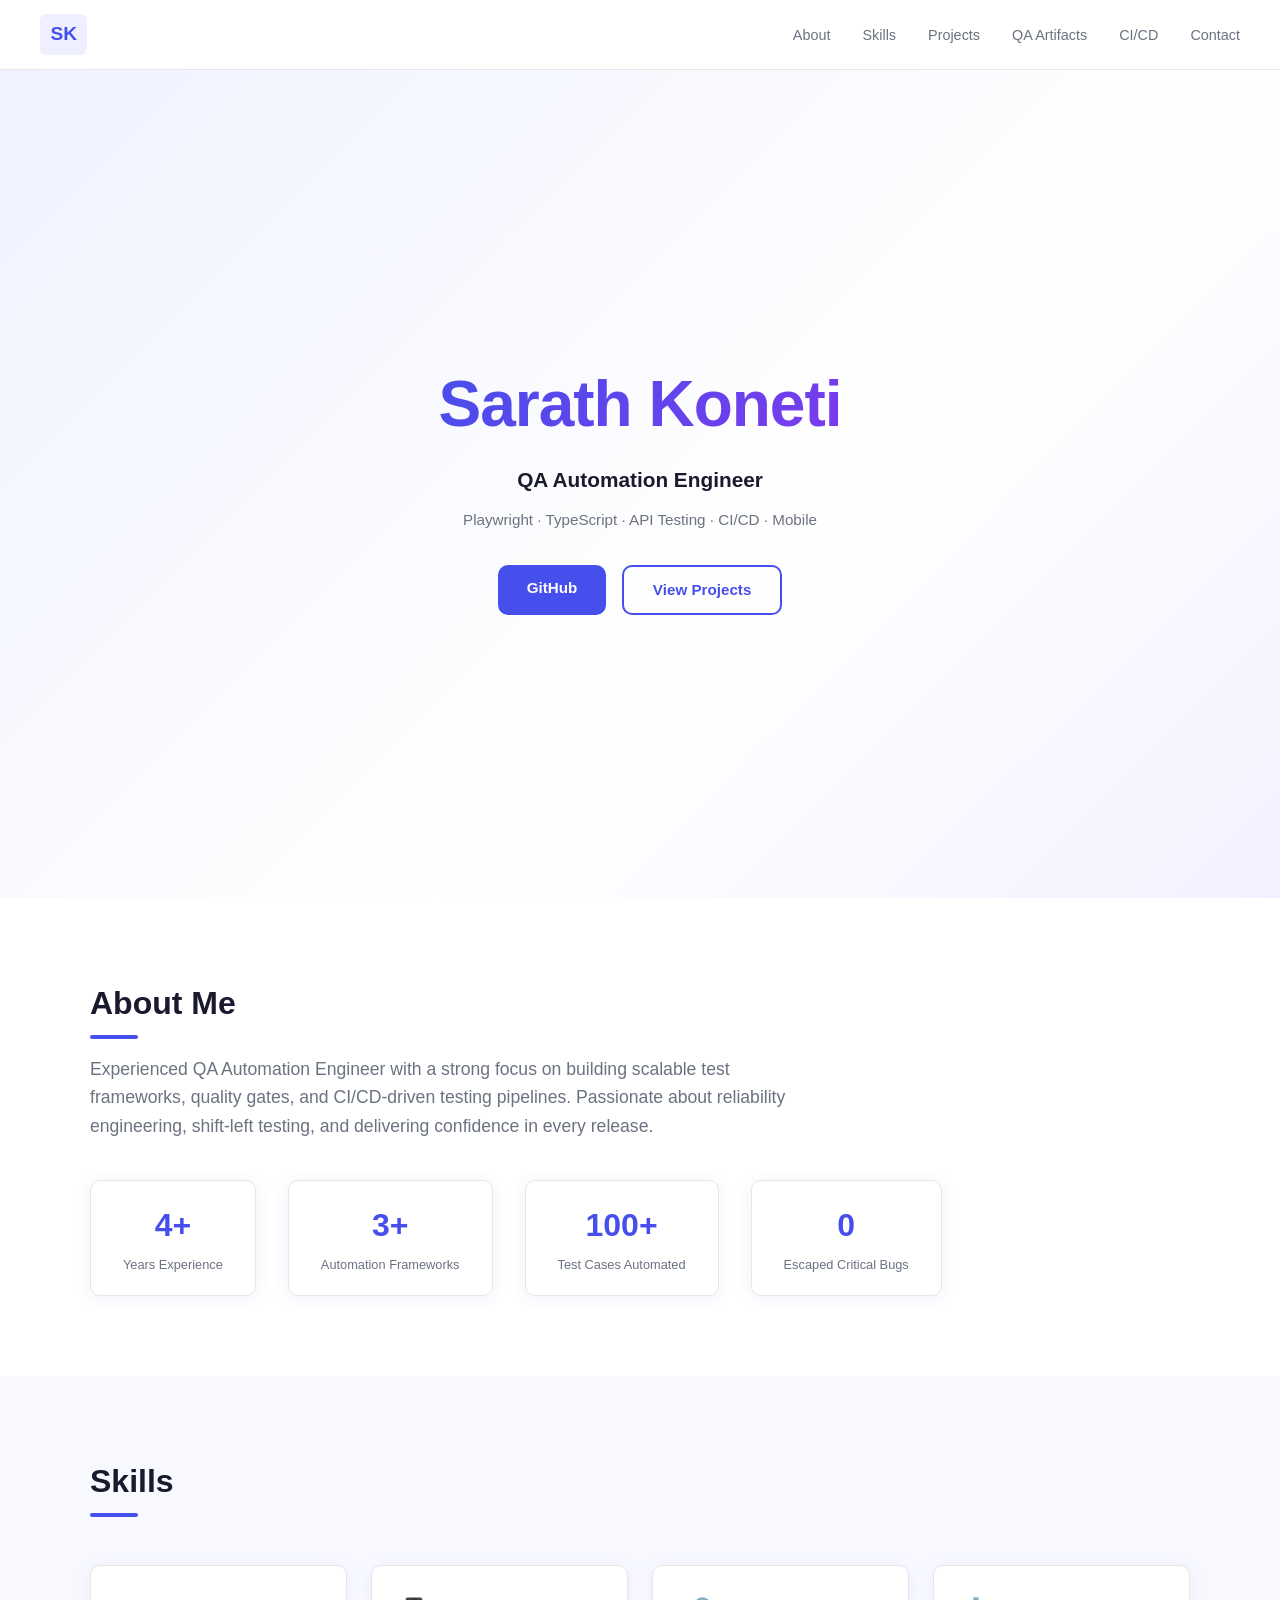
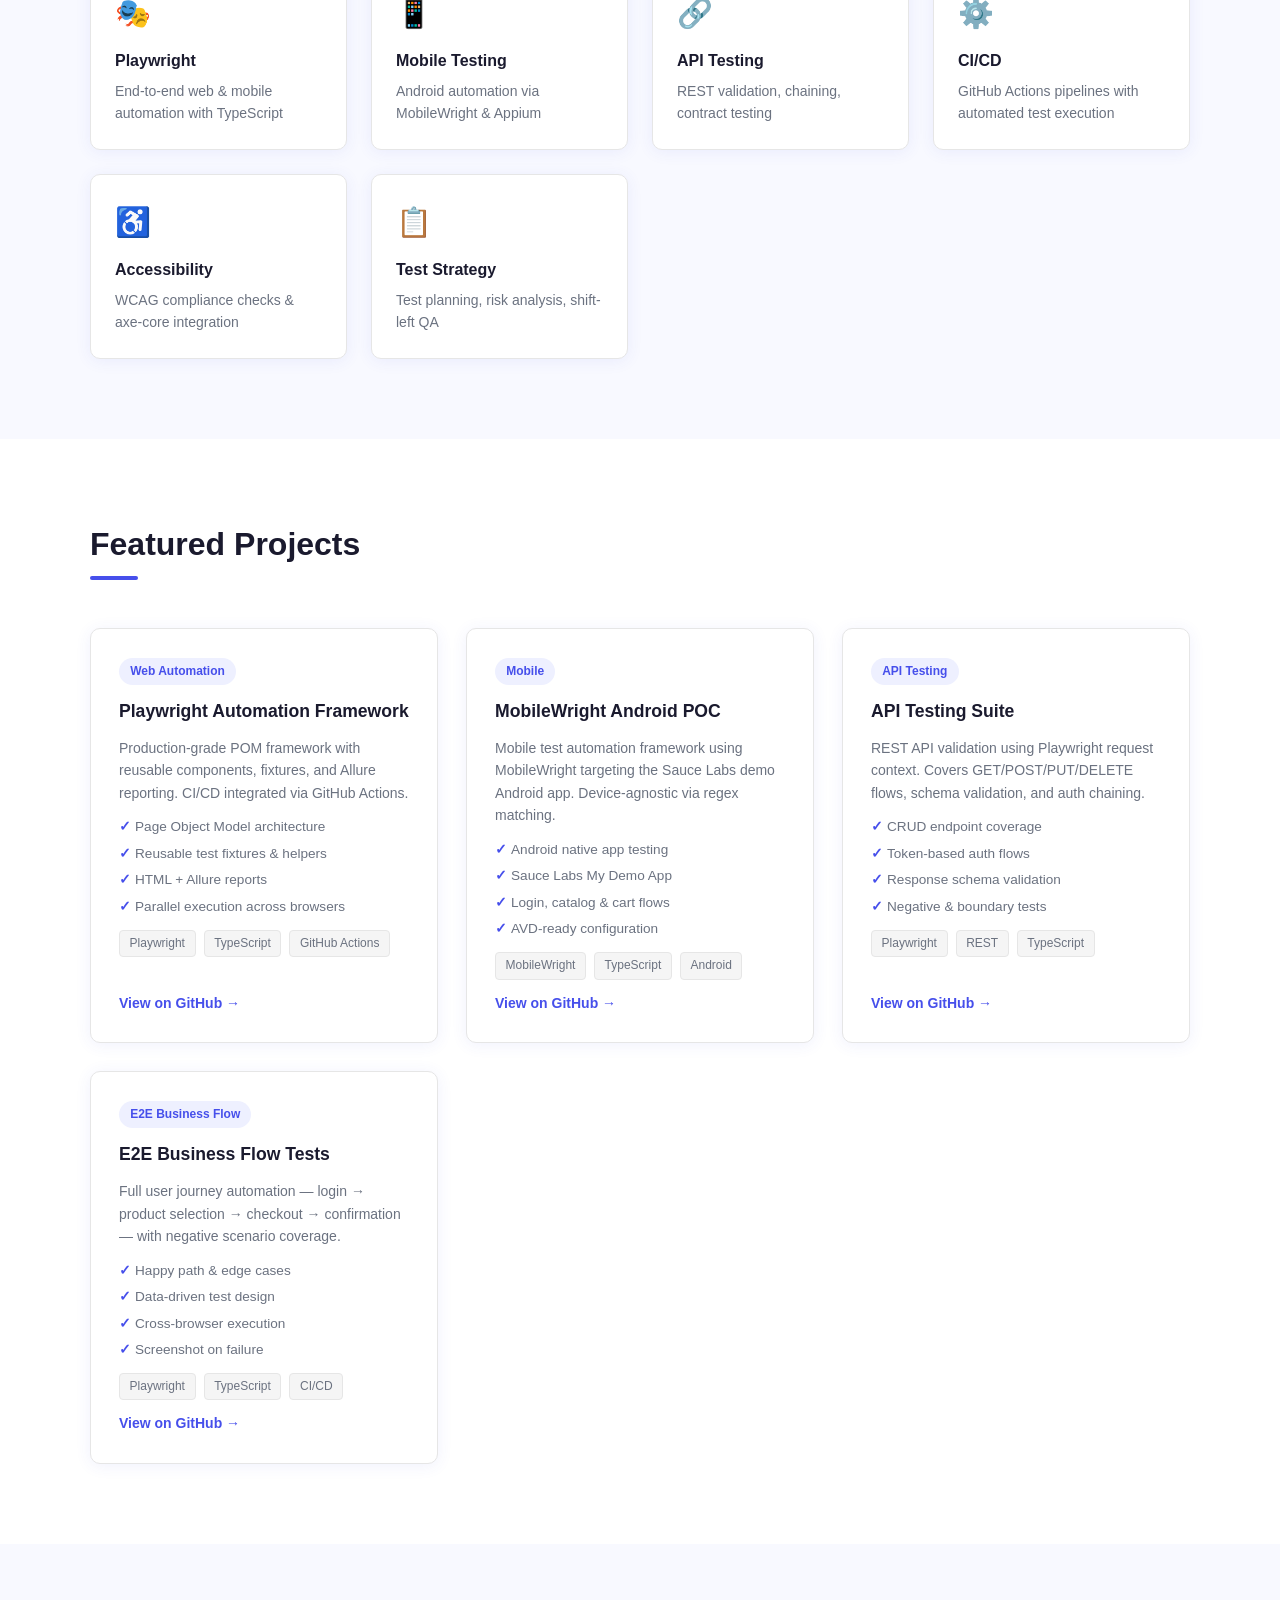
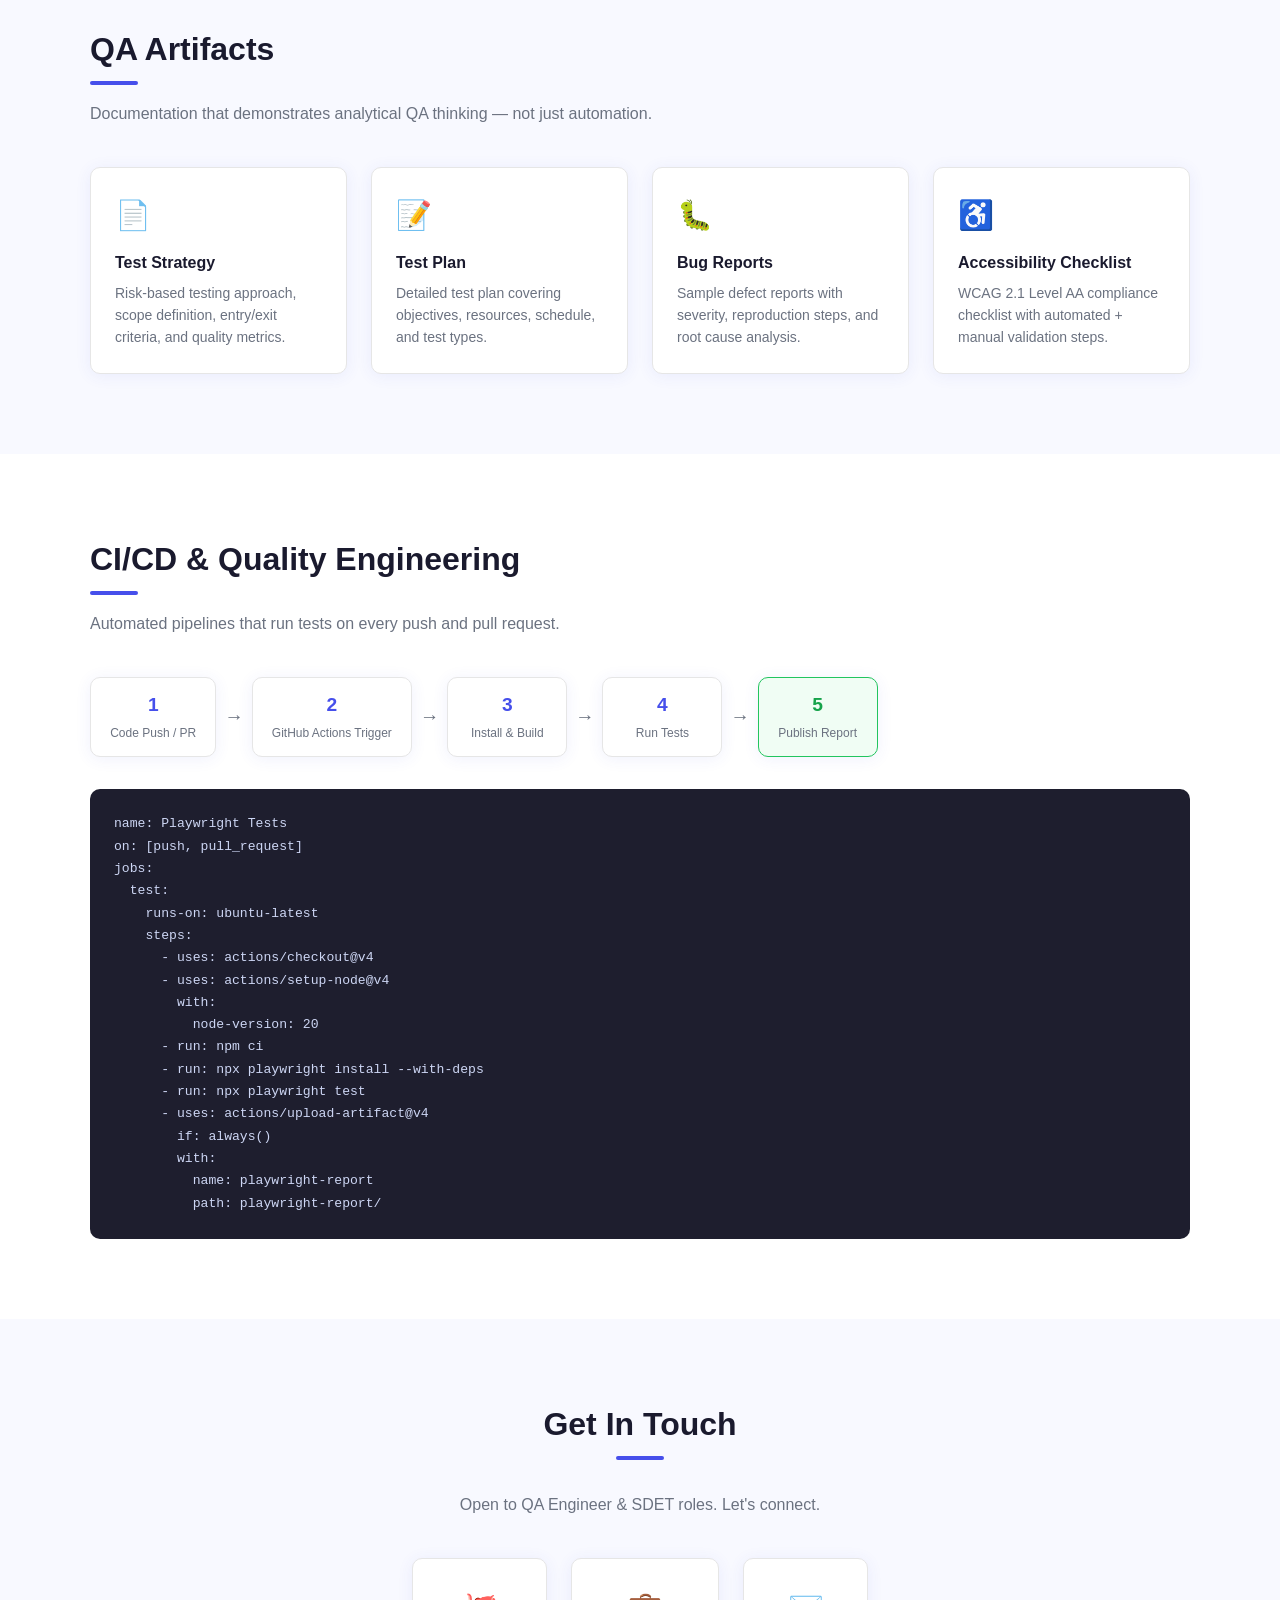
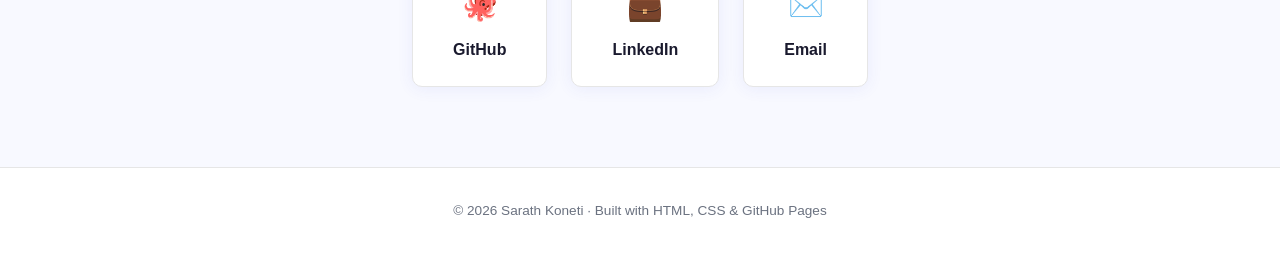
==== index.html @ 39c40db3 "feat: QA portfolio website" ====
<!DOCTYPE html>
<html lang="en">
<head>
  <meta charset="UTF-8" />
  <meta name="viewport" content="width=device-width, initial-scale=1.0" />
  <title>Sarath Koneti — QA Automation Engineer</title>
  <link rel="stylesheet" href="styles.css" />
</head>
<body>

  <!-- NAV -->
  <nav class="navbar">
    <span class="nav-logo">SK</span>
    <ul class="nav-links">
      <li><a href="#about">About</a></li>
      <li><a href="#skills">Skills</a></li>
      <li><a href="#projects">Projects</a></li>
      <li><a href="#artifacts">QA Artifacts</a></li>
      <li><a href="#cicd">CI/CD</a></li>
      <li><a href="#contact">Contact</a></li>
    </ul>
  </nav>

  <!-- HERO -->
  <section class="hero">
    <div class="hero-content">
      <h1>Sarath Koneti</h1>
      <p class="hero-subtitle">QA Automation Engineer</p>
      <p class="hero-tags">Playwright · TypeScript · API Testing · CI/CD · Mobile</p>
      <div class="hero-cta">
        <a href="https://github.com/sarathk06" target="_blank" class="btn btn-primary">GitHub</a>
        <a href="#projects" class="btn btn-outline">View Projects</a>
      </div>
    </div>
  </section>

  <!-- ABOUT -->
  <section id="about" class="section">
    <div class="container">
      <h2 class="section-title">About Me</h2>
      <p class="about-text">
        Experienced QA Automation Engineer with a strong focus on building scalable test frameworks,
        quality gates, and CI/CD-driven testing pipelines. Passionate about reliability engineering,
        shift-left testing, and delivering confidence in every release.
      </p>
      <div class="stats-row">
        <div class="stat"><span class="stat-num">4+</span><span class="stat-label">Years Experience</span></div>
        <div class="stat"><span class="stat-num">3+</span><span class="stat-label">Automation Frameworks</span></div>
        <div class="stat"><span class="stat-num">100+</span><span class="stat-label">Test Cases Automated</span></div>
        <div class="stat"><span class="stat-num">0</span><span class="stat-label">Escaped Critical Bugs</span></div>
      </div>
    </div>
  </section>

  <!-- SKILLS -->
  <section id="skills" class="section section-alt">
    <div class="container">
      <h2 class="section-title">Skills</h2>
      <div class="skills-grid">
        <div class="skill-card">
          <span class="skill-icon">🎭</span>
          <h3>Playwright</h3>
          <p>End-to-end web & mobile automation with TypeScript</p>
        </div>
        <div class="skill-card">
          <span class="skill-icon">📱</span>
          <h3>Mobile Testing</h3>
          <p>Android automation via MobileWright & Appium</p>
        </div>
        <div class="skill-card">
          <span class="skill-icon">🔗</span>
          <h3>API Testing</h3>
          <p>REST validation, chaining, contract testing</p>
        </div>
        <div class="skill-card">
          <span class="skill-icon">⚙️</span>
          <h3>CI/CD</h3>
          <p>GitHub Actions pipelines with automated test execution</p>
        </div>
        <div class="skill-card">
          <span class="skill-icon">♿</span>
          <h3>Accessibility</h3>
          <p>WCAG compliance checks & axe-core integration</p>
        </div>
        <div class="skill-card">
          <span class="skill-icon">📋</span>
          <h3>Test Strategy</h3>
          <p>Test planning, risk analysis, shift-left QA</p>
        </div>
      </div>
    </div>
  </section>

  <!-- PROJECTS -->
  <section id="projects" class="section">
    <div class="container">
      <h2 class="section-title">Featured Projects</h2>
      <div class="projects-grid">

        <div class="project-card">
          <div class="project-header">
            <span class="project-tag">Web Automation</span>
          </div>
          <h3>Playwright Automation Framework</h3>
          <p>Production-grade POM framework with reusable components, fixtures, and Allure reporting. CI/CD integrated via GitHub Actions.</p>
          <ul class="project-features">
            <li>Page Object Model architecture</li>
            <li>Reusable test fixtures & helpers</li>
            <li>HTML + Allure reports</li>
            <li>Parallel execution across browsers</li>
          </ul>
          <div class="project-tech">
            <span class="tech-badge">Playwright</span>
            <span class="tech-badge">TypeScript</span>
            <span class="tech-badge">GitHub Actions</span>
          </div>
          <a href="https://github.com/sarathk06" target="_blank" class="project-link">View on GitHub →</a>
        </div>

        <div class="project-card">
          <div class="project-header">
            <span class="project-tag">Mobile</span>
          </div>
          <h3>MobileWright Android POC</h3>
          <p>Mobile test automation framework using MobileWright targeting the Sauce Labs demo Android app. Device-agnostic via regex matching.</p>
          <ul class="project-features">
            <li>Android native app testing</li>
            <li>Sauce Labs My Demo App</li>
            <li>Login, catalog & cart flows</li>
            <li>AVD-ready configuration</li>
          </ul>
          <div class="project-tech">
            <span class="tech-badge">MobileWright</span>
            <span class="tech-badge">TypeScript</span>
            <span class="tech-badge">Android</span>
          </div>
          <a href="https://github.com/sarathk06/MobileWright-Framework" target="_blank" class="project-link">View on GitHub →</a>
        </div>

        <div class="project-card">
          <div class="project-header">
            <span class="project-tag">API Testing</span>
          </div>
          <h3>API Testing Suite</h3>
          <p>REST API validation using Playwright request context. Covers GET/POST/PUT/DELETE flows, schema validation, and auth chaining.</p>
          <ul class="project-features">
            <li>CRUD endpoint coverage</li>
            <li>Token-based auth flows</li>
            <li>Response schema validation</li>
            <li>Negative & boundary tests</li>
          </ul>
          <div class="project-tech">
            <span class="tech-badge">Playwright</span>
            <span class="tech-badge">REST</span>
            <span class="tech-badge">TypeScript</span>
          </div>
          <a href="https://github.com/sarathk06" target="_blank" class="project-link">View on GitHub →</a>
        </div>

        <div class="project-card">
          <div class="project-header">
            <span class="project-tag">E2E Business Flow</span>
          </div>
          <h3>E2E Business Flow Tests</h3>
          <p>Full user journey automation — login → product selection → checkout → confirmation — with negative scenario coverage.</p>
          <ul class="project-features">
            <li>Happy path & edge cases</li>
            <li>Data-driven test design</li>
            <li>Cross-browser execution</li>
            <li>Screenshot on failure</li>
          </ul>
          <div class="project-tech">
            <span class="tech-badge">Playwright</span>
            <span class="tech-badge">TypeScript</span>
            <span class="tech-badge">CI/CD</span>
          </div>
          <a href="https://github.com/sarathk06" target="_blank" class="project-link">View on GitHub →</a>
        </div>

      </div>
    </div>
  </section>

  <!-- QA ARTIFACTS -->
  <section id="artifacts" class="section section-alt">
    <div class="container">
      <h2 class="section-title">QA Artifacts</h2>
      <p class="section-sub">Documentation that demonstrates analytical QA thinking — not just automation.</p>
      <div class="artifacts-grid">
        <div class="artifact-card">
          <span class="artifact-icon">📄</span>
          <h3>Test Strategy</h3>
          <p>Risk-based testing approach, scope definition, entry/exit criteria, and quality metrics.</p>
        </div>
        <div class="artifact-card">
          <span class="artifact-icon">📝</span>
          <h3>Test Plan</h3>
          <p>Detailed test plan covering objectives, resources, schedule, and test types.</p>
        </div>
        <div class="artifact-card">
          <span class="artifact-icon">🐛</span>
          <h3>Bug Reports</h3>
          <p>Sample defect reports with severity, reproduction steps, and root cause analysis.</p>
        </div>
        <div class="artifact-card">
          <span class="artifact-icon">♿</span>
          <h3>Accessibility Checklist</h3>
          <p>WCAG 2.1 Level AA compliance checklist with automated + manual validation steps.</p>
        </div>
      </div>
    </div>
  </section>

  <!-- CI/CD -->
  <section id="cicd" class="section">
    <div class="container">
      <h2 class="section-title">CI/CD & Quality Engineering</h2>
      <p class="section-sub">Automated pipelines that run tests on every push and pull request.</p>
      <div class="cicd-block">
        <div class="pipeline-steps">
          <div class="pipeline-step">
            <span class="step-num">1</span>
            <span class="step-label">Code Push / PR</span>
          </div>
          <div class="pipeline-arrow">→</div>
          <div class="pipeline-step">
            <span class="step-num">2</span>
            <span class="step-label">GitHub Actions Trigger</span>
          </div>
          <div class="pipeline-arrow">→</div>
          <div class="pipeline-step">
            <span class="step-num">3</span>
            <span class="step-label">Install & Build</span>
          </div>
          <div class="pipeline-arrow">→</div>
          <div class="pipeline-step">
            <span class="step-num">4</span>
            <span class="step-label">Run Tests</span>
          </div>
          <div class="pipeline-arrow">→</div>
          <div class="pipeline-step success">
            <span class="step-num">5</span>
            <span class="step-label">Publish Report</span>
          </div>
        </div>
        <pre class="code-block"><code>name: Playwright Tests
on: [push, pull_request]
jobs:
  test:
    runs-on: ubuntu-latest
    steps:
      - uses: actions/checkout@v4
      - uses: actions/setup-node@v4
        with:
          node-version: 20
      - run: npm ci
      - run: npx playwright install --with-deps
      - run: npx playwright test
      - uses: actions/upload-artifact@v4
        if: always()
        with:
          name: playwright-report
          path: playwright-report/</code></pre>
      </div>
    </div>
  </section>

  <!-- CONTACT -->
  <section id="contact" class="section section-alt">
    <div class="container contact-container">
      <h2 class="section-title">Get In Touch</h2>
      <p class="section-sub">Open to QA Engineer & SDET roles. Let's connect.</p>
      <div class="contact-links">
        <a href="https://github.com/sarathk06" target="_blank" class="contact-card">
          <span class="contact-icon">🐙</span>
          <span>GitHub</span>
        </a>
        <a href="https://linkedin.com/in/sarathkoneti" target="_blank" class="contact-card">
          <span class="contact-icon">💼</span>
          <span>LinkedIn</span>
        </a>
        <a href="mailto:sarath@example.com" class="contact-card">
          <span class="contact-icon">✉️</span>
          <span>Email</span>
        </a>
      </div>
    </div>
  </section>

  <footer class="footer">
    <p>© 2026 Sarath Koneti · Built with HTML, CSS & GitHub Pages</p>
  </footer>

  <script src="script.js"></script>
</body>
</html>
---- styles.css ----
/* ─── Reset & Base ─────────────────────────────────────── */
*, *::before, *::after { box-sizing: border-box; margin: 0; padding: 0; }

:root {
  --primary:    #464feb;
  --primary-dark: #2f3bd4;
  --bg:         #ffffff;
  --bg-alt:     #f8f9ff;
  --text:       #1a1a2e;
  --text-muted: #6b7280;
  --border:     #e6e6e6;
  --radius:     10px;
  --shadow:     0 2px 16px rgba(70,79,235,0.08);
}

html { scroll-behavior: smooth; }

body {
  font-family: -apple-system, BlinkMacSystemFont, 'Segoe UI', Roboto, sans-serif;
  color: var(--text);
  background: var(--bg);
  line-height: 1.6;
}

a { text-decoration: none; color: var(--primary); }
a:hover { color: var(--primary-dark); }

/* ─── Navbar ────────────────────────────────────────────── */
.navbar {
  position: sticky;
  top: 0;
  z-index: 100;
  display: flex;
  align-items: center;
  justify-content: space-between;
  padding: 0.9rem 2.5rem;
  background: rgba(255,255,255,0.95);
  backdrop-filter: blur(8px);
  border-bottom: 1px solid var(--border);
}

.nav-logo {
  font-weight: 800;
  font-size: 1.2rem;
  color: var(--primary);
  background: #eef0ff;
  padding: 0.3rem 0.65rem;
  border-radius: 6px;
}

.nav-links {
  display: flex;
  gap: 2rem;
  list-style: none;
}

.nav-links a {
  font-size: 0.9rem;
  font-weight: 500;
  color: var(--text-muted);
  transition: color 0.2s;
}

.nav-links a:hover { color: var(--primary); }

/* ─── Hero ──────────────────────────────────────────────── */
.hero {
  min-height: 92vh;
  display: flex;
  align-items: center;
  justify-content: center;
  text-align: center;
  background: linear-gradient(135deg, #f0f2ff 0%, #ffffff 60%, #f5f0ff 100%);
  padding: 4rem 1.5rem;
}

.hero-content { max-width: 700px; }

.hero h1 {
  font-size: clamp(2.5rem, 6vw, 4rem);
  font-weight: 800;
  letter-spacing: -1px;
  background: linear-gradient(135deg, var(--primary) 0%, #7c3aed 100%);
  -webkit-background-clip: text;
  -webkit-text-fill-color: transparent;
  background-clip: text;
  margin-bottom: 0.5rem;
}

.hero-subtitle {
  font-size: 1.3rem;
  font-weight: 600;
  color: var(--text);
  margin-bottom: 0.75rem;
}

.hero-tags {
  font-size: 0.95rem;
  color: var(--text-muted);
  margin-bottom: 2rem;
}

.hero-cta { display: flex; gap: 1rem; justify-content: center; flex-wrap: wrap; }

.btn {
  display: inline-block;
  padding: 0.7rem 1.8rem;
  border-radius: var(--radius);
  font-weight: 600;
  font-size: 0.95rem;
  transition: transform 0.15s, box-shadow 0.15s;
}

.btn:hover { transform: translateY(-2px); box-shadow: 0 6px 20px rgba(70,79,235,0.25); }

.btn-primary {
  background: var(--primary);
  color: #fff;
}

.btn-primary:hover { background: var(--primary-dark); color: #fff; }

.btn-outline {
  border: 2px solid var(--primary);
  color: var(--primary);
}

.btn-outline:hover { background: var(--primary); color: #fff; }

/* ─── Sections ──────────────────────────────────────────── */
.section { padding: 5rem 1.5rem; }
.section-alt { background: var(--bg-alt); }

.container { max-width: 1100px; margin: 0 auto; }

.section-title {
  font-size: 2rem;
  font-weight: 800;
  margin-bottom: 1rem;
  position: relative;
  display: inline-block;
}

.section-title::after {
  content: '';
  display: block;
  width: 48px;
  height: 4px;
  background: var(--primary);
  border-radius: 2px;
  margin-top: 6px;
}

.section-sub {
  color: var(--text-muted);
  margin-bottom: 2.5rem;
  max-width: 600px;
}

/* ─── About ─────────────────────────────────────────────── */
.about-text {
  font-size: 1.1rem;
  color: var(--text-muted);
  max-width: 720px;
  margin-bottom: 2.5rem;
}

.stats-row { display: flex; gap: 2rem; flex-wrap: wrap; }

.stat {
  display: flex;
  flex-direction: column;
  align-items: center;
  background: #fff;
  border: 1px solid var(--border);
  border-radius: var(--radius);
  padding: 1.2rem 2rem;
  min-width: 140px;
  box-shadow: var(--shadow);
}

.stat-num {
  font-size: 2rem;
  font-weight: 800;
  color: var(--primary);
}

.stat-label {
  font-size: 0.8rem;
  color: var(--text-muted);
  text-align: center;
  margin-top: 0.25rem;
}

/* ─── Skills ────────────────────────────────────────────── */
.skills-grid {
  display: grid;
  grid-template-columns: repeat(auto-fill, minmax(220px, 1fr));
  gap: 1.5rem;
  margin-top: 2rem;
}

.skill-card {
  background: #fff;
  border: 1px solid var(--border);
  border-radius: var(--radius);
  padding: 1.5rem;
  box-shadow: var(--shadow);
  transition: transform 0.2s, box-shadow 0.2s;
}

.skill-card:hover {
  transform: translateY(-4px);
  box-shadow: 0 8px 24px rgba(70,79,235,0.12);
}

.skill-icon { font-size: 1.8rem; display: block; margin-bottom: 0.75rem; }

.skill-card h3 {
  font-size: 1rem;
  font-weight: 700;
  margin-bottom: 0.4rem;
}

.skill-card p { font-size: 0.875rem; color: var(--text-muted); }

/* ─── Projects ──────────────────────────────────────────── */
.projects-grid {
  display: grid;
  grid-template-columns: repeat(auto-fill, minmax(300px, 1fr));
  gap: 1.75rem;
  margin-top: 2rem;
}

.project-card {
  background: #fff;
  border: 1px solid var(--border);
  border-radius: var(--radius);
  padding: 1.75rem;
  box-shadow: var(--shadow);
  display: flex;
  flex-direction: column;
  gap: 0.75rem;
  transition: transform 0.2s, box-shadow 0.2s;
}

.project-card:hover {
  transform: translateY(-4px);
  box-shadow: 0 8px 28px rgba(70,79,235,0.14);
}

.project-tag {
  display: inline-block;
  background: #eef0ff;
  color: var(--primary);
  font-size: 0.75rem;
  font-weight: 600;
  padding: 0.25rem 0.7rem;
  border-radius: 20px;
}

.project-card h3 { font-size: 1.1rem; font-weight: 700; }
.project-card p  { font-size: 0.875rem; color: var(--text-muted); }

.project-features {
  list-style: none;
  display: flex;
  flex-direction: column;
  gap: 0.3rem;
}

.project-features li {
  font-size: 0.85rem;
  color: var(--text-muted);
  padding-left: 1rem;
  position: relative;
}

.project-features li::before {
  content: '✓';
  position: absolute;
  left: 0;
  color: var(--primary);
  font-weight: 700;
}

.project-tech { display: flex; gap: 0.5rem; flex-wrap: wrap; }

.tech-badge {
  background: #f5f5f5;
  border: 1px solid var(--border);
  font-size: 0.75rem;
  padding: 0.2rem 0.6rem;
  border-radius: 4px;
  color: var(--text-muted);
}

.project-link {
  margin-top: auto;
  font-size: 0.875rem;
  font-weight: 600;
  color: var(--primary);
}

/* ─── Artifacts ─────────────────────────────────────────── */
.artifacts-grid {
  display: grid;
  grid-template-columns: repeat(auto-fill, minmax(220px, 1fr));
  gap: 1.5rem;
  margin-top: 2rem;
}

.artifact-card {
  background: #fff;
  border: 1px solid var(--border);
  border-radius: var(--radius);
  padding: 1.5rem;
  box-shadow: var(--shadow);
  transition: transform 0.2s;
}

.artifact-card:hover { transform: translateY(-3px); }

.artifact-icon { font-size: 1.8rem; display: block; margin-bottom: 0.75rem; }
.artifact-card h3 { font-size: 1rem; font-weight: 700; margin-bottom: 0.4rem; }
.artifact-card p  { font-size: 0.875rem; color: var(--text-muted); }

/* ─── CI/CD ─────────────────────────────────────────────── */
.cicd-block { margin-top: 2rem; display: flex; flex-direction: column; gap: 2rem; }

.pipeline-steps {
  display: flex;
  align-items: center;
  flex-wrap: wrap;
  gap: 0.5rem;
}

.pipeline-step {
  display: flex;
  flex-direction: column;
  align-items: center;
  background: #fff;
  border: 1px solid var(--border);
  border-radius: var(--radius);
  padding: 0.8rem 1.2rem;
  min-width: 120px;
  box-shadow: var(--shadow);
}

.pipeline-step.success { border-color: #22c55e; background: #f0fdf4; }
.pipeline-step.success .step-num { color: #16a34a; }

.step-num {
  font-size: 1.2rem;
  font-weight: 800;
  color: var(--primary);
}

.step-label {
  font-size: 0.75rem;
  color: var(--text-muted);
  text-align: center;
  margin-top: 0.2rem;
}

.pipeline-arrow { color: var(--text-muted); font-size: 1.2rem; font-weight: 700; }

.code-block {
  background: #1e1e2e;
  color: #cdd6f4;
  border-radius: var(--radius);
  padding: 1.5rem;
  font-size: 0.82rem;
  line-height: 1.7;
  overflow-x: auto;
  font-family: 'Cascadia Code', 'Fira Code', 'Consolas', monospace;
}

/* ─── Contact ───────────────────────────────────────────── */
.contact-container { text-align: center; }
.contact-container .section-title::after { margin: 6px auto 0; }
.contact-container .section-sub { margin: 1rem auto 2.5rem; }

.contact-links { display: flex; gap: 1.5rem; justify-content: center; flex-wrap: wrap; }

.contact-card {
  display: flex;
  flex-direction: column;
  align-items: center;
  gap: 0.5rem;
  background: #fff;
  border: 1px solid var(--border);
  border-radius: var(--radius);
  padding: 1.5rem 2.5rem;
  font-weight: 600;
  color: var(--text);
  box-shadow: var(--shadow);
  transition: transform 0.2s, box-shadow 0.2s;
}

.contact-card:hover {
  transform: translateY(-4px);
  box-shadow: 0 8px 24px rgba(70,79,235,0.15);
  color: var(--primary);
}

.contact-icon { font-size: 1.8rem; }

/* ─── Footer ────────────────────────────────────────────── */
.footer {
  text-align: center;
  padding: 2rem;
  font-size: 0.85rem;
  color: var(--text-muted);
  border-top: 1px solid var(--border);
}

/* ─── Responsive ────────────────────────────────────────── */
@media (max-width: 768px) {
  .navbar { padding: 0.9rem 1rem; }
  .nav-links { gap: 1rem; }
  .nav-links a { font-size: 0.8rem; }
  .stats-row { justify-content: center; }
  .pipeline-steps { justify-content: center; }
  .pipeline-arrow { display: none; }
}

/* ─── Scroll Reveal Animation ───────────────────────────── */
.reveal {
  opacity: 0;
  transform: translateY(24px);
  transition: opacity 0.55s ease, transform 0.55s ease;
}

.reveal.visible {
  opacity: 1;
  transform: none;
}
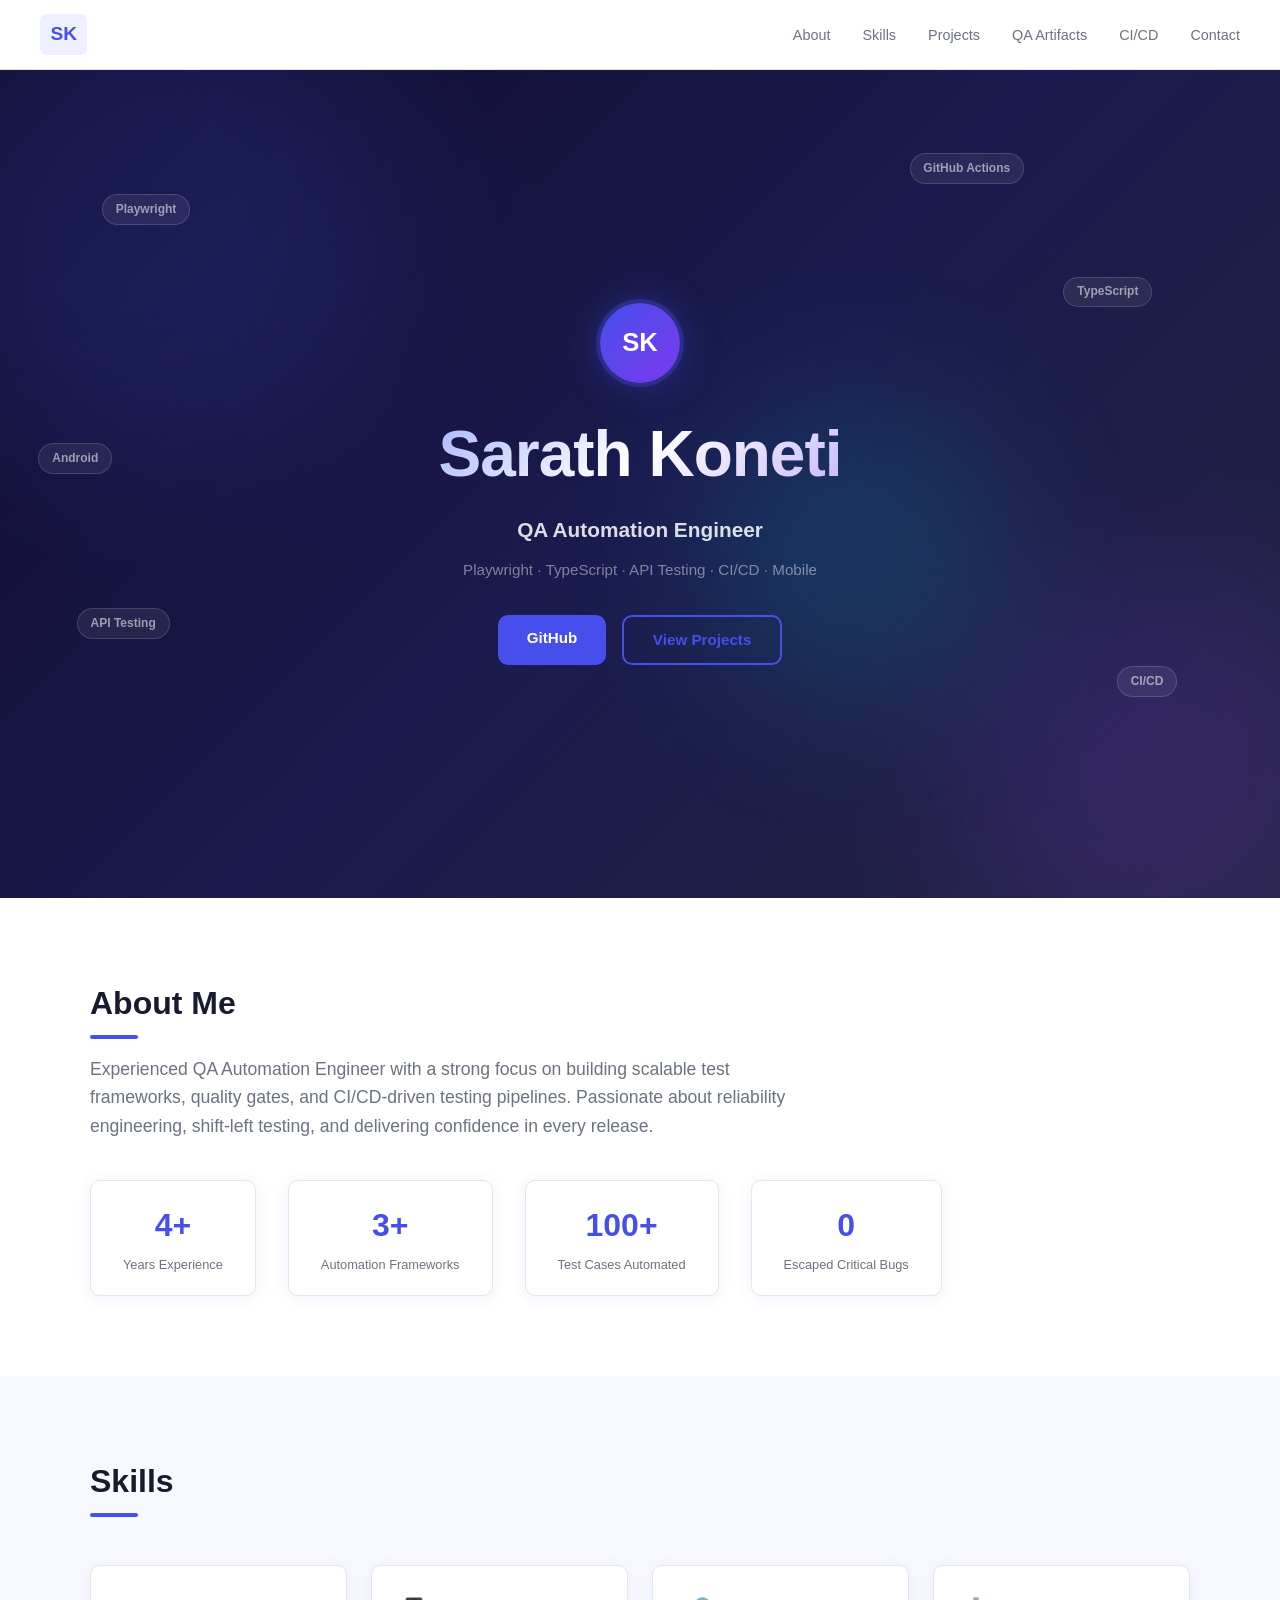
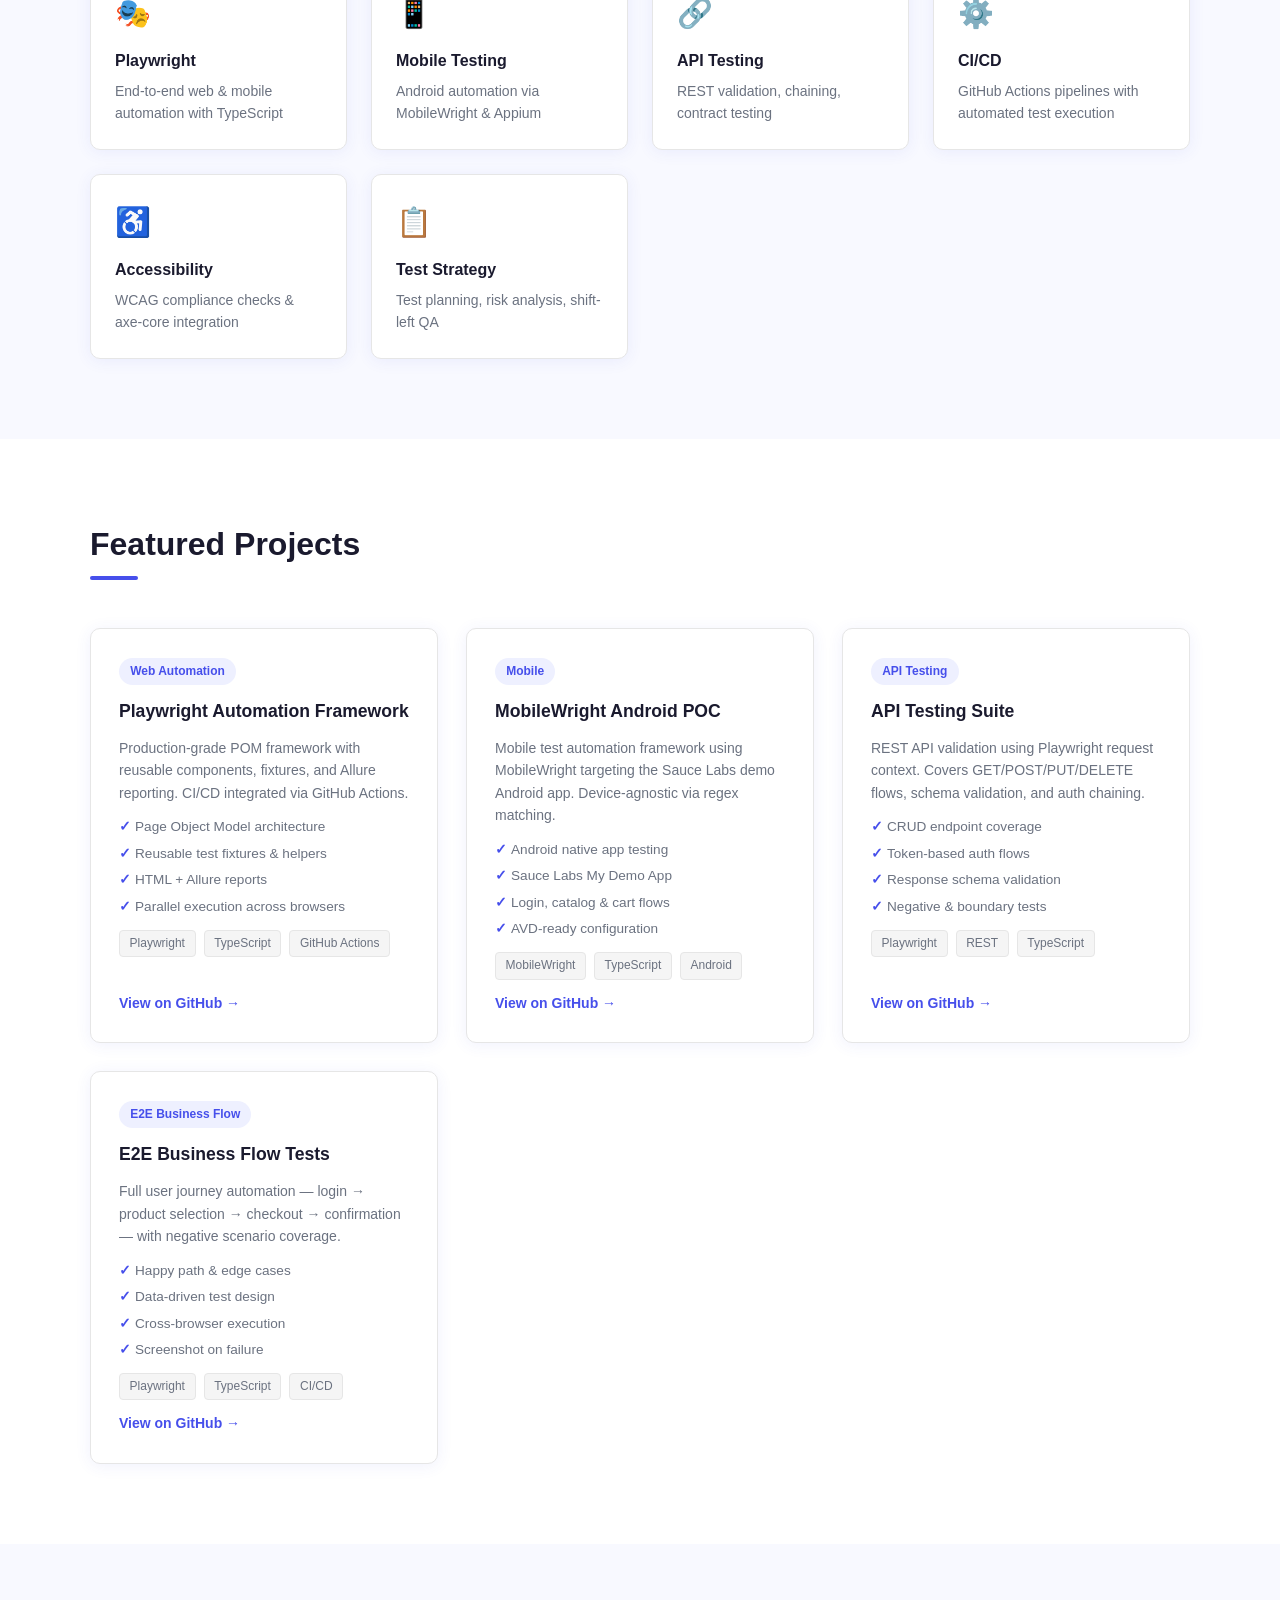
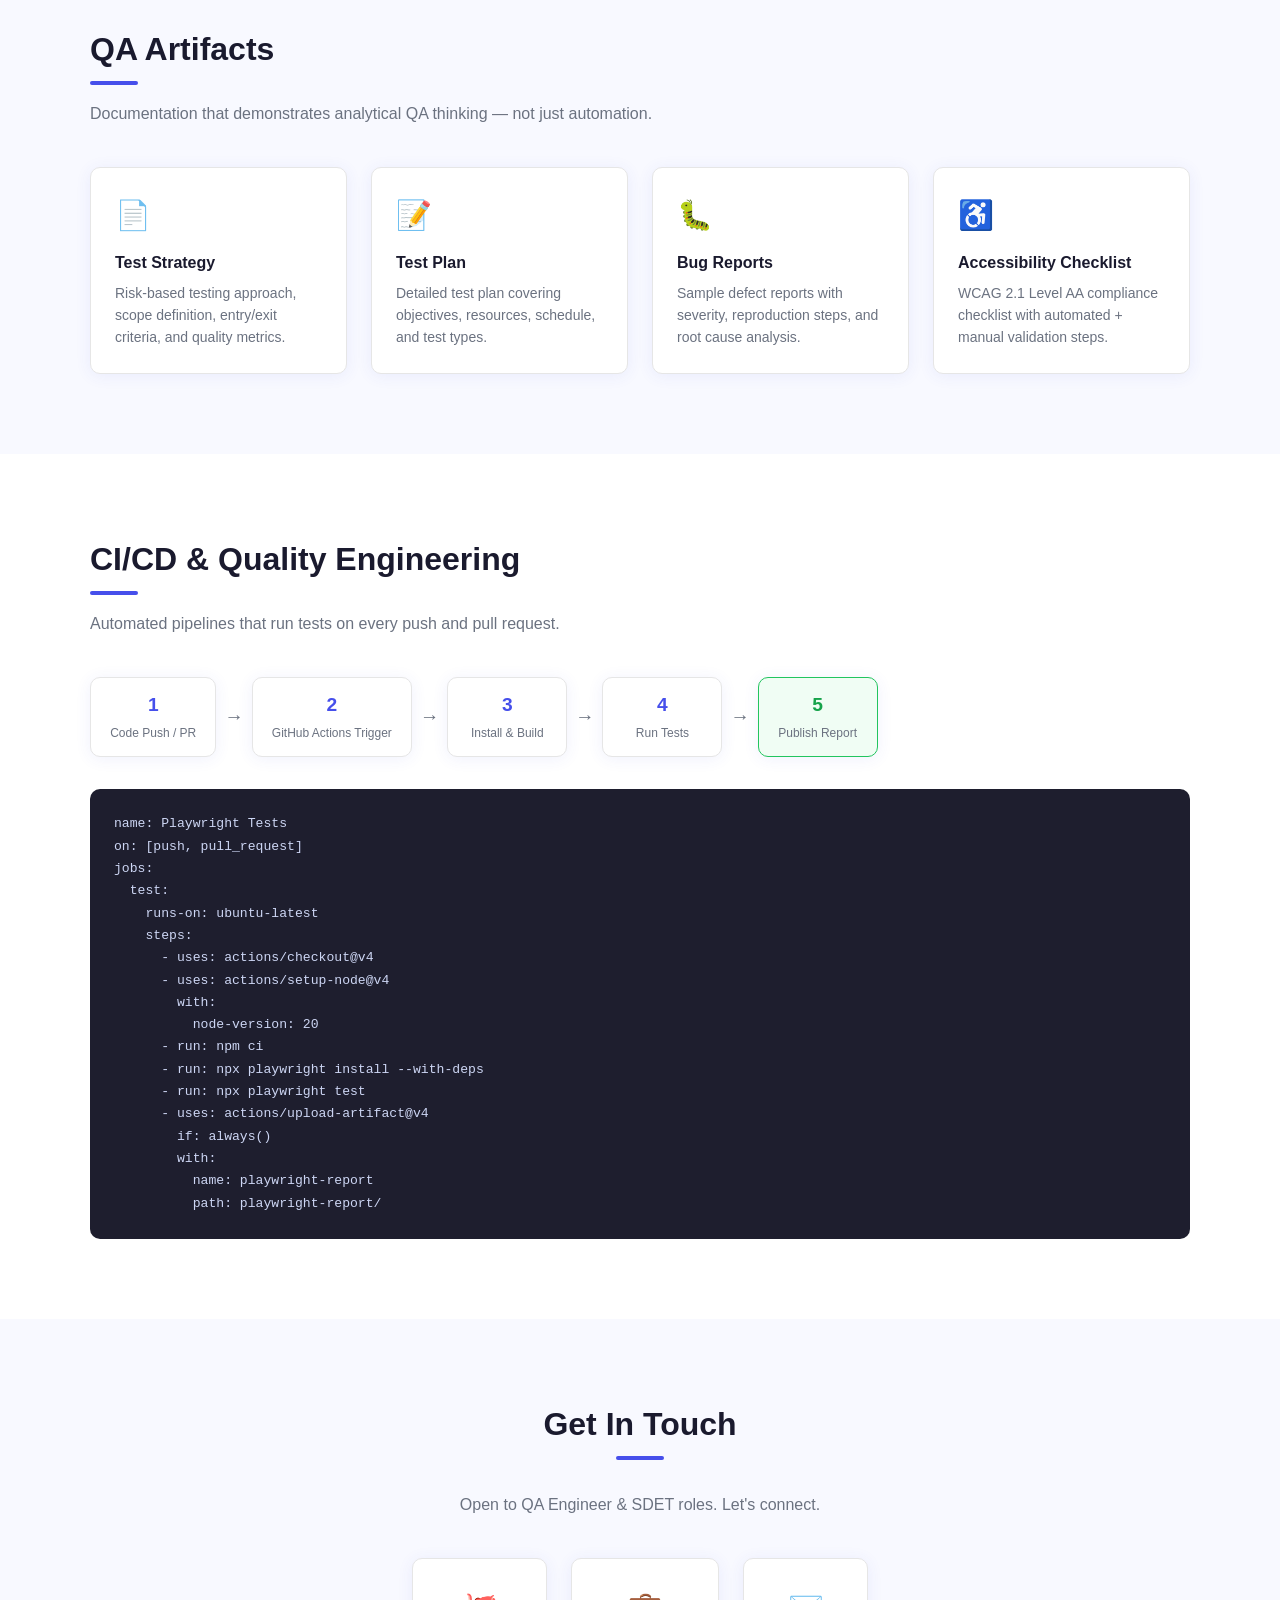
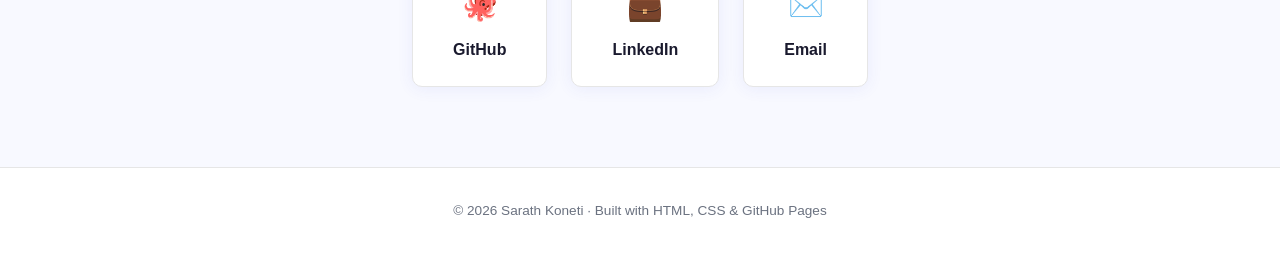
==== commit 486088dc: "feat: add animated dark hero background with blobs, avatar and floating pills" ====
--- a/index.html
+++ b/index.html
@@ -23,7 +23,21 @@
 
   <!-- HERO -->
   <section class="hero">
+    <!-- Animated background blobs -->
+    <div class="blob blob-1"></div>
+    <div class="blob blob-2"></div>
+    <div class="blob blob-3"></div>
+    <!-- Floating tech pills -->
+    <div class="floating-pills">
+      <span class="pill">Playwright</span>
+      <span class="pill">TypeScript</span>
+      <span class="pill">API Testing</span>
+      <span class="pill">CI/CD</span>
+      <span class="pill">Android</span>
+      <span class="pill">GitHub Actions</span>
+    </div>
     <div class="hero-content">
+      <div class="avatar">SK</div>
       <h1>Sarath Koneti</h1>
       <p class="hero-subtitle">QA Automation Engineer</p>
       <p class="hero-tags">Playwright · TypeScript · API Testing · CI/CD · Mobile</p>
--- a/styles.css
+++ b/styles.css
@@ -70,17 +70,98 @@
   align-items: center;
   justify-content: center;
   text-align: center;
-  background: linear-gradient(135deg, #f0f2ff 0%, #ffffff 60%, #f5f0ff 100%);
+  background: linear-gradient(135deg, #0f0c29 0%, #1a1a4e 50%, #24243e 100%);
   padding: 4rem 1.5rem;
-}
-
-.hero-content { max-width: 700px; }
+  position: relative;
+  overflow: hidden;
+}
+
+/* Animated blobs */
+.blob {
+  position: absolute;
+  border-radius: 50%;
+  filter: blur(80px);
+  opacity: 0.18;
+  animation: blobFloat 8s ease-in-out infinite alternate;
+}
+.blob-1 {
+  width: 500px; height: 500px;
+  background: #464feb;
+  top: -100px; left: -100px;
+  animation-duration: 9s;
+}
+.blob-2 {
+  width: 400px; height: 400px;
+  background: #7c3aed;
+  bottom: -80px; right: -80px;
+  animation-duration: 11s;
+  animation-delay: -3s;
+}
+.blob-3 {
+  width: 300px; height: 300px;
+  background: #06b6d4;
+  top: 40%; left: 55%;
+  animation-duration: 13s;
+  animation-delay: -6s;
+}
+@keyframes blobFloat {
+  from { transform: translate(0, 0) scale(1); }
+  to   { transform: translate(30px, 20px) scale(1.08); }
+}
+
+/* Floating pills */
+.floating-pills {
+  position: absolute;
+  inset: 0;
+  pointer-events: none;
+}
+.pill {
+  position: absolute;
+  background: rgba(255,255,255,0.07);
+  border: 1px solid rgba(255,255,255,0.15);
+  color: rgba(255,255,255,0.55);
+  font-size: 0.75rem;
+  font-weight: 600;
+  padding: 0.3rem 0.8rem;
+  border-radius: 20px;
+  backdrop-filter: blur(4px);
+  animation: pillDrift 6s ease-in-out infinite alternate;
+}
+.pill:nth-child(1)  { top: 15%; left: 8%;  animation-duration: 7s; }
+.pill:nth-child(2)  { top: 25%; right: 10%; animation-duration: 9s; animation-delay: -2s; }
+.pill:nth-child(3)  { top: 65%; left: 6%;  animation-duration: 8s; animation-delay: -1s; }
+.pill:nth-child(4)  { top: 72%; right: 8%; animation-duration: 10s; animation-delay: -3s; }
+.pill:nth-child(5)  { top: 45%; left: 3%;  animation-duration: 6s; animation-delay: -4s; }
+.pill:nth-child(6)  { top: 10%; right: 20%; animation-duration: 11s; animation-delay: -5s; }
+@keyframes pillDrift {
+  from { transform: translateY(0); }
+  to   { transform: translateY(-12px); }
+}
+
+/* Avatar */
+.avatar {
+  width: 80px; height: 80px;
+  border-radius: 50%;
+  background: linear-gradient(135deg, #464feb, #7c3aed);
+  color: #fff;
+  font-size: 1.6rem;
+  font-weight: 800;
+  display: flex;
+  align-items: center;
+  justify-content: center;
+  margin: 0 auto 1.25rem;
+  box-shadow: 0 0 0 4px rgba(70,79,235,0.3), 0 0 40px rgba(70,79,235,0.4);
+  position: relative;
+  z-index: 1;
+}
+
+.hero-content { max-width: 700px; position: relative; z-index: 1; }
 
 .hero h1 {
   font-size: clamp(2.5rem, 6vw, 4rem);
   font-weight: 800;
   letter-spacing: -1px;
-  background: linear-gradient(135deg, var(--primary) 0%, #7c3aed 100%);
+  background: linear-gradient(135deg, #a5b4fc 0%, #ffffff 50%, #c4b5fd 100%);
   -webkit-background-clip: text;
   -webkit-text-fill-color: transparent;
   background-clip: text;
@@ -90,13 +171,13 @@
 .hero-subtitle {
   font-size: 1.3rem;
   font-weight: 600;
-  color: var(--text);
+  color: rgba(255,255,255,0.85);
   margin-bottom: 0.75rem;
 }
 
 .hero-tags {
   font-size: 0.95rem;
-  color: var(--text-muted);
+  color: rgba(255,255,255,0.45);
   margin-bottom: 2rem;
 }
 
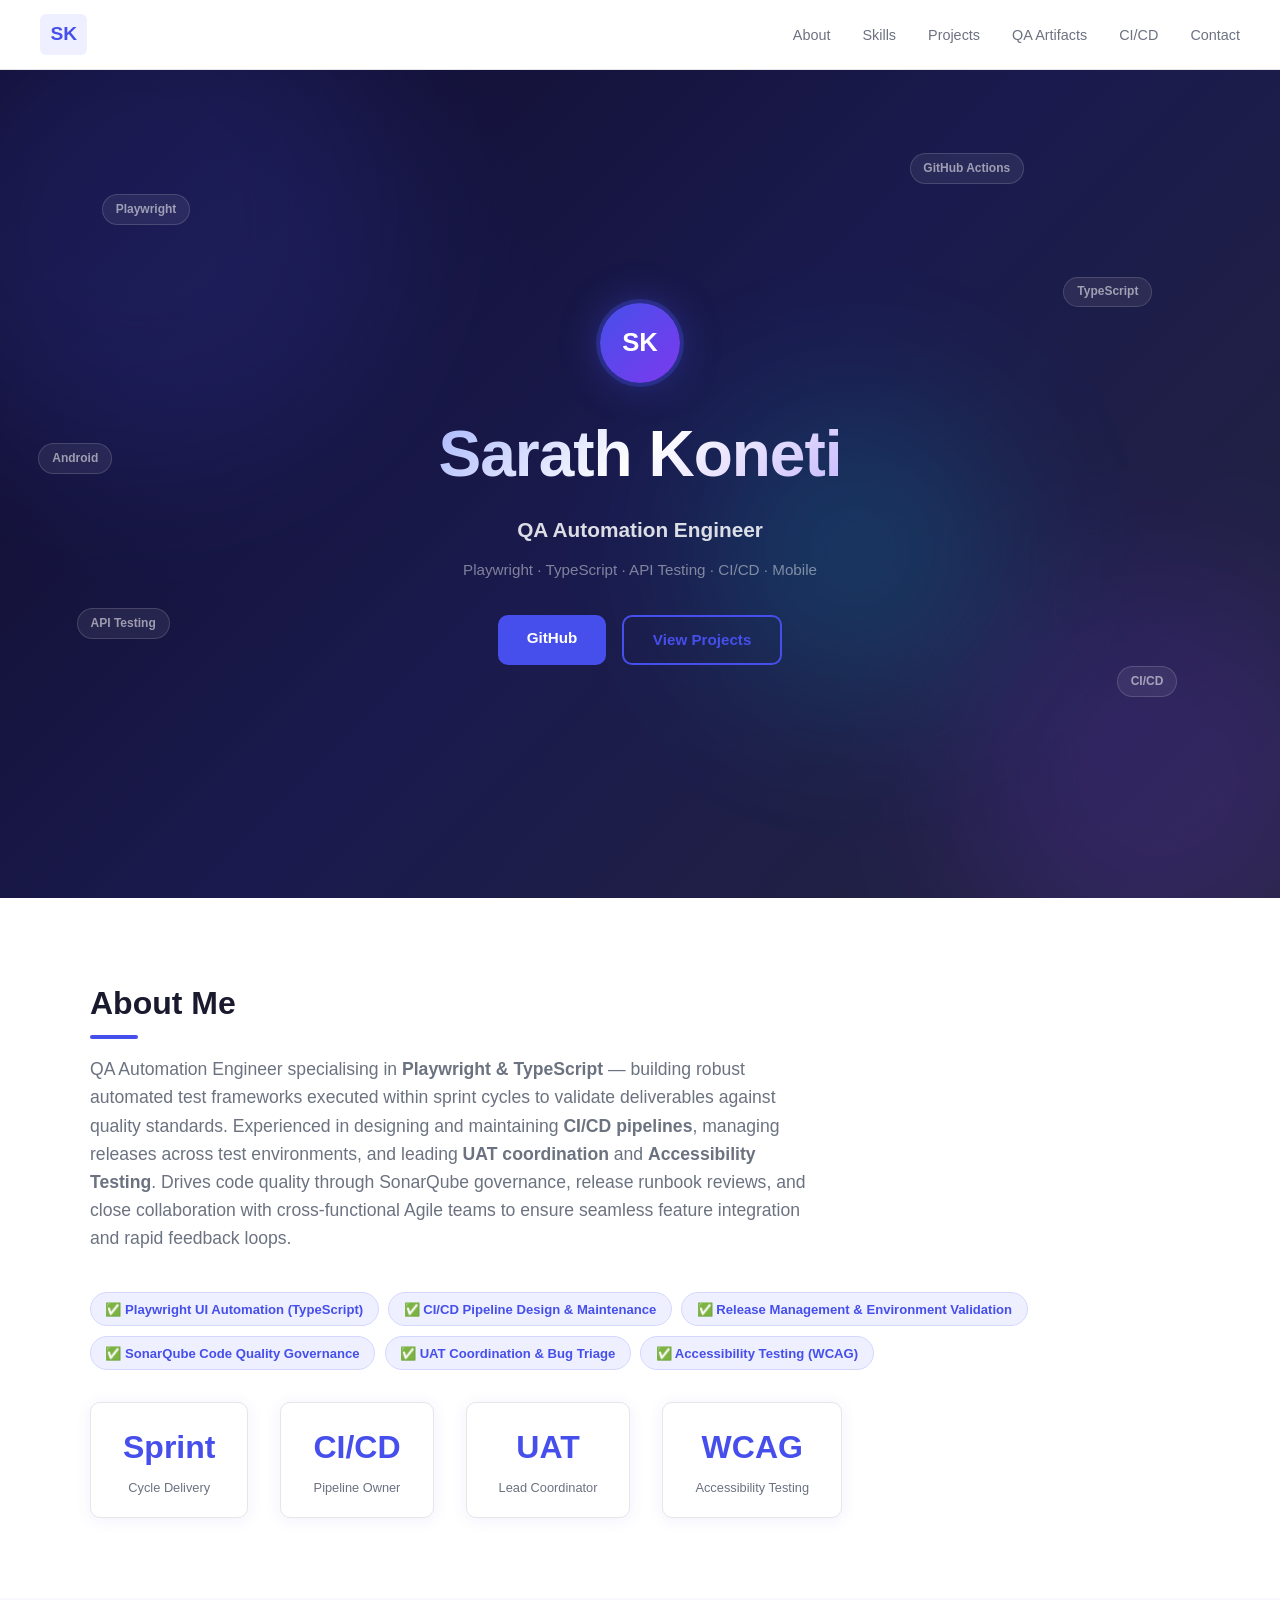
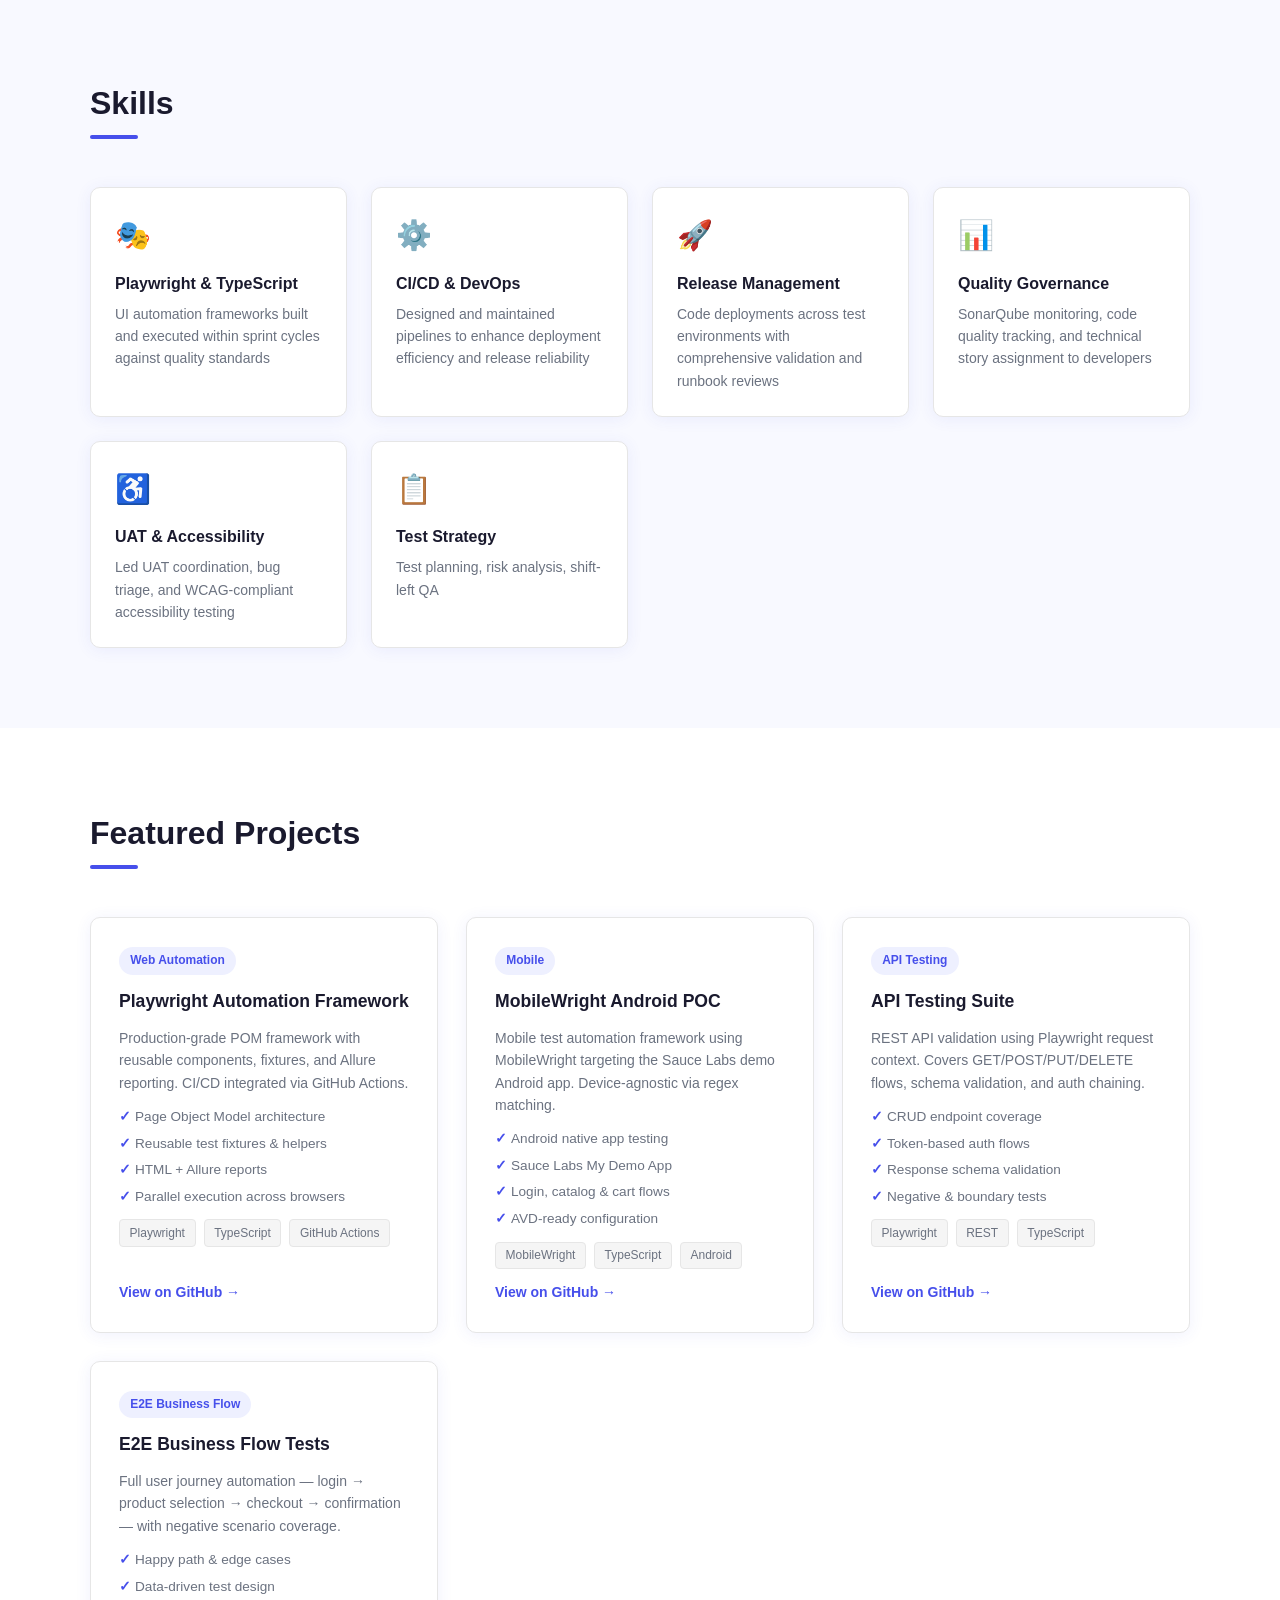
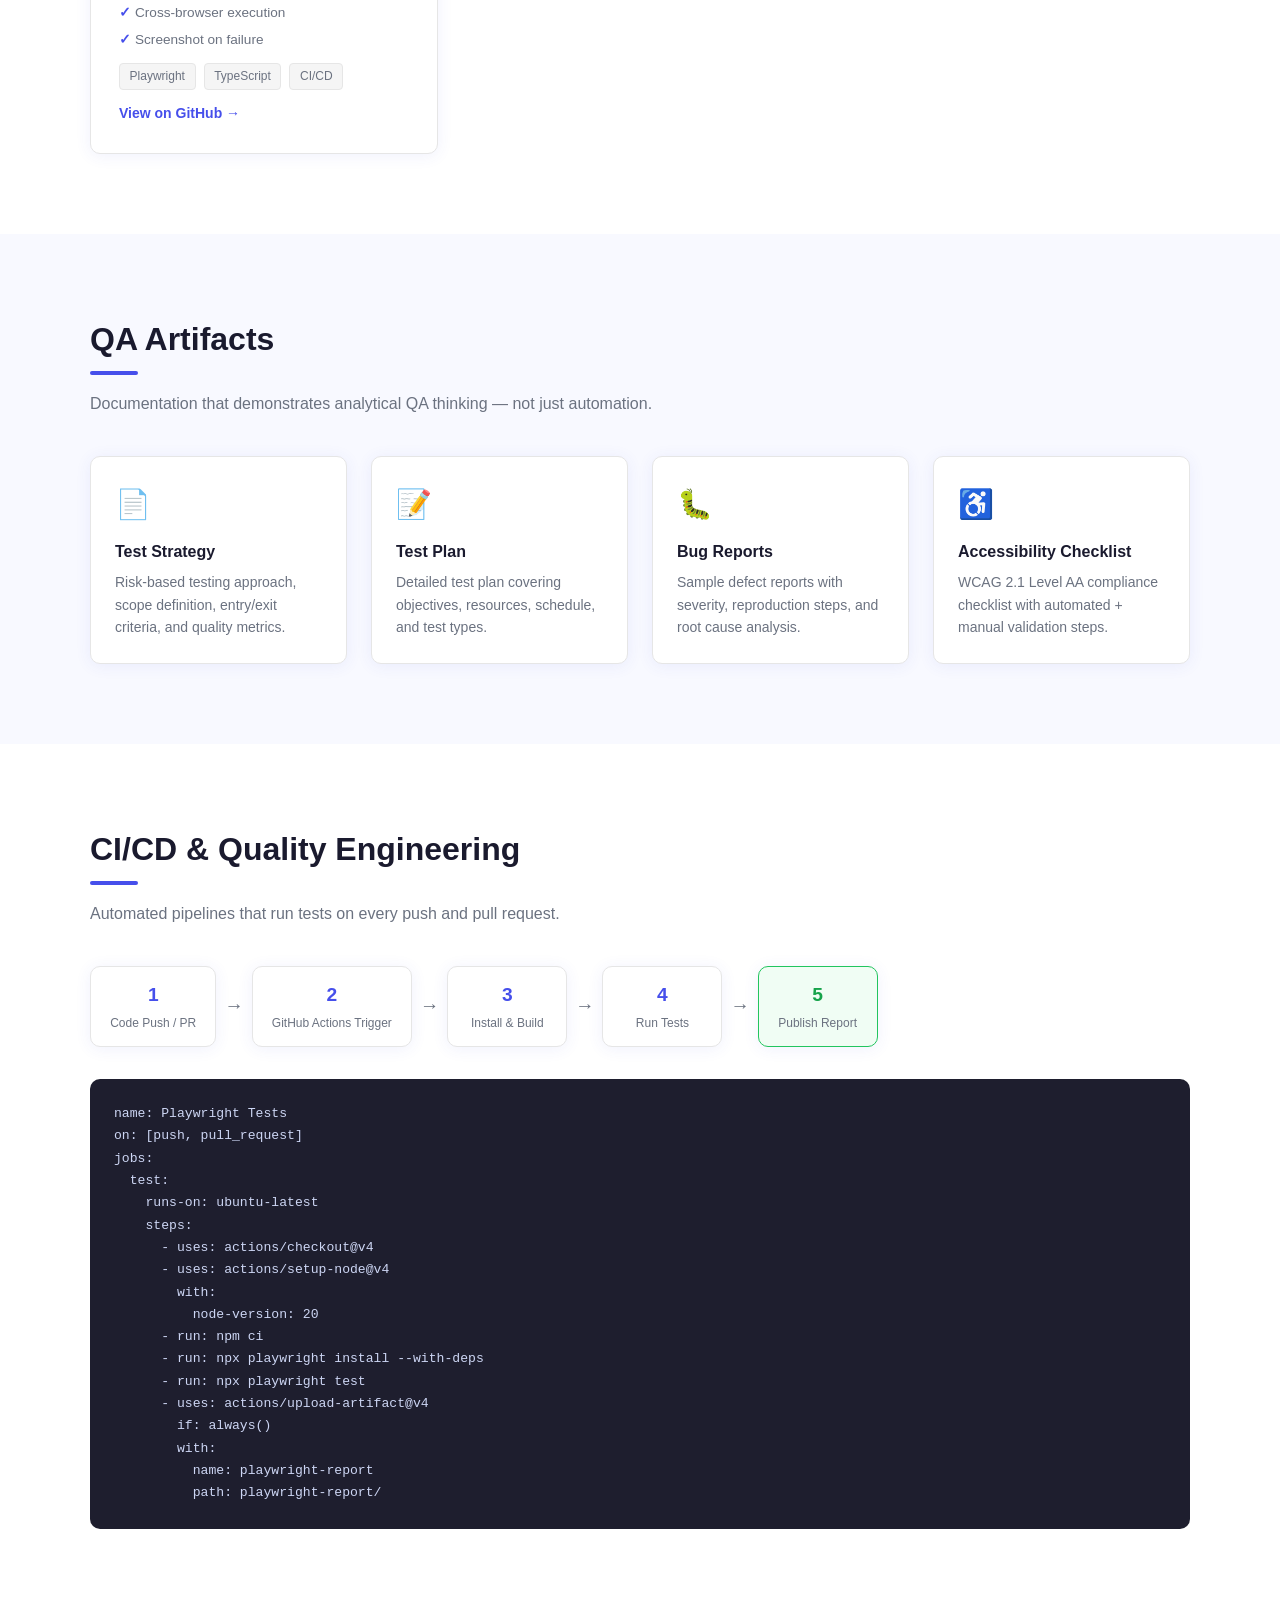
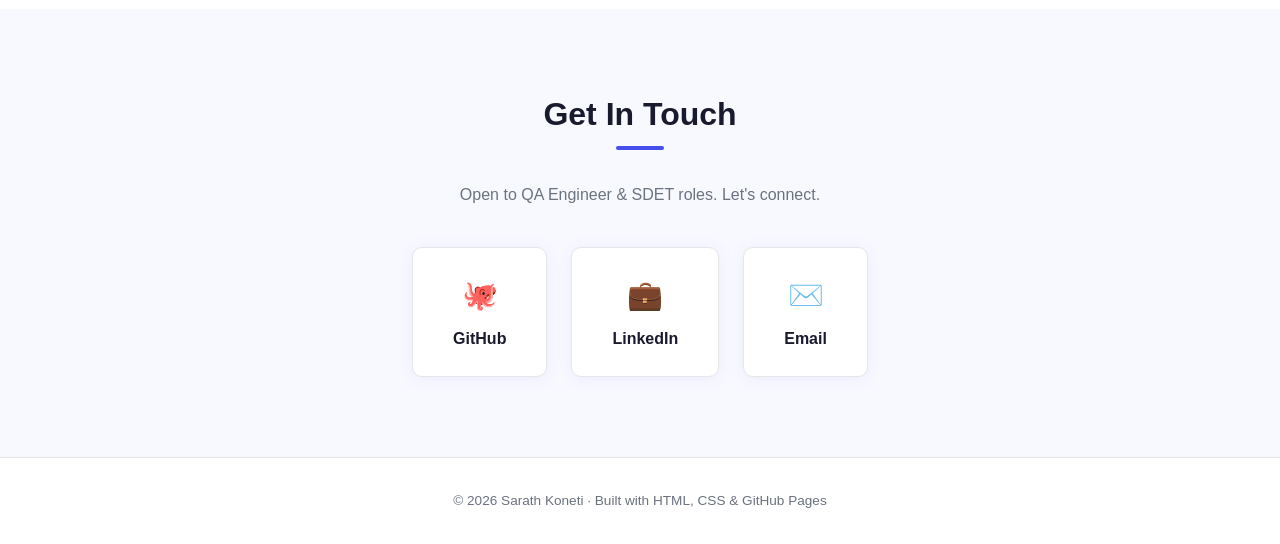
==== commit 0f75548e: "feat: update About section with LinkedIn profile content" ====
--- a/index.html
+++ b/index.html
@@ -53,15 +53,23 @@
     <div class="container">
       <h2 class="section-title">About Me</h2>
       <p class="about-text">
-        Experienced QA Automation Engineer with a strong focus on building scalable test frameworks,
-        quality gates, and CI/CD-driven testing pipelines. Passionate about reliability engineering,
-        shift-left testing, and delivering confidence in every release.
+        QA Automation Engineer specialising in <strong>Playwright &amp; TypeScript</strong> — building robust automated test frameworks executed within sprint cycles to validate deliverables against quality standards.
+        Experienced in designing and maintaining <strong>CI/CD pipelines</strong>, managing releases across test environments, and leading <strong>UAT coordination</strong> and <strong>Accessibility Testing</strong>.
+        Drives code quality through SonarQube governance, release runbook reviews, and close collaboration with cross-functional Agile teams to ensure seamless feature integration and rapid feedback loops.
       </p>
+      <div class="about-highlights">
+        <div class="highlight-item">✅ Playwright UI Automation (TypeScript)</div>
+        <div class="highlight-item">✅ CI/CD Pipeline Design &amp; Maintenance</div>
+        <div class="highlight-item">✅ Release Management &amp; Environment Validation</div>
+        <div class="highlight-item">✅ SonarQube Code Quality Governance</div>
+        <div class="highlight-item">✅ UAT Coordination &amp; Bug Triage</div>
+        <div class="highlight-item">✅ Accessibility Testing (WCAG)</div>
+      </div>
       <div class="stats-row">
-        <div class="stat"><span class="stat-num">4+</span><span class="stat-label">Years Experience</span></div>
-        <div class="stat"><span class="stat-num">3+</span><span class="stat-label">Automation Frameworks</span></div>
-        <div class="stat"><span class="stat-num">100+</span><span class="stat-label">Test Cases Automated</span></div>
-        <div class="stat"><span class="stat-num">0</span><span class="stat-label">Escaped Critical Bugs</span></div>
+        <div class="stat"><span class="stat-num">Sprint</span><span class="stat-label">Cycle Delivery</span></div>
+        <div class="stat"><span class="stat-num">CI/CD</span><span class="stat-label">Pipeline Owner</span></div>
+        <div class="stat"><span class="stat-num">UAT</span><span class="stat-label">Lead Coordinator</span></div>
+        <div class="stat"><span class="stat-num">WCAG</span><span class="stat-label">Accessibility Testing</span></div>
       </div>
     </div>
   </section>
@@ -73,28 +81,28 @@
       <div class="skills-grid">
         <div class="skill-card">
           <span class="skill-icon">🎭</span>
-          <h3>Playwright</h3>
-          <p>End-to-end web & mobile automation with TypeScript</p>
-        </div>
-        <div class="skill-card">
-          <span class="skill-icon">📱</span>
-          <h3>Mobile Testing</h3>
-          <p>Android automation via MobileWright & Appium</p>
-        </div>
-        <div class="skill-card">
-          <span class="skill-icon">🔗</span>
-          <h3>API Testing</h3>
-          <p>REST validation, chaining, contract testing</p>
+          <h3>Playwright & TypeScript</h3>
+          <p>UI automation frameworks built and executed within sprint cycles against quality standards</p>
         </div>
         <div class="skill-card">
           <span class="skill-icon">⚙️</span>
-          <h3>CI/CD</h3>
-          <p>GitHub Actions pipelines with automated test execution</p>
+          <h3>CI/CD & DevOps</h3>
+          <p>Designed and maintained pipelines to enhance deployment efficiency and release reliability</p>
+        </div>
+        <div class="skill-card">
+          <span class="skill-icon">🚀</span>
+          <h3>Release Management</h3>
+          <p>Code deployments across test environments with comprehensive validation and runbook reviews</p>
+        </div>
+        <div class="skill-card">
+          <span class="skill-icon">📊</span>
+          <h3>Quality Governance</h3>
+          <p>SonarQube monitoring, code quality tracking, and technical story assignment to developers</p>
         </div>
         <div class="skill-card">
           <span class="skill-icon">♿</span>
-          <h3>Accessibility</h3>
-          <p>WCAG compliance checks & axe-core integration</p>
+          <h3>UAT & Accessibility</h3>
+          <p>Led UAT coordination, bug triage, and WCAG-compliant accessibility testing</p>
         </div>
         <div class="skill-card">
           <span class="skill-icon">📋</span>
--- a/styles.css
+++ b/styles.css
@@ -273,6 +273,24 @@
   margin-top: 0.25rem;
 }
 
+/* ─── About highlights ──────────────────────────────────── */
+.about-highlights {
+  display: flex;
+  flex-wrap: wrap;
+  gap: 0.6rem;
+  margin-bottom: 2rem;
+}
+
+.highlight-item {
+  background: #eef0ff;
+  color: var(--primary);
+  font-size: 0.82rem;
+  font-weight: 600;
+  padding: 0.35rem 0.9rem;
+  border-radius: 20px;
+  border: 1px solid #d4d8ff;
+}
+
 /* ─── Skills ────────────────────────────────────────────── */
 .skills-grid {
   display: grid;
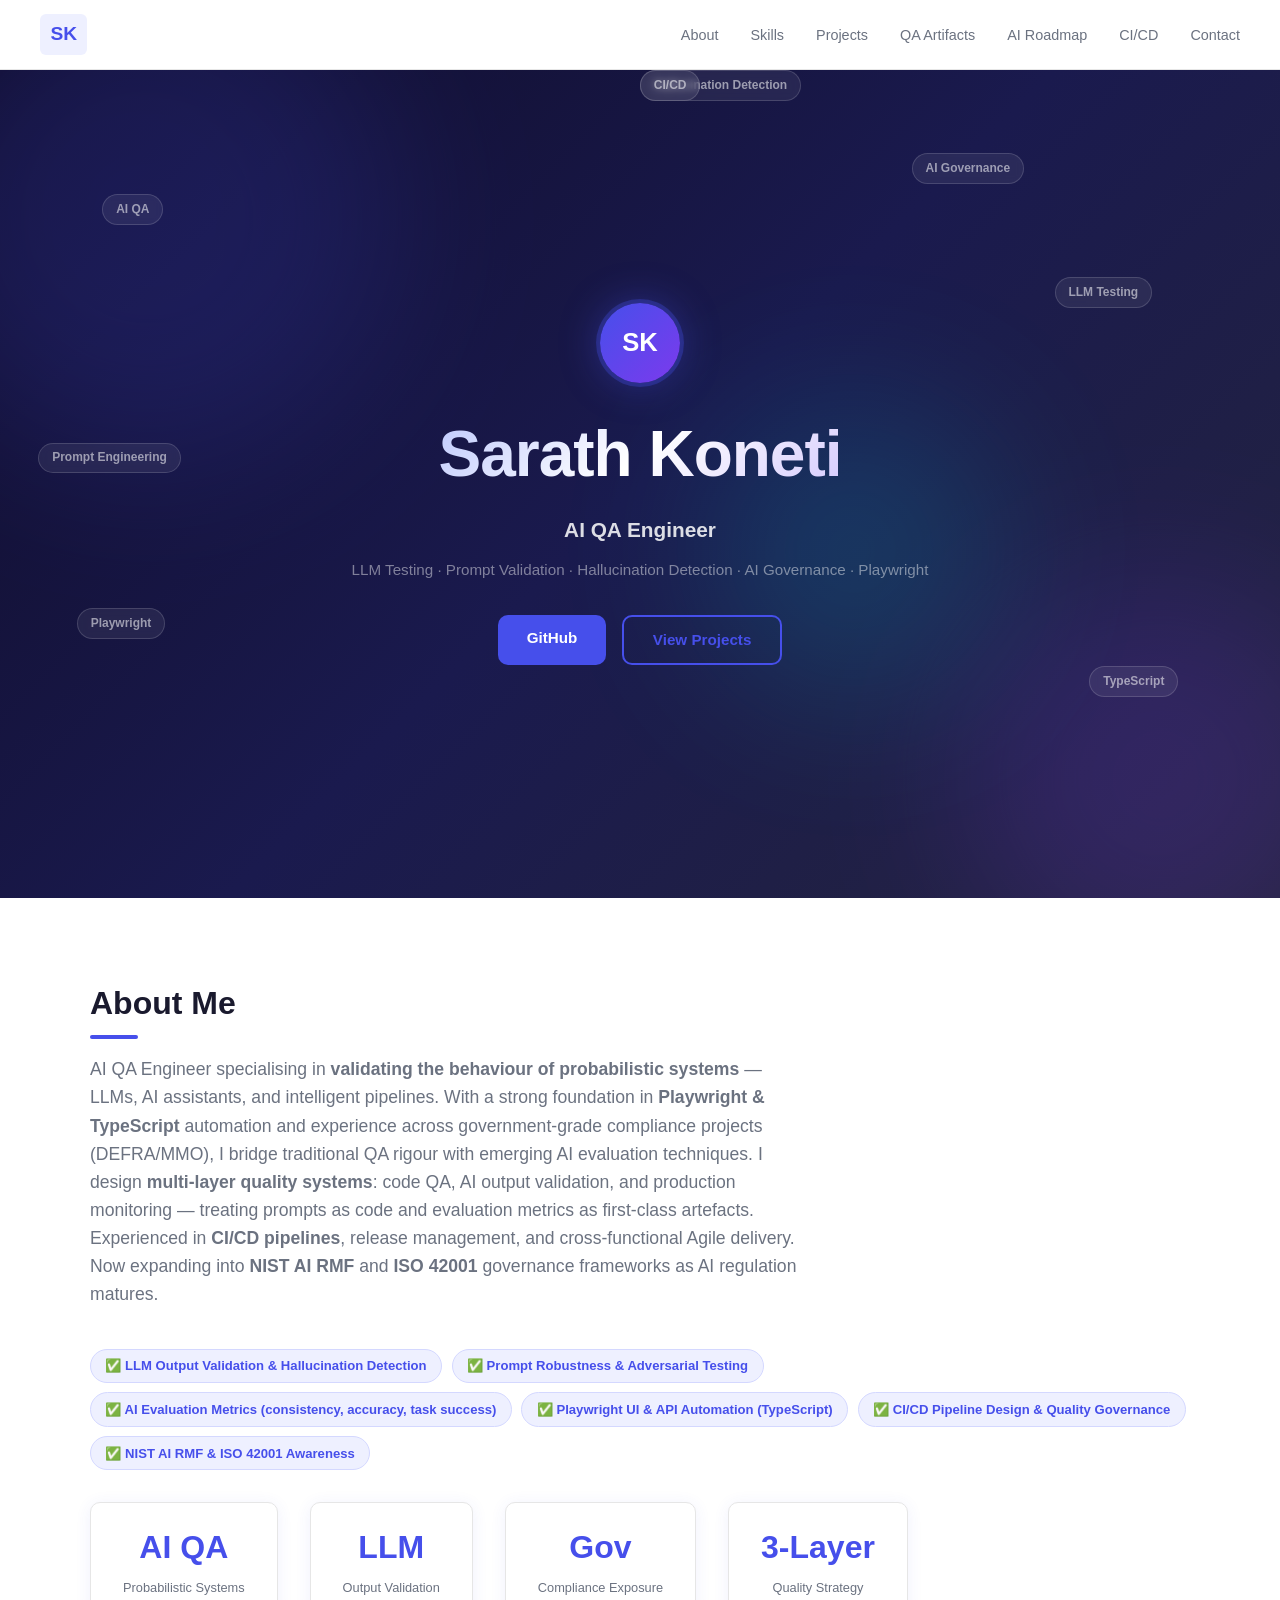
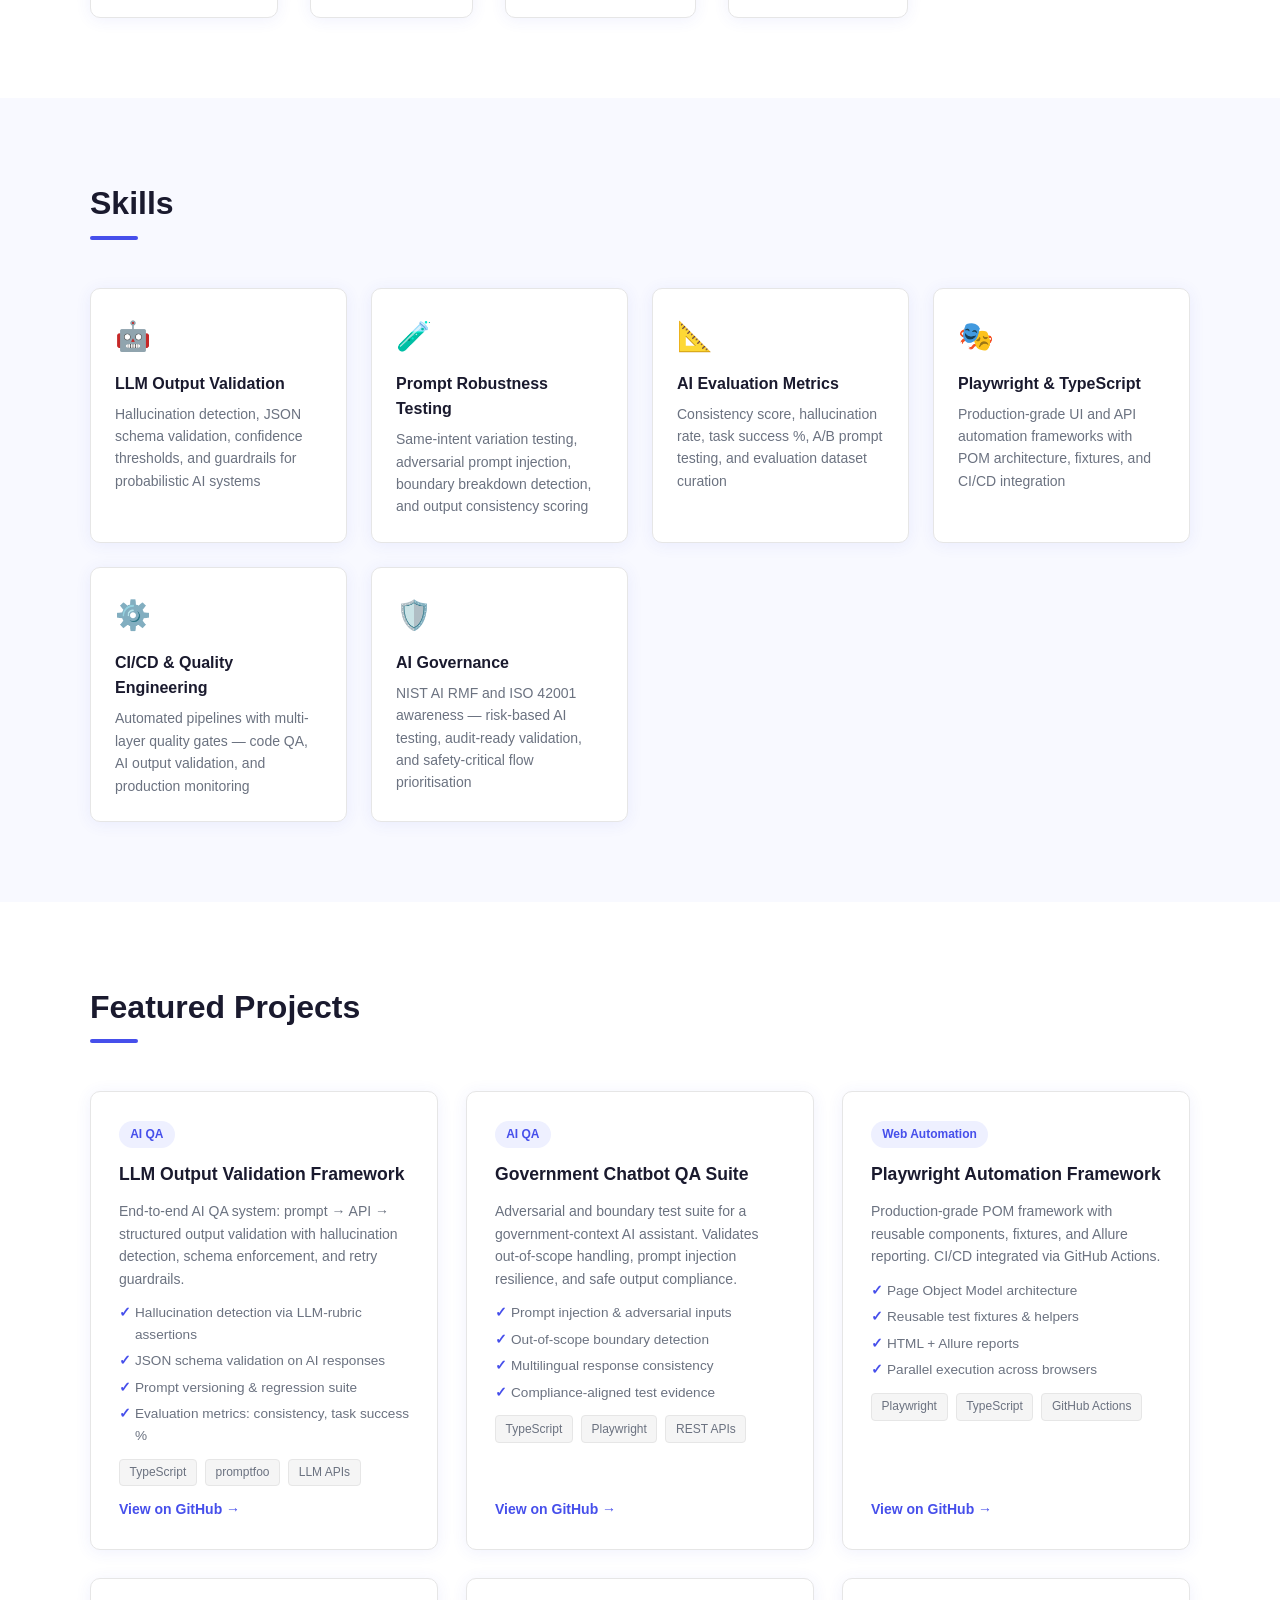
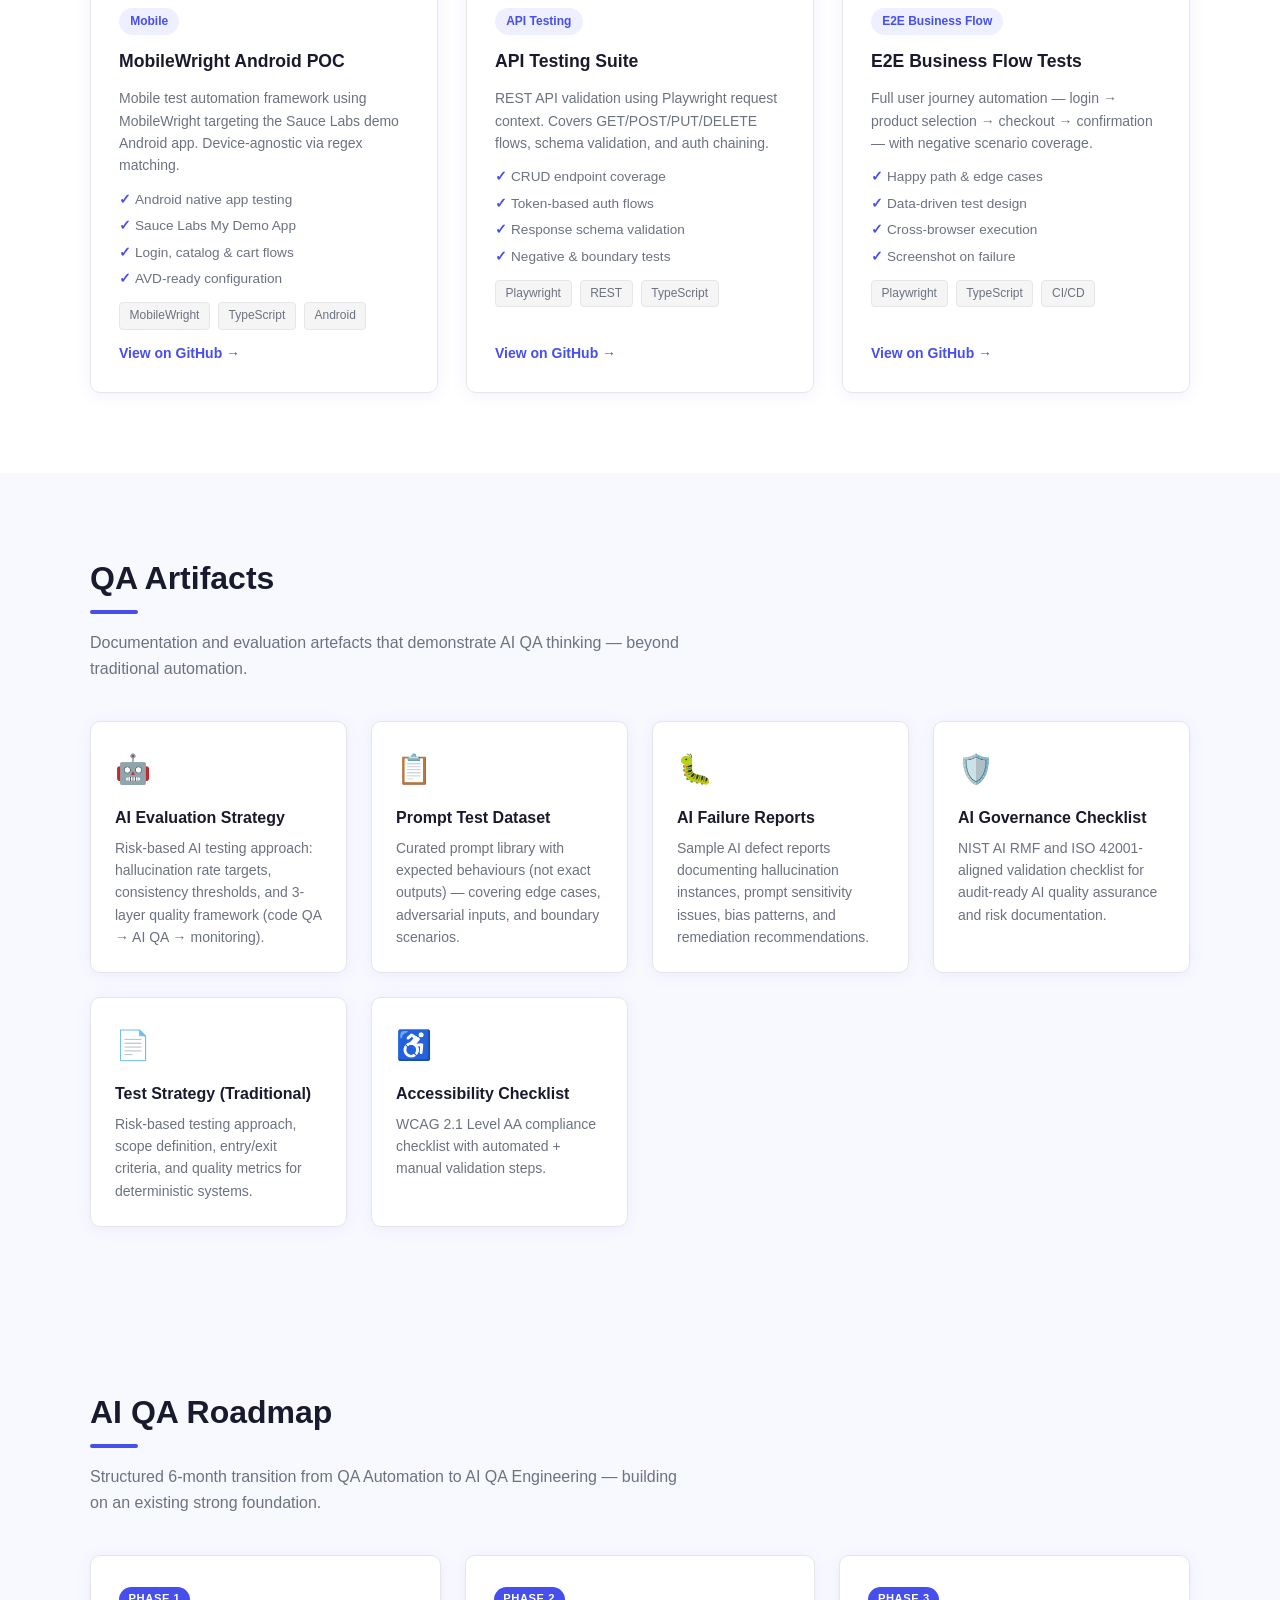
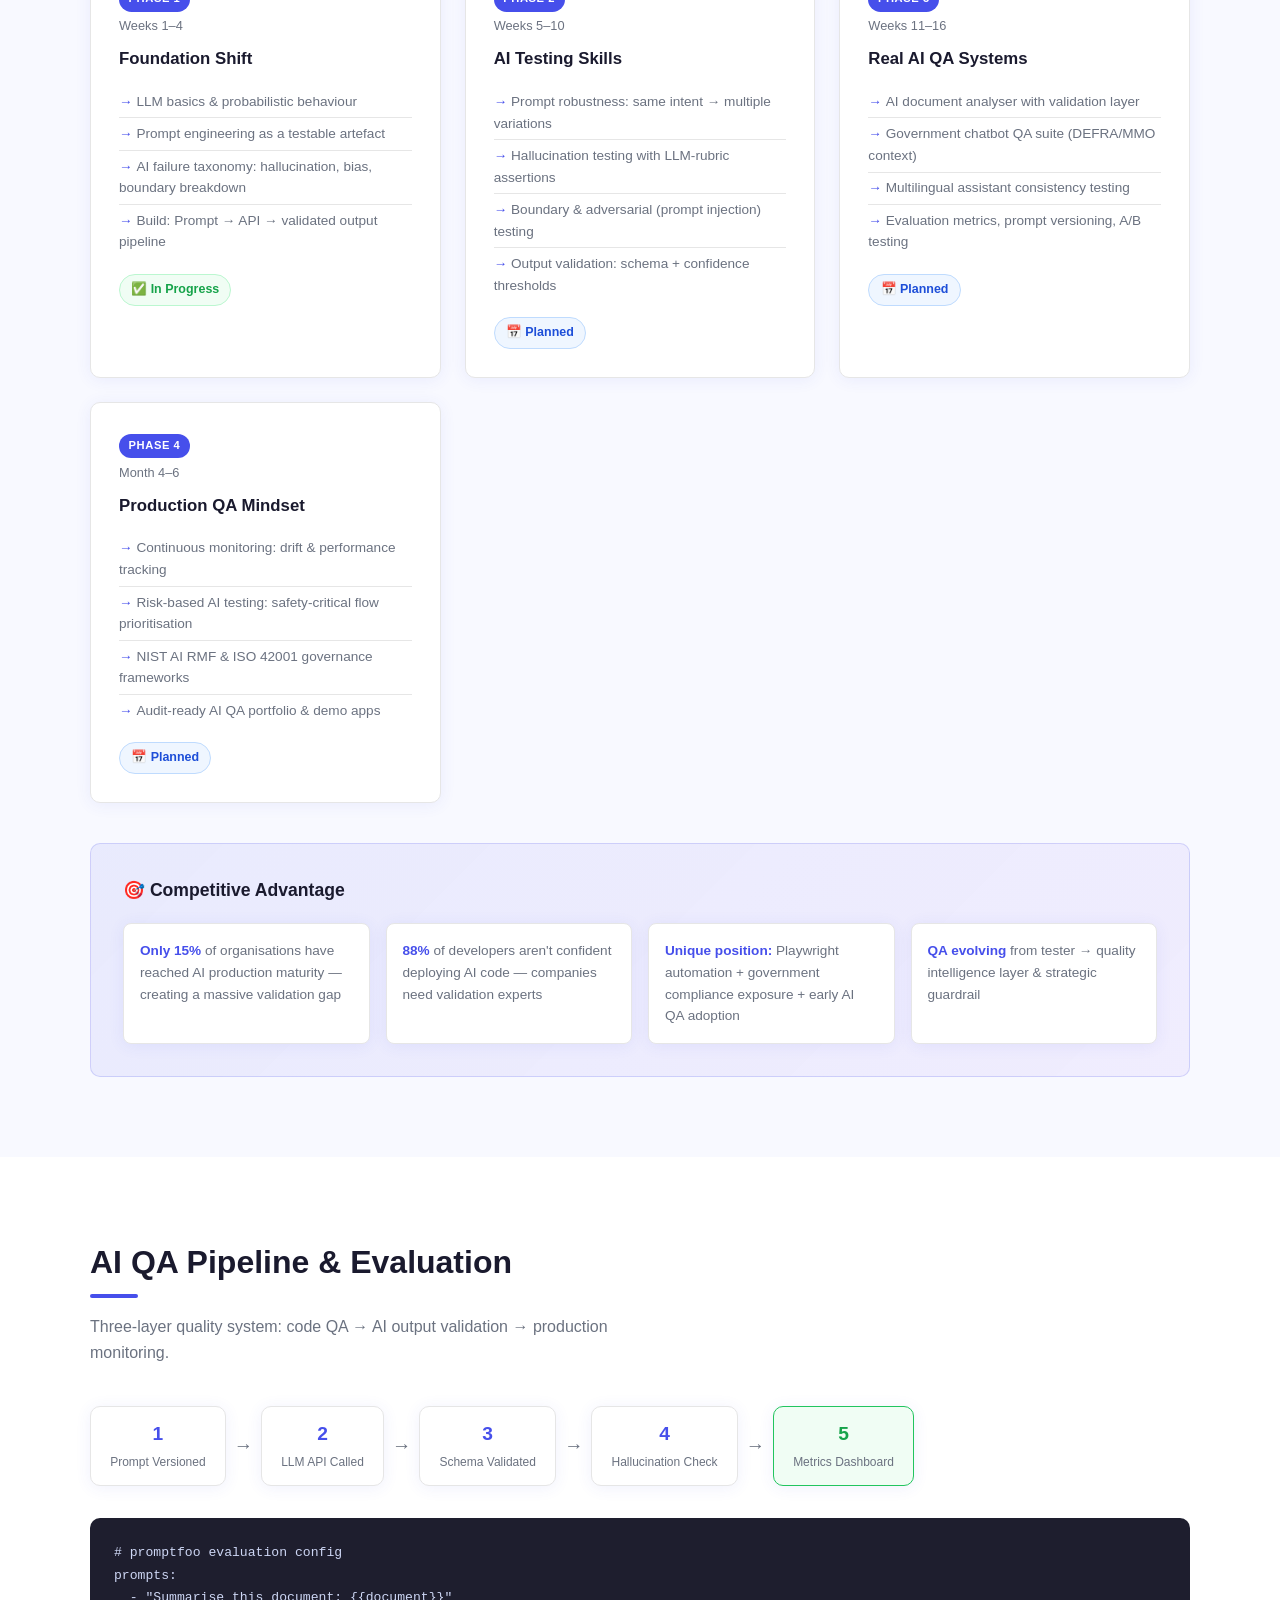
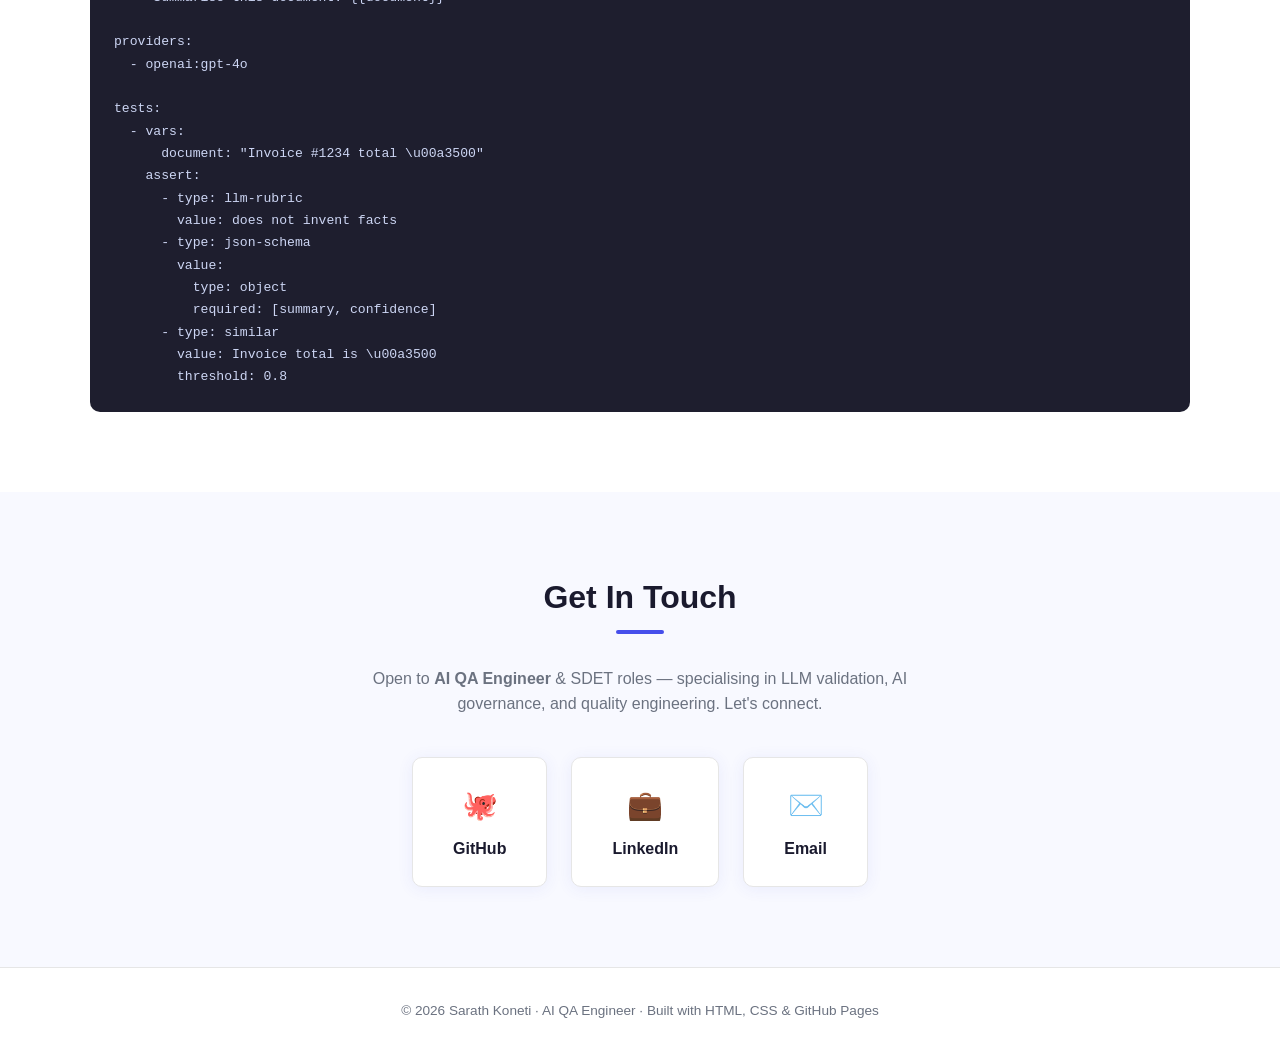
==== commit 917559bf: "Reposition portfolio as AI QA Engineer - add LLM testing, hallucination detection, AI governance, ro" ====
--- a/index.html
+++ b/index.html
@@ -3,7 +3,7 @@
 <head>
   <meta charset="UTF-8" />
   <meta name="viewport" content="width=device-width, initial-scale=1.0" />
-  <title>Sarath Koneti — QA Automation Engineer</title>
+  <title>Sarath Koneti — AI QA Engineer</title>
   <link rel="stylesheet" href="styles.css" />
 </head>
 <body>
@@ -16,6 +16,7 @@
       <li><a href="#skills">Skills</a></li>
       <li><a href="#projects">Projects</a></li>
       <li><a href="#artifacts">QA Artifacts</a></li>
+      <li><a href="#roadmap">AI Roadmap</a></li>
       <li><a href="#cicd">CI/CD</a></li>
       <li><a href="#contact">Contact</a></li>
     </ul>
@@ -29,18 +30,20 @@
     <div class="blob blob-3"></div>
     <!-- Floating tech pills -->
     <div class="floating-pills">
+      <span class="pill">AI QA</span>
+      <span class="pill">LLM Testing</span>
       <span class="pill">Playwright</span>
       <span class="pill">TypeScript</span>
-      <span class="pill">API Testing</span>
+      <span class="pill">Prompt Engineering</span>
+      <span class="pill">AI Governance</span>
+      <span class="pill">Hallucination Detection</span>
       <span class="pill">CI/CD</span>
-      <span class="pill">Android</span>
-      <span class="pill">GitHub Actions</span>
     </div>
     <div class="hero-content">
       <div class="avatar">SK</div>
       <h1>Sarath Koneti</h1>
-      <p class="hero-subtitle">QA Automation Engineer</p>
-      <p class="hero-tags">Playwright · TypeScript · API Testing · CI/CD · Mobile</p>
+      <p class="hero-subtitle">AI QA Engineer</p>
+      <p class="hero-tags">LLM Testing · Prompt Validation · Hallucination Detection · AI Governance · Playwright</p>
       <div class="hero-cta">
         <a href="https://github.com/sarathk06" target="_blank" class="btn btn-primary">GitHub</a>
         <a href="#projects" class="btn btn-outline">View Projects</a>
@@ -53,23 +56,22 @@
     <div class="container">
       <h2 class="section-title">About Me</h2>
       <p class="about-text">
-        QA Automation Engineer specialising in <strong>Playwright &amp; TypeScript</strong> — building robust automated test frameworks executed within sprint cycles to validate deliverables against quality standards.
-        Experienced in designing and maintaining <strong>CI/CD pipelines</strong>, managing releases across test environments, and leading <strong>UAT coordination</strong> and <strong>Accessibility Testing</strong>.
-        Drives code quality through SonarQube governance, release runbook reviews, and close collaboration with cross-functional Agile teams to ensure seamless feature integration and rapid feedback loops.
+        AI QA Engineer specialising in <strong>validating the behaviour of probabilistic systems</strong> — LLMs, AI assistants, and intelligent pipelines. With a strong foundation in <strong>Playwright &amp; TypeScript</strong> automation and experience across government-grade compliance projects (DEFRA/MMO), I bridge traditional QA rigour with emerging AI evaluation techniques.
+        I design <strong>multi-layer quality systems</strong>: code QA, AI output validation, and production monitoring — treating prompts as code and evaluation metrics as first-class artefacts. Experienced in <strong>CI/CD pipelines</strong>, release management, and cross-functional Agile delivery. Now expanding into <strong>NIST AI RMF</strong> and <strong>ISO 42001</strong> governance frameworks as AI regulation matures.
       </p>
       <div class="about-highlights">
-        <div class="highlight-item">✅ Playwright UI Automation (TypeScript)</div>
-        <div class="highlight-item">✅ CI/CD Pipeline Design &amp; Maintenance</div>
-        <div class="highlight-item">✅ Release Management &amp; Environment Validation</div>
-        <div class="highlight-item">✅ SonarQube Code Quality Governance</div>
-        <div class="highlight-item">✅ UAT Coordination &amp; Bug Triage</div>
-        <div class="highlight-item">✅ Accessibility Testing (WCAG)</div>
+        <div class="highlight-item">✅ LLM Output Validation &amp; Hallucination Detection</div>
+        <div class="highlight-item">✅ Prompt Robustness &amp; Adversarial Testing</div>
+        <div class="highlight-item">✅ AI Evaluation Metrics (consistency, accuracy, task success)</div>
+        <div class="highlight-item">✅ Playwright UI &amp; API Automation (TypeScript)</div>
+        <div class="highlight-item">✅ CI/CD Pipeline Design &amp; Quality Governance</div>
+        <div class="highlight-item">✅ NIST AI RMF &amp; ISO 42001 Awareness</div>
       </div>
       <div class="stats-row">
-        <div class="stat"><span class="stat-num">Sprint</span><span class="stat-label">Cycle Delivery</span></div>
-        <div class="stat"><span class="stat-num">CI/CD</span><span class="stat-label">Pipeline Owner</span></div>
-        <div class="stat"><span class="stat-num">UAT</span><span class="stat-label">Lead Coordinator</span></div>
-        <div class="stat"><span class="stat-num">WCAG</span><span class="stat-label">Accessibility Testing</span></div>
+        <div class="stat"><span class="stat-num">AI QA</span><span class="stat-label">Probabilistic Systems</span></div>
+        <div class="stat"><span class="stat-num">LLM</span><span class="stat-label">Output Validation</span></div>
+        <div class="stat"><span class="stat-num">Gov</span><span class="stat-label">Compliance Exposure</span></div>
+        <div class="stat"><span class="stat-num">3-Layer</span><span class="stat-label">Quality Strategy</span></div>
       </div>
     </div>
   </section>
@@ -80,34 +82,34 @@
       <h2 class="section-title">Skills</h2>
       <div class="skills-grid">
         <div class="skill-card">
+          <span class="skill-icon">🤖</span>
+          <h3>LLM Output Validation</h3>
+          <p>Hallucination detection, JSON schema validation, confidence thresholds, and guardrails for probabilistic AI systems</p>
+        </div>
+        <div class="skill-card">
+          <span class="skill-icon">🧪</span>
+          <h3>Prompt Robustness Testing</h3>
+          <p>Same-intent variation testing, adversarial prompt injection, boundary breakdown detection, and output consistency scoring</p>
+        </div>
+        <div class="skill-card">
+          <span class="skill-icon">📐</span>
+          <h3>AI Evaluation Metrics</h3>
+          <p>Consistency score, hallucination rate, task success %, A/B prompt testing, and evaluation dataset curation</p>
+        </div>
+        <div class="skill-card">
           <span class="skill-icon">🎭</span>
           <h3>Playwright & TypeScript</h3>
-          <p>UI automation frameworks built and executed within sprint cycles against quality standards</p>
+          <p>Production-grade UI and API automation frameworks with POM architecture, fixtures, and CI/CD integration</p>
         </div>
         <div class="skill-card">
           <span class="skill-icon">⚙️</span>
-          <h3>CI/CD & DevOps</h3>
-          <p>Designed and maintained pipelines to enhance deployment efficiency and release reliability</p>
-        </div>
-        <div class="skill-card">
-          <span class="skill-icon">🚀</span>
-          <h3>Release Management</h3>
-          <p>Code deployments across test environments with comprehensive validation and runbook reviews</p>
-        </div>
-        <div class="skill-card">
-          <span class="skill-icon">📊</span>
-          <h3>Quality Governance</h3>
-          <p>SonarQube monitoring, code quality tracking, and technical story assignment to developers</p>
-        </div>
-        <div class="skill-card">
-          <span class="skill-icon">♿</span>
-          <h3>UAT & Accessibility</h3>
-          <p>Led UAT coordination, bug triage, and WCAG-compliant accessibility testing</p>
-        </div>
-        <div class="skill-card">
-          <span class="skill-icon">📋</span>
-          <h3>Test Strategy</h3>
-          <p>Test planning, risk analysis, shift-left QA</p>
+          <h3>CI/CD & Quality Engineering</h3>
+          <p>Automated pipelines with multi-layer quality gates — code QA, AI output validation, and production monitoring</p>
+        </div>
+        <div class="skill-card">
+          <span class="skill-icon">🛡️</span>
+          <h3>AI Governance</h3>
+          <p>NIST AI RMF and ISO 42001 awareness — risk-based AI testing, audit-ready validation, and safety-critical flow prioritisation</p>
         </div>
       </div>
     </div>
@@ -118,6 +120,46 @@
     <div class="container">
       <h2 class="section-title">Featured Projects</h2>
       <div class="projects-grid">
+
+        <div class="project-card">
+          <div class="project-header">
+            <span class="project-tag">AI QA</span>
+          </div>
+          <h3>LLM Output Validation Framework</h3>
+          <p>End-to-end AI QA system: prompt → API → structured output validation with hallucination detection, schema enforcement, and retry guardrails.</p>
+          <ul class="project-features">
+            <li>Hallucination detection via LLM-rubric assertions</li>
+            <li>JSON schema validation on AI responses</li>
+            <li>Prompt versioning & regression suite</li>
+            <li>Evaluation metrics: consistency, task success %</li>
+          </ul>
+          <div class="project-tech">
+            <span class="tech-badge">TypeScript</span>
+            <span class="tech-badge">promptfoo</span>
+            <span class="tech-badge">LLM APIs</span>
+          </div>
+          <a href="https://github.com/sarathk06" target="_blank" class="project-link">View on GitHub →</a>
+        </div>
+
+        <div class="project-card">
+          <div class="project-header">
+            <span class="project-tag">AI QA</span>
+          </div>
+          <h3>Government Chatbot QA Suite</h3>
+          <p>Adversarial and boundary test suite for a government-context AI assistant. Validates out-of-scope handling, prompt injection resilience, and safe output compliance.</p>
+          <ul class="project-features">
+            <li>Prompt injection & adversarial inputs</li>
+            <li>Out-of-scope boundary detection</li>
+            <li>Multilingual response consistency</li>
+            <li>Compliance-aligned test evidence</li>
+          </ul>
+          <div class="project-tech">
+            <span class="tech-badge">TypeScript</span>
+            <span class="tech-badge">Playwright</span>
+            <span class="tech-badge">REST APIs</span>
+          </div>
+          <a href="https://github.com/sarathk06" target="_blank" class="project-link">View on GitHub →</a>
+        </div>
 
         <div class="project-card">
           <div class="project-header">
@@ -207,22 +249,32 @@
   <section id="artifacts" class="section section-alt">
     <div class="container">
       <h2 class="section-title">QA Artifacts</h2>
-      <p class="section-sub">Documentation that demonstrates analytical QA thinking — not just automation.</p>
+      <p class="section-sub">Documentation and evaluation artefacts that demonstrate AI QA thinking — beyond traditional automation.</p>
       <div class="artifacts-grid">
         <div class="artifact-card">
+          <span class="artifact-icon">🤖</span>
+          <h3>AI Evaluation Strategy</h3>
+          <p>Risk-based AI testing approach: hallucination rate targets, consistency thresholds, and 3-layer quality framework (code QA → AI QA → monitoring).</p>
+        </div>
+        <div class="artifact-card">
+          <span class="artifact-icon">📋</span>
+          <h3>Prompt Test Dataset</h3>
+          <p>Curated prompt library with expected behaviours (not exact outputs) — covering edge cases, adversarial inputs, and boundary scenarios.</p>
+        </div>
+        <div class="artifact-card">
+          <span class="artifact-icon">🐛</span>
+          <h3>AI Failure Reports</h3>
+          <p>Sample AI defect reports documenting hallucination instances, prompt sensitivity issues, bias patterns, and remediation recommendations.</p>
+        </div>
+        <div class="artifact-card">
+          <span class="artifact-icon">🛡️</span>
+          <h3>AI Governance Checklist</h3>
+          <p>NIST AI RMF and ISO 42001-aligned validation checklist for audit-ready AI quality assurance and risk documentation.</p>
+        </div>
+        <div class="artifact-card">
           <span class="artifact-icon">📄</span>
-          <h3>Test Strategy</h3>
-          <p>Risk-based testing approach, scope definition, entry/exit criteria, and quality metrics.</p>
-        </div>
-        <div class="artifact-card">
-          <span class="artifact-icon">📝</span>
-          <h3>Test Plan</h3>
-          <p>Detailed test plan covering objectives, resources, schedule, and test types.</p>
-        </div>
-        <div class="artifact-card">
-          <span class="artifact-icon">🐛</span>
-          <h3>Bug Reports</h3>
-          <p>Sample defect reports with severity, reproduction steps, and root cause analysis.</p>
+          <h3>Test Strategy (Traditional)</h3>
+          <p>Risk-based testing approach, scope definition, entry/exit criteria, and quality metrics for deterministic systems.</p>
         </div>
         <div class="artifact-card">
           <span class="artifact-icon">♿</span>
@@ -233,56 +285,130 @@
     </div>
   </section>
 
+  <!-- AI ROADMAP -->
+  <section id="roadmap" class="section section-alt">
+    <div class="container">
+      <h2 class="section-title">AI QA Roadmap</h2>
+      <p class="section-sub">Structured 6-month transition from QA Automation to AI QA Engineering — building on an existing strong foundation.</p>
+      <div class="roadmap-grid">
+
+        <div class="roadmap-card">
+          <div class="roadmap-phase">Phase 1</div>
+          <div class="roadmap-period">Weeks 1–4</div>
+          <h3>Foundation Shift</h3>
+          <ul class="roadmap-items">
+            <li>LLM basics &amp; probabilistic behaviour</li>
+            <li>Prompt engineering as a testable artefact</li>
+            <li>AI failure taxonomy: hallucination, bias, boundary breakdown</li>
+            <li>Build: Prompt → API → validated output pipeline</li>
+          </ul>
+          <div class="roadmap-status complete">✅ In Progress</div>
+        </div>
+
+        <div class="roadmap-card">
+          <div class="roadmap-phase">Phase 2</div>
+          <div class="roadmap-period">Weeks 5–10</div>
+          <h3>AI Testing Skills</h3>
+          <ul class="roadmap-items">
+            <li>Prompt robustness: same intent → multiple variations</li>
+            <li>Hallucination testing with LLM-rubric assertions</li>
+            <li>Boundary &amp; adversarial (prompt injection) testing</li>
+            <li>Output validation: schema + confidence thresholds</li>
+          </ul>
+          <div class="roadmap-status planned">📅 Planned</div>
+        </div>
+
+        <div class="roadmap-card">
+          <div class="roadmap-phase">Phase 3</div>
+          <div class="roadmap-period">Weeks 11–16</div>
+          <h3>Real AI QA Systems</h3>
+          <ul class="roadmap-items">
+            <li>AI document analyser with validation layer</li>
+            <li>Government chatbot QA suite (DEFRA/MMO context)</li>
+            <li>Multilingual assistant consistency testing</li>
+            <li>Evaluation metrics, prompt versioning, A/B testing</li>
+          </ul>
+          <div class="roadmap-status planned">📅 Planned</div>
+        </div>
+
+        <div class="roadmap-card">
+          <div class="roadmap-phase">Phase 4</div>
+          <div class="roadmap-period">Month 4–6</div>
+          <h3>Production QA Mindset</h3>
+          <ul class="roadmap-items">
+            <li>Continuous monitoring: drift &amp; performance tracking</li>
+            <li>Risk-based AI testing: safety-critical flow prioritisation</li>
+            <li>NIST AI RMF &amp; ISO 42001 governance frameworks</li>
+            <li>Audit-ready AI QA portfolio &amp; demo apps</li>
+          </ul>
+          <div class="roadmap-status planned">📅 Planned</div>
+        </div>
+
+      </div>
+      <div class="roadmap-advantage">
+        <h3>🎯 Competitive Advantage</h3>
+        <div class="advantage-grid">
+          <div class="advantage-item"><strong>Only 15%</strong> of organisations have reached AI production maturity — creating a massive validation gap</div>
+          <div class="advantage-item"><strong>88%</strong> of developers aren't confident deploying AI code — companies need validation experts</div>
+          <div class="advantage-item"><strong>Unique position:</strong> Playwright automation + government compliance exposure + early AI QA adoption</div>
+          <div class="advantage-item"><strong>QA evolving</strong> from tester → quality intelligence layer &amp; strategic guardrail</div>
+        </div>
+      </div>
+    </div>
+  </section>
+
   <!-- CI/CD -->
   <section id="cicd" class="section">
     <div class="container">
-      <h2 class="section-title">CI/CD & Quality Engineering</h2>
-      <p class="section-sub">Automated pipelines that run tests on every push and pull request.</p>
+      <h2 class="section-title">AI QA Pipeline & Evaluation</h2>
+      <p class="section-sub">Three-layer quality system: code QA → AI output validation → production monitoring.</p>
       <div class="cicd-block">
         <div class="pipeline-steps">
           <div class="pipeline-step">
             <span class="step-num">1</span>
-            <span class="step-label">Code Push / PR</span>
+            <span class="step-label">Prompt Versioned</span>
           </div>
           <div class="pipeline-arrow">→</div>
           <div class="pipeline-step">
             <span class="step-num">2</span>
-            <span class="step-label">GitHub Actions Trigger</span>
+            <span class="step-label">LLM API Called</span>
           </div>
           <div class="pipeline-arrow">→</div>
           <div class="pipeline-step">
             <span class="step-num">3</span>
-            <span class="step-label">Install & Build</span>
+            <span class="step-label">Schema Validated</span>
           </div>
           <div class="pipeline-arrow">→</div>
           <div class="pipeline-step">
             <span class="step-num">4</span>
-            <span class="step-label">Run Tests</span>
+            <span class="step-label">Hallucination Check</span>
           </div>
           <div class="pipeline-arrow">→</div>
           <div class="pipeline-step success">
             <span class="step-num">5</span>
-            <span class="step-label">Publish Report</span>
-          </div>
-        </div>
-        <pre class="code-block"><code>name: Playwright Tests
-on: [push, pull_request]
-jobs:
-  test:
-    runs-on: ubuntu-latest
-    steps:
-      - uses: actions/checkout@v4
-      - uses: actions/setup-node@v4
-        with:
-          node-version: 20
-      - run: npm ci
-      - run: npx playwright install --with-deps
-      - run: npx playwright test
-      - uses: actions/upload-artifact@v4
-        if: always()
-        with:
-          name: playwright-report
-          path: playwright-report/</code></pre>
+            <span class="step-label">Metrics Dashboard</span>
+          </div>
+        </div>
+        <pre class="code-block"><code># promptfoo evaluation config
+prompts:
+  - "Summarise this document: {{document}}"
+
+providers:
+  - openai:gpt-4o
+
+tests:
+  - vars:
+      document: "Invoice #1234 total \u00a3500"
+    assert:
+      - type: llm-rubric
+        value: does not invent facts
+      - type: json-schema
+        value:
+          type: object
+          required: [summary, confidence]
+      - type: similar
+        value: Invoice total is \u00a3500
+        threshold: 0.8</code></pre>
       </div>
     </div>
   </section>
@@ -291,7 +417,7 @@
   <section id="contact" class="section section-alt">
     <div class="container contact-container">
       <h2 class="section-title">Get In Touch</h2>
-      <p class="section-sub">Open to QA Engineer & SDET roles. Let's connect.</p>
+      <p class="section-sub">Open to <strong>AI QA Engineer</strong> &amp; SDET roles — specialising in LLM validation, AI governance, and quality engineering. Let's connect.</p>
       <div class="contact-links">
         <a href="https://github.com/sarathk06" target="_blank" class="contact-card">
           <span class="contact-icon">🐙</span>
@@ -310,7 +436,7 @@
   </section>
 
   <footer class="footer">
-    <p>© 2026 Sarath Koneti · Built with HTML, CSS & GitHub Pages</p>
+    <p>© 2026 Sarath Koneti · AI QA Engineer · Built with HTML, CSS & GitHub Pages</p>
   </footer>
 
   <script src="script.js"></script>
--- a/styles.css
+++ b/styles.css
@@ -514,6 +514,112 @@
   border-top: 1px solid var(--border);
 }
 
+/* ─── AI Roadmap ────────────────────────────────────────── */
+.roadmap-grid {
+  display: grid;
+  grid-template-columns: repeat(auto-fill, minmax(260px, 1fr));
+  gap: 1.5rem;
+  margin-top: 2rem;
+}
+
+.roadmap-card {
+  background: #fff;
+  border: 1px solid var(--border);
+  border-radius: var(--radius);
+  padding: 1.75rem;
+  box-shadow: var(--shadow);
+  transition: transform 0.2s;
+  position: relative;
+}
+
+.roadmap-card:hover { transform: translateY(-4px); }
+
+.roadmap-phase {
+  display: inline-block;
+  background: var(--primary);
+  color: #fff;
+  font-size: 0.7rem;
+  font-weight: 700;
+  padding: 0.2rem 0.6rem;
+  border-radius: 20px;
+  text-transform: uppercase;
+  letter-spacing: 0.05em;
+  margin-bottom: 0.3rem;
+}
+
+.roadmap-period {
+  font-size: 0.8rem;
+  color: var(--text-muted);
+  margin-bottom: 0.6rem;
+}
+
+.roadmap-card h3 {
+  font-size: 1.05rem;
+  font-weight: 700;
+  margin-bottom: 0.8rem;
+  color: var(--text);
+}
+
+.roadmap-items {
+  list-style: none;
+  padding: 0;
+  margin-bottom: 1rem;
+}
+
+.roadmap-items li {
+  font-size: 0.85rem;
+  color: var(--text-muted);
+  padding: 0.3rem 0;
+  border-bottom: 1px solid var(--border);
+}
+
+.roadmap-items li:last-child { border-bottom: none; }
+.roadmap-items li::before { content: "→ "; color: var(--primary); font-weight: 700; }
+
+.roadmap-status {
+  font-size: 0.78rem;
+  font-weight: 600;
+  padding: 0.3rem 0.7rem;
+  border-radius: 20px;
+  display: inline-block;
+}
+
+.roadmap-status.complete { background: #f0fdf4; color: #16a34a; border: 1px solid #bbf7d0; }
+.roadmap-status.planned  { background: #eff6ff; color: #1d4ed8; border: 1px solid #bfdbfe; }
+
+.roadmap-advantage {
+  margin-top: 2.5rem;
+  background: linear-gradient(135deg, #464feb15, #7c3aed10);
+  border: 1px solid #464feb30;
+  border-radius: var(--radius);
+  padding: 2rem;
+}
+
+.roadmap-advantage h3 {
+  font-size: 1.1rem;
+  font-weight: 700;
+  margin-bottom: 1.2rem;
+  color: var(--text);
+}
+
+.advantage-grid {
+  display: grid;
+  grid-template-columns: repeat(auto-fill, minmax(220px, 1fr));
+  gap: 1rem;
+}
+
+.advantage-item {
+  background: #fff;
+  border: 1px solid var(--border);
+  border-radius: 8px;
+  padding: 1rem;
+  font-size: 0.85rem;
+  color: var(--text-muted);
+  box-shadow: var(--shadow);
+}
+
+.advantage-item strong { color: var(--primary); }
+
 /* ─── Responsive ────────────────────────────────────────── */
 @media (max-width: 768px) {
   .navbar { padding: 0.9rem 1rem; }
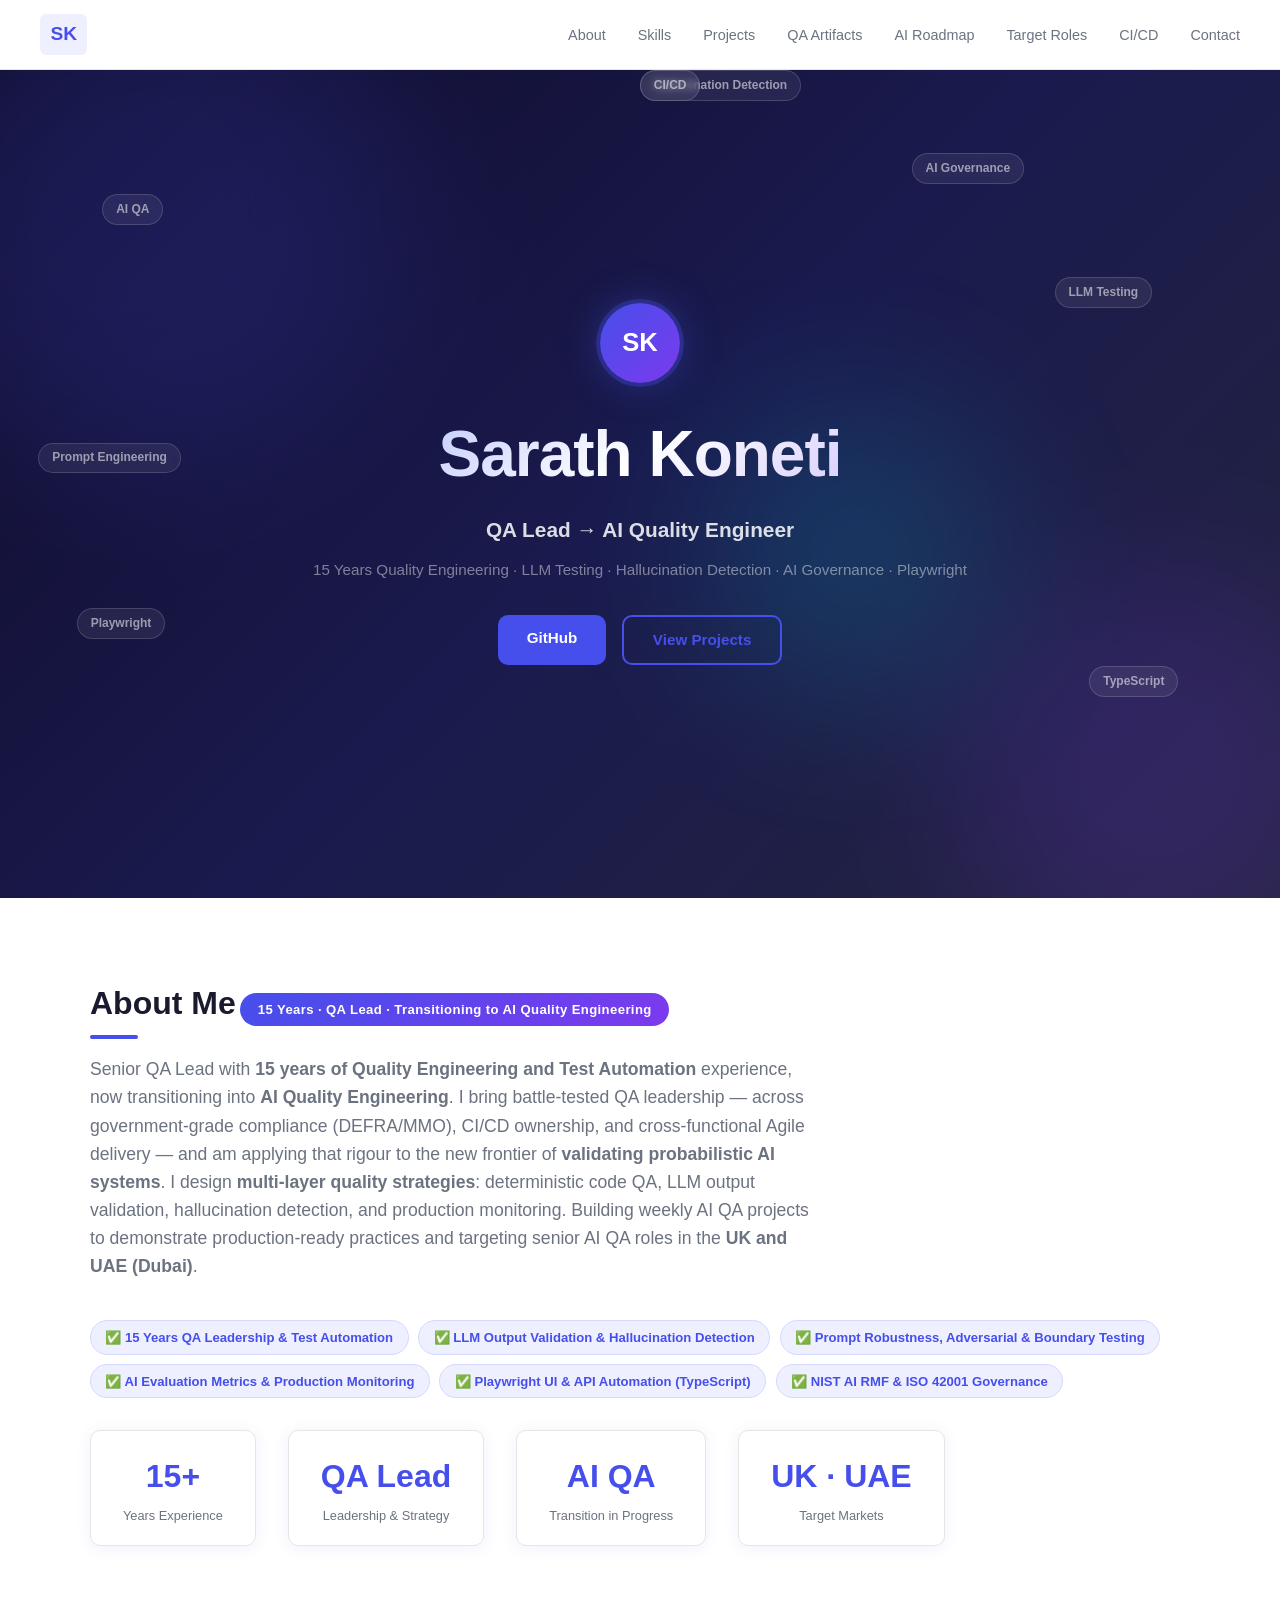
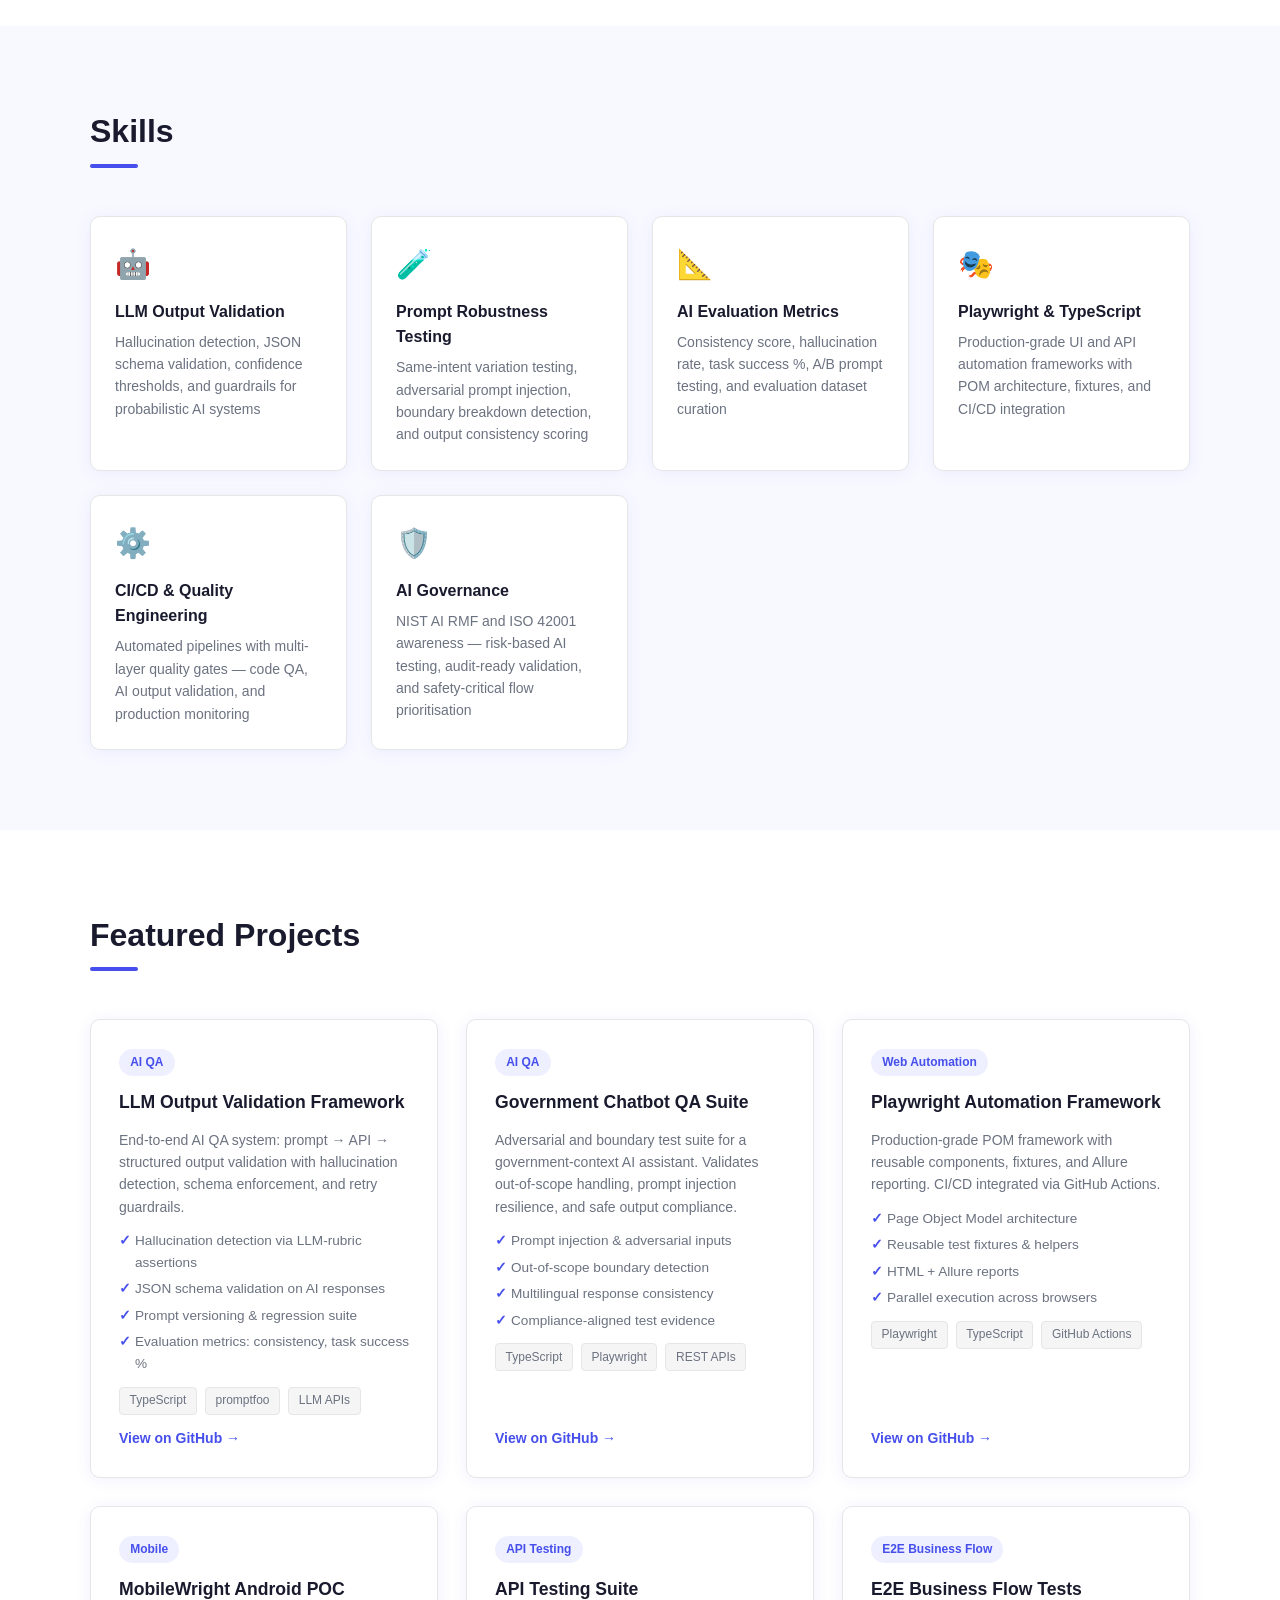
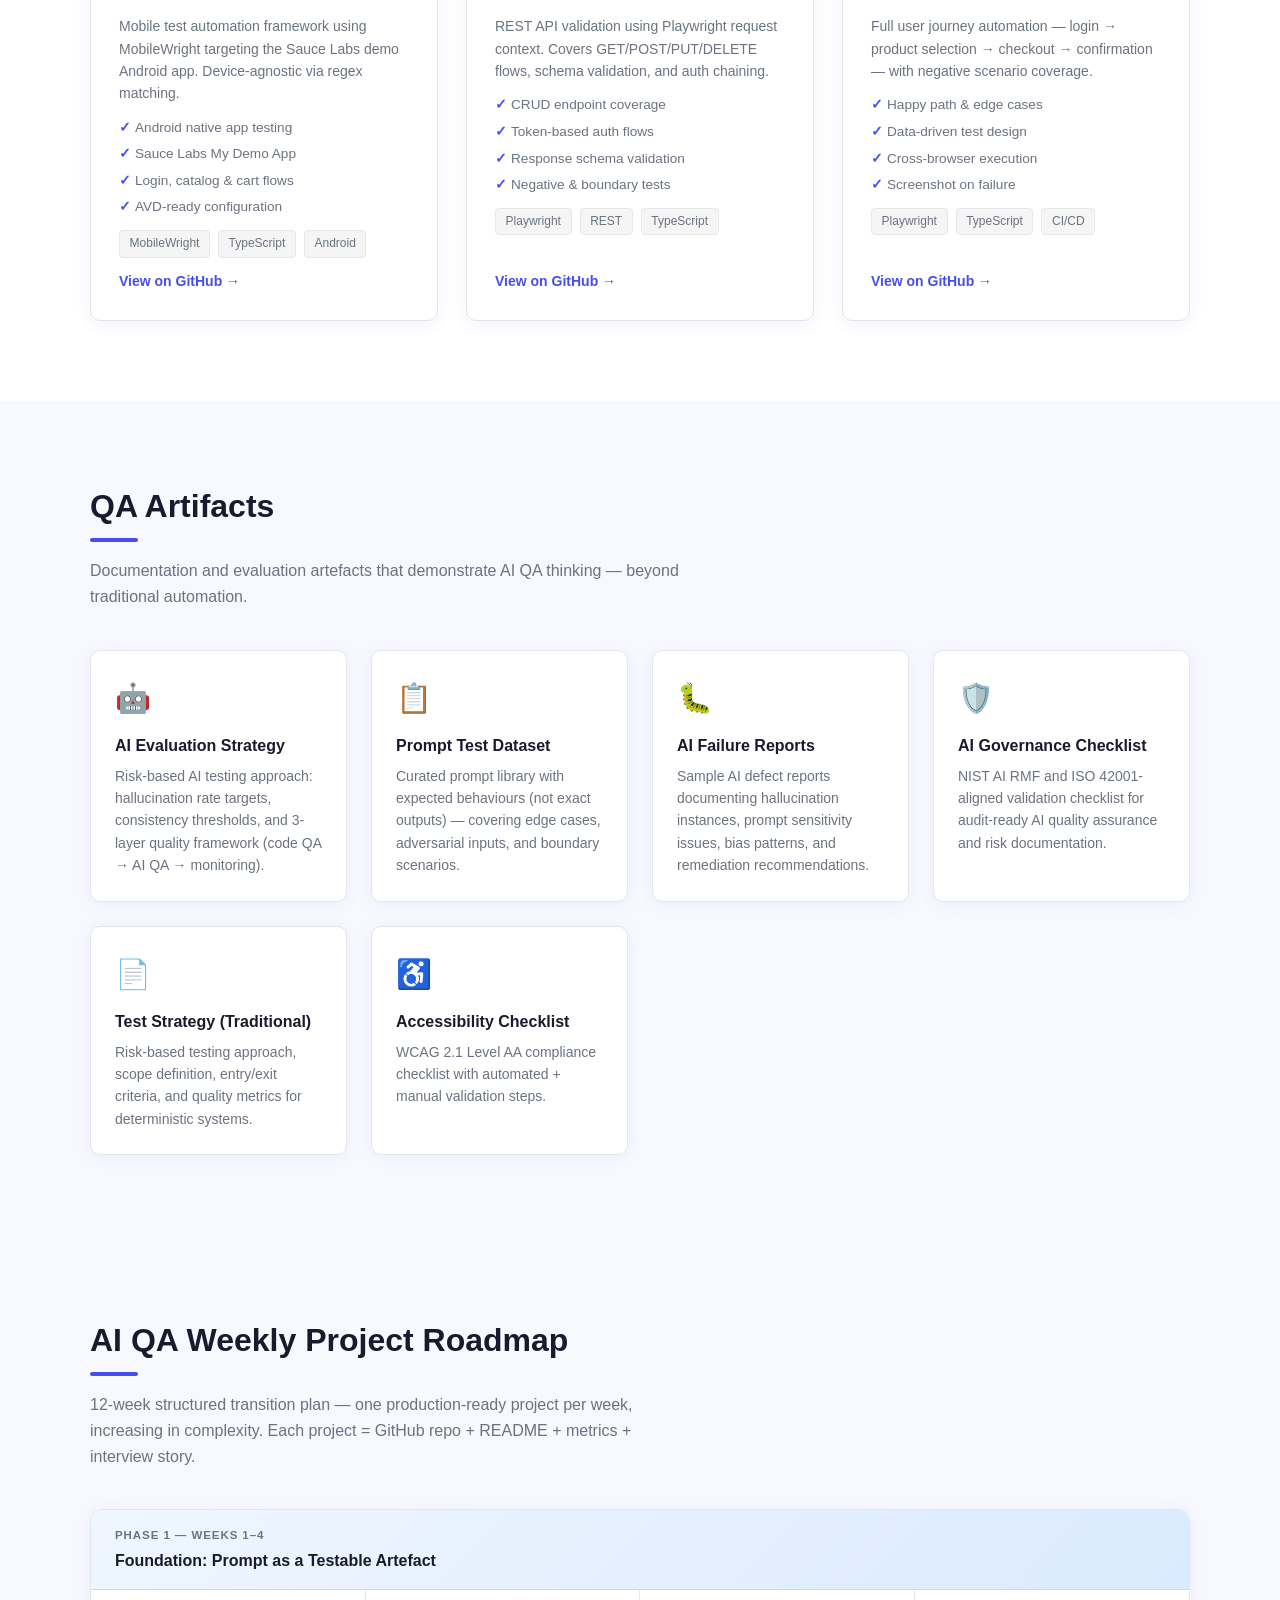
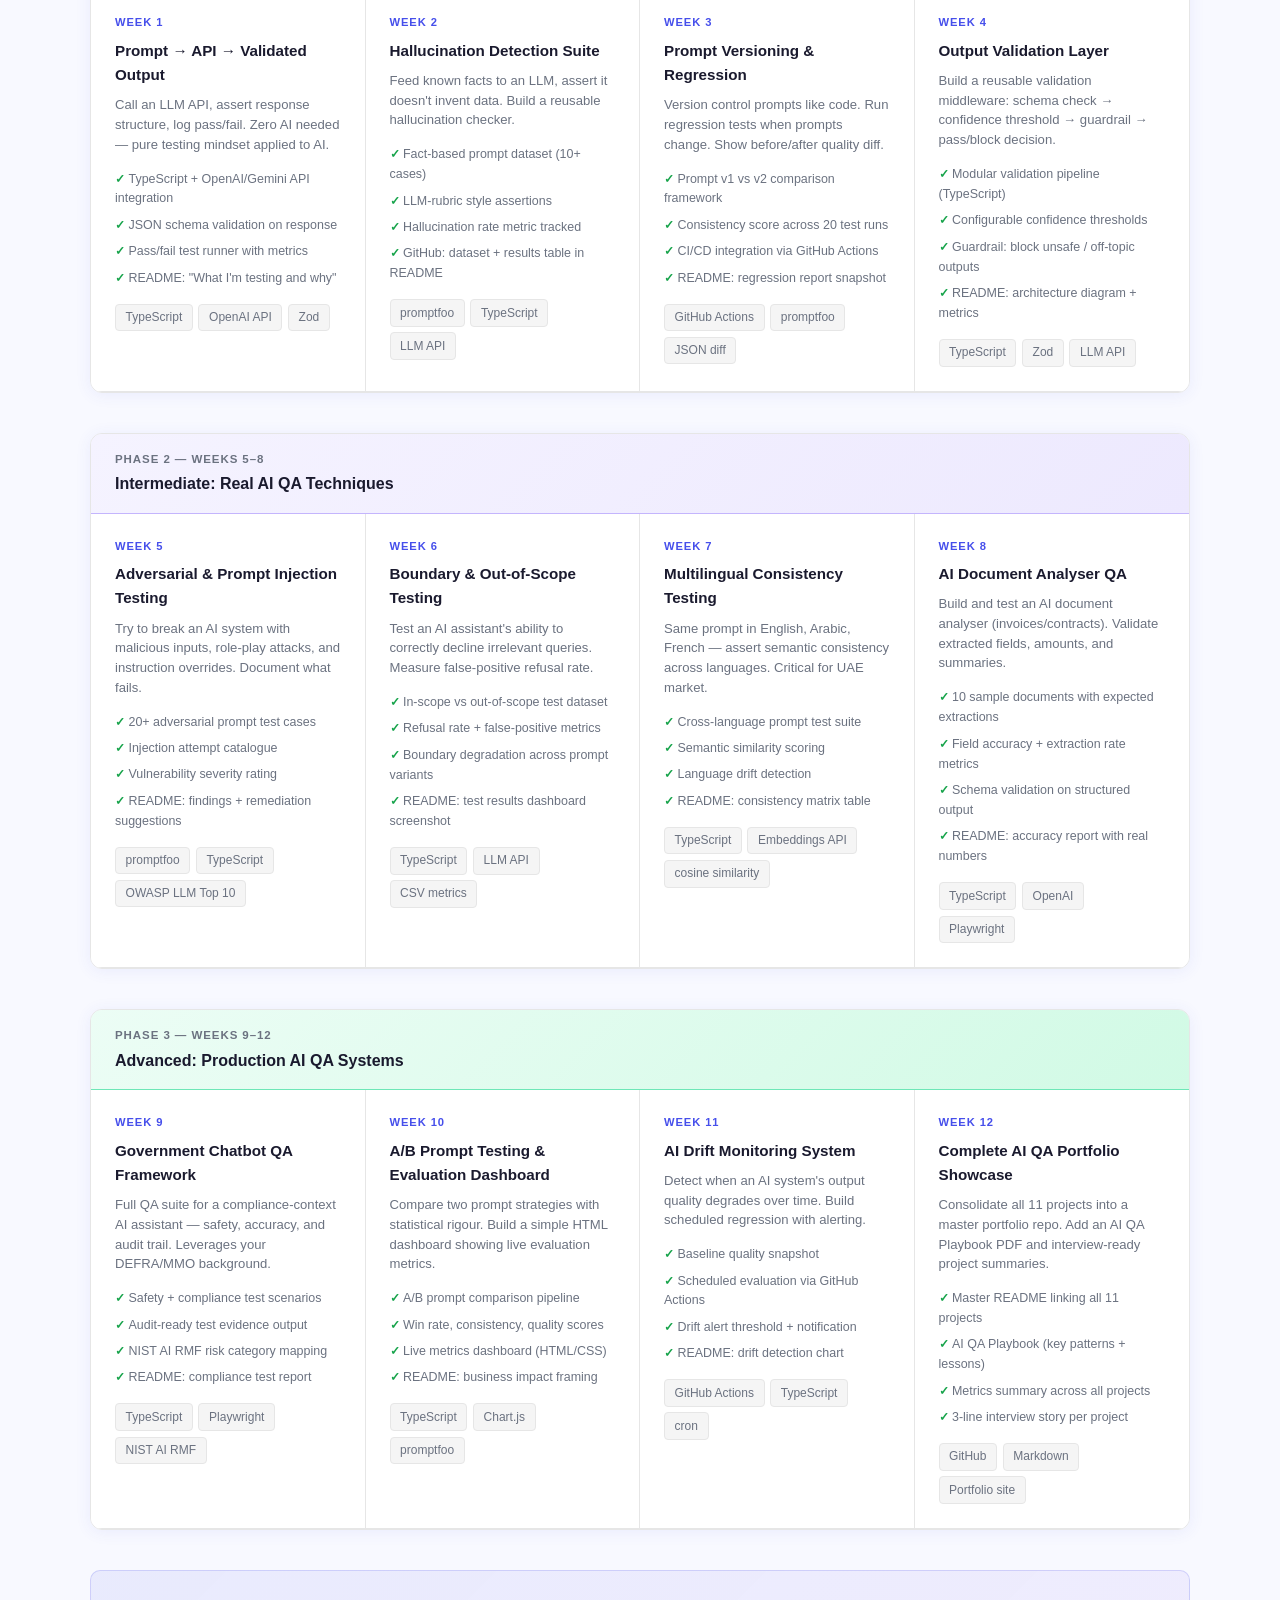
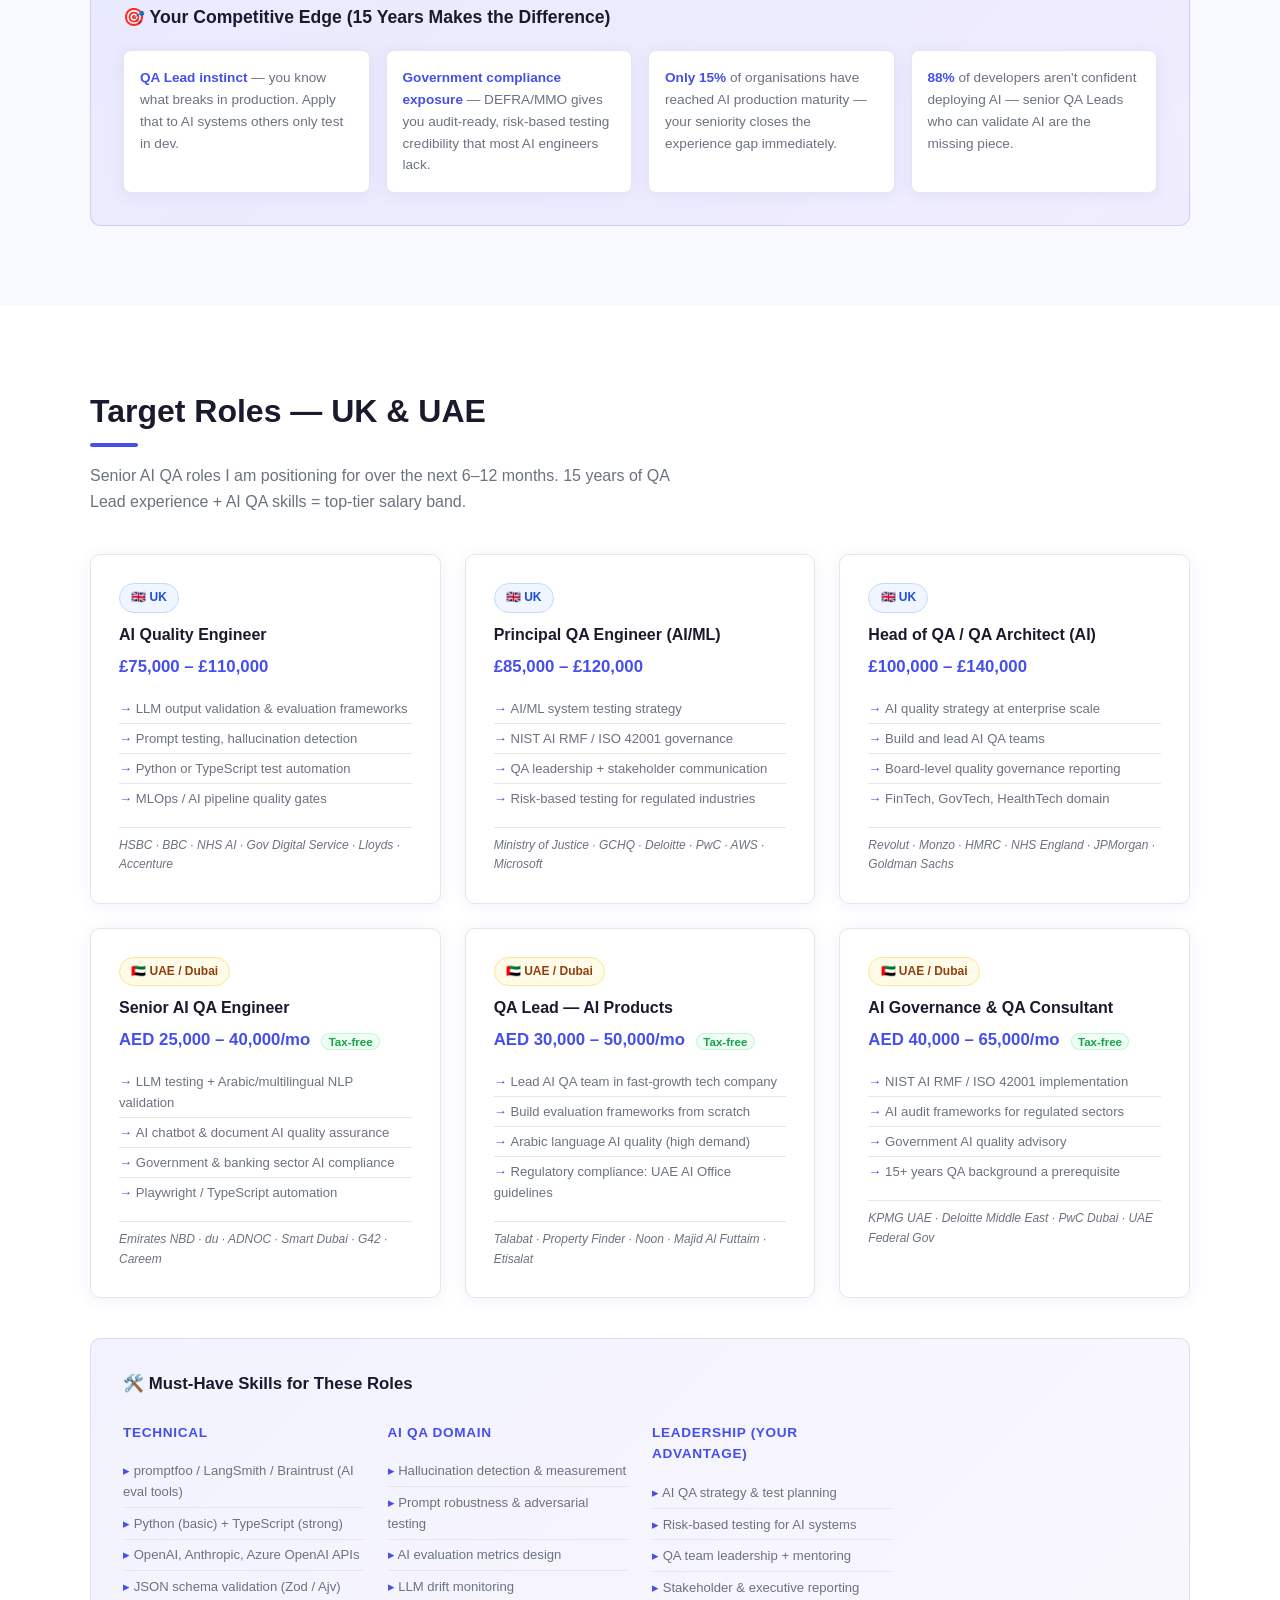
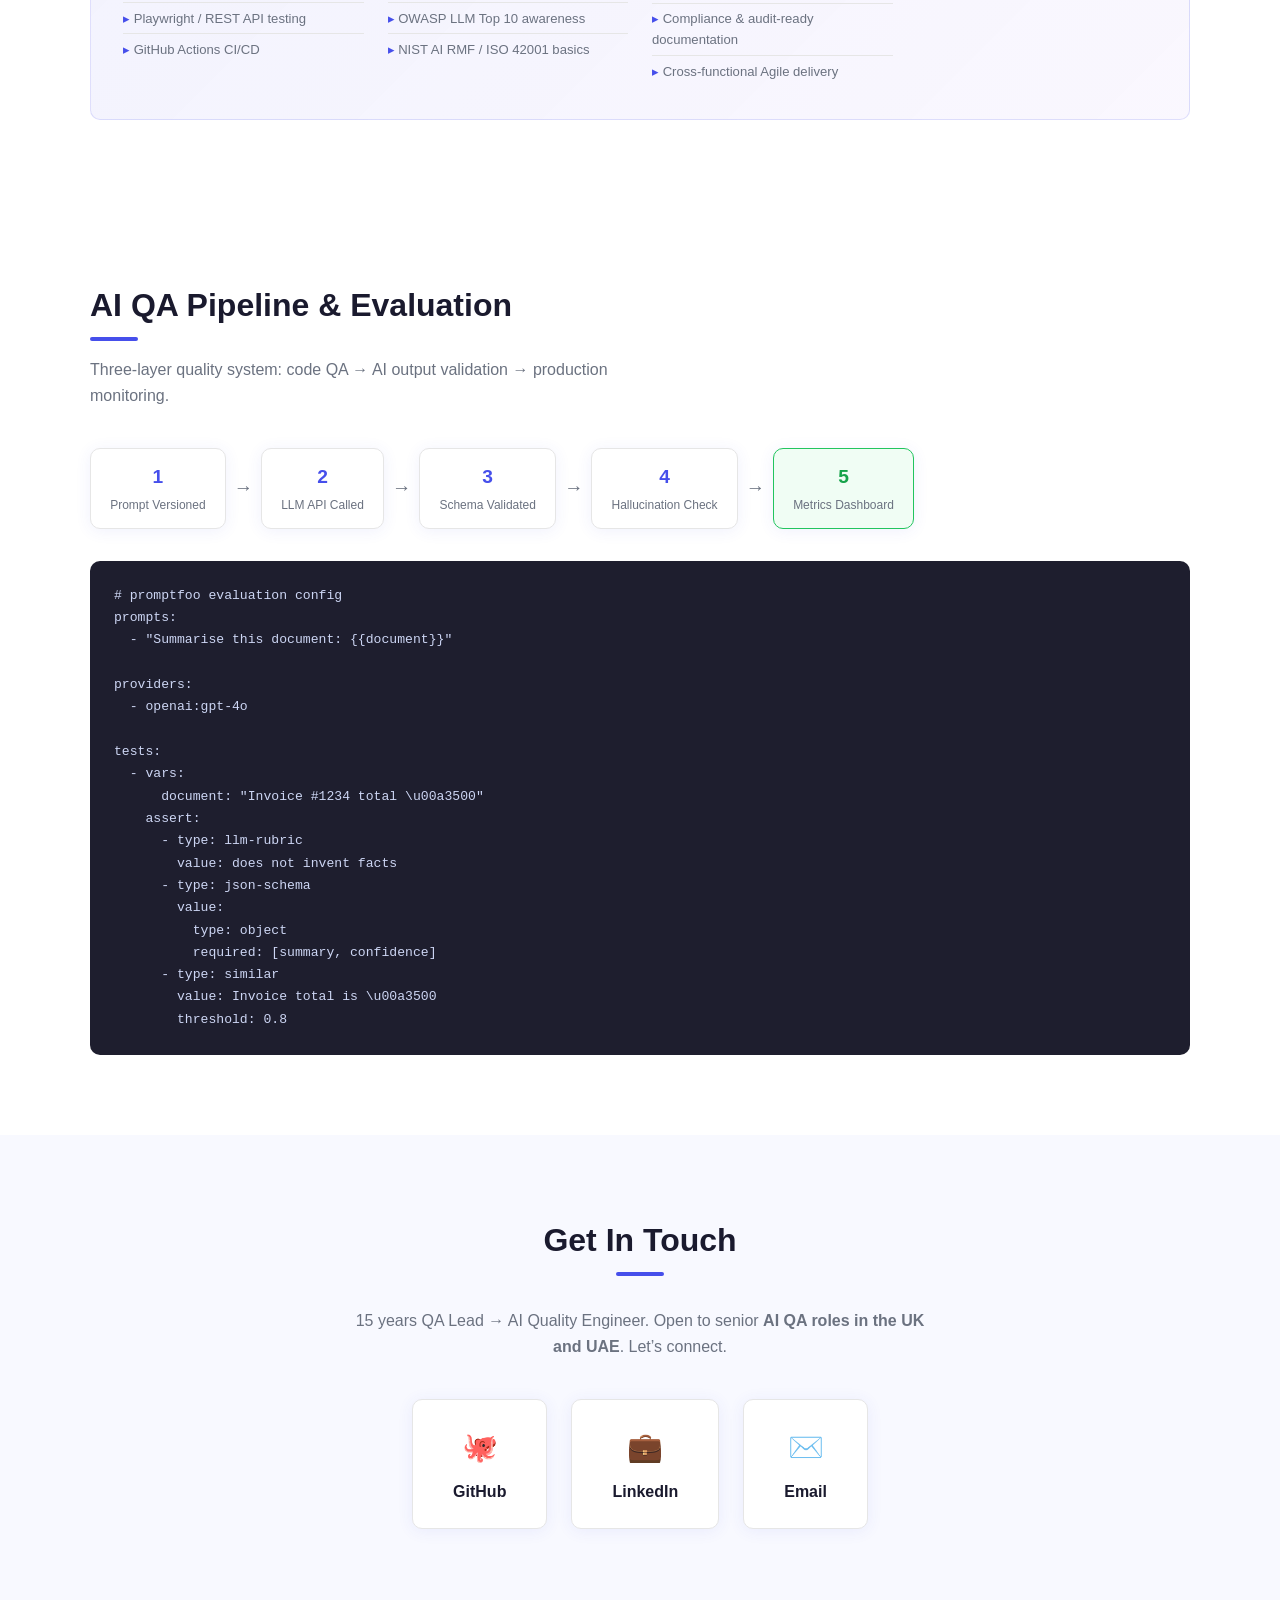
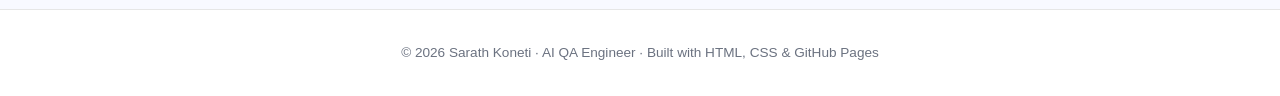
==== commit 20332a18: "Add 15yr QA Lead positioning, 12-week AI QA project roadmap, UK/UAE target roles section" ====
--- a/index.html
+++ b/index.html
@@ -17,6 +17,7 @@
       <li><a href="#projects">Projects</a></li>
       <li><a href="#artifacts">QA Artifacts</a></li>
       <li><a href="#roadmap">AI Roadmap</a></li>
+      <li><a href="#roles">Target Roles</a></li>
       <li><a href="#cicd">CI/CD</a></li>
       <li><a href="#contact">Contact</a></li>
     </ul>
@@ -42,8 +43,8 @@
     <div class="hero-content">
       <div class="avatar">SK</div>
       <h1>Sarath Koneti</h1>
-      <p class="hero-subtitle">AI QA Engineer</p>
-      <p class="hero-tags">LLM Testing · Prompt Validation · Hallucination Detection · AI Governance · Playwright</p>
+      <p class="hero-subtitle">QA Lead → AI Quality Engineer</p>
+      <p class="hero-tags">15 Years Quality Engineering · LLM Testing · Hallucination Detection · AI Governance · Playwright</p>
       <div class="hero-cta">
         <a href="https://github.com/sarathk06" target="_blank" class="btn btn-primary">GitHub</a>
         <a href="#projects" class="btn btn-outline">View Projects</a>
@@ -55,23 +56,24 @@
   <section id="about" class="section">
     <div class="container">
       <h2 class="section-title">About Me</h2>
+      <div class="experience-badge">15 Years · QA Lead · Transitioning to AI Quality Engineering</div>
       <p class="about-text">
-        AI QA Engineer specialising in <strong>validating the behaviour of probabilistic systems</strong> — LLMs, AI assistants, and intelligent pipelines. With a strong foundation in <strong>Playwright &amp; TypeScript</strong> automation and experience across government-grade compliance projects (DEFRA/MMO), I bridge traditional QA rigour with emerging AI evaluation techniques.
-        I design <strong>multi-layer quality systems</strong>: code QA, AI output validation, and production monitoring — treating prompts as code and evaluation metrics as first-class artefacts. Experienced in <strong>CI/CD pipelines</strong>, release management, and cross-functional Agile delivery. Now expanding into <strong>NIST AI RMF</strong> and <strong>ISO 42001</strong> governance frameworks as AI regulation matures.
+        Senior QA Lead with <strong>15 years of Quality Engineering and Test Automation</strong> experience, now transitioning into <strong>AI Quality Engineering</strong>. I bring battle-tested QA leadership — across government-grade compliance (DEFRA/MMO), CI/CD ownership, and cross-functional Agile delivery — and am applying that rigour to the new frontier of <strong>validating probabilistic AI systems</strong>.
+        I design <strong>multi-layer quality strategies</strong>: deterministic code QA, LLM output validation, hallucination detection, and production monitoring. Building weekly AI QA projects to demonstrate production-ready practices and targeting senior AI QA roles in the <strong>UK and UAE (Dubai)</strong>.
       </p>
       <div class="about-highlights">
+        <div class="highlight-item">✅ 15 Years QA Leadership &amp; Test Automation</div>
         <div class="highlight-item">✅ LLM Output Validation &amp; Hallucination Detection</div>
-        <div class="highlight-item">✅ Prompt Robustness &amp; Adversarial Testing</div>
-        <div class="highlight-item">✅ AI Evaluation Metrics (consistency, accuracy, task success)</div>
+        <div class="highlight-item">✅ Prompt Robustness, Adversarial &amp; Boundary Testing</div>
+        <div class="highlight-item">✅ AI Evaluation Metrics &amp; Production Monitoring</div>
         <div class="highlight-item">✅ Playwright UI &amp; API Automation (TypeScript)</div>
-        <div class="highlight-item">✅ CI/CD Pipeline Design &amp; Quality Governance</div>
-        <div class="highlight-item">✅ NIST AI RMF &amp; ISO 42001 Awareness</div>
+        <div class="highlight-item">✅ NIST AI RMF &amp; ISO 42001 Governance</div>
       </div>
       <div class="stats-row">
-        <div class="stat"><span class="stat-num">AI QA</span><span class="stat-label">Probabilistic Systems</span></div>
-        <div class="stat"><span class="stat-num">LLM</span><span class="stat-label">Output Validation</span></div>
-        <div class="stat"><span class="stat-num">Gov</span><span class="stat-label">Compliance Exposure</span></div>
-        <div class="stat"><span class="stat-num">3-Layer</span><span class="stat-label">Quality Strategy</span></div>
+        <div class="stat"><span class="stat-num">15+</span><span class="stat-label">Years Experience</span></div>
+        <div class="stat"><span class="stat-num">QA Lead</span><span class="stat-label">Leadership &amp; Strategy</span></div>
+        <div class="stat"><span class="stat-num">AI QA</span><span class="stat-label">Transition in Progress</span></div>
+        <div class="stat"><span class="stat-num">UK · UAE</span><span class="stat-label">Target Markets</span></div>
       </div>
     </div>
   </section>
@@ -288,72 +290,341 @@
   <!-- AI ROADMAP -->
   <section id="roadmap" class="section section-alt">
     <div class="container">
-      <h2 class="section-title">AI QA Roadmap</h2>
-      <p class="section-sub">Structured 6-month transition from QA Automation to AI QA Engineering — building on an existing strong foundation.</p>
-      <div class="roadmap-grid">
-
-        <div class="roadmap-card">
-          <div class="roadmap-phase">Phase 1</div>
-          <div class="roadmap-period">Weeks 1–4</div>
-          <h3>Foundation Shift</h3>
-          <ul class="roadmap-items">
-            <li>LLM basics &amp; probabilistic behaviour</li>
-            <li>Prompt engineering as a testable artefact</li>
-            <li>AI failure taxonomy: hallucination, bias, boundary breakdown</li>
-            <li>Build: Prompt → API → validated output pipeline</li>
-          </ul>
-          <div class="roadmap-status complete">✅ In Progress</div>
-        </div>
-
-        <div class="roadmap-card">
-          <div class="roadmap-phase">Phase 2</div>
-          <div class="roadmap-period">Weeks 5–10</div>
-          <h3>AI Testing Skills</h3>
-          <ul class="roadmap-items">
-            <li>Prompt robustness: same intent → multiple variations</li>
-            <li>Hallucination testing with LLM-rubric assertions</li>
-            <li>Boundary &amp; adversarial (prompt injection) testing</li>
-            <li>Output validation: schema + confidence thresholds</li>
-          </ul>
-          <div class="roadmap-status planned">📅 Planned</div>
-        </div>
-
-        <div class="roadmap-card">
-          <div class="roadmap-phase">Phase 3</div>
-          <div class="roadmap-period">Weeks 11–16</div>
-          <h3>Real AI QA Systems</h3>
-          <ul class="roadmap-items">
-            <li>AI document analyser with validation layer</li>
-            <li>Government chatbot QA suite (DEFRA/MMO context)</li>
-            <li>Multilingual assistant consistency testing</li>
-            <li>Evaluation metrics, prompt versioning, A/B testing</li>
-          </ul>
-          <div class="roadmap-status planned">📅 Planned</div>
-        </div>
-
-        <div class="roadmap-card">
-          <div class="roadmap-phase">Phase 4</div>
-          <div class="roadmap-period">Month 4–6</div>
-          <h3>Production QA Mindset</h3>
-          <ul class="roadmap-items">
-            <li>Continuous monitoring: drift &amp; performance tracking</li>
-            <li>Risk-based AI testing: safety-critical flow prioritisation</li>
-            <li>NIST AI RMF &amp; ISO 42001 governance frameworks</li>
-            <li>Audit-ready AI QA portfolio &amp; demo apps</li>
-          </ul>
-          <div class="roadmap-status planned">📅 Planned</div>
-        </div>
-
-      </div>
+      <h2 class="section-title">AI QA Weekly Project Roadmap</h2>
+      <p class="section-sub">12-week structured transition plan — one production-ready project per week, increasing in complexity. Each project = GitHub repo + README + metrics + interview story.</p>
+
+      <div class="roadmap-phases">
+
+        <!-- PHASE 1 -->
+        <div class="phase-block">
+          <div class="phase-header phase-1">
+            <span class="phase-label">Phase 1 — Weeks 1–4</span>
+            <span class="phase-title">Foundation: Prompt as a Testable Artefact</span>
+          </div>
+          <div class="weekly-grid">
+
+            <div class="week-card">
+              <div class="week-num">Week 1</div>
+              <h4>Prompt → API → Validated Output</h4>
+              <p>Call an LLM API, assert response structure, log pass/fail. Zero AI needed — pure testing mindset applied to AI.</p>
+              <ul class="week-deliverables">
+                <li>TypeScript + OpenAI/Gemini API integration</li>
+                <li>JSON schema validation on response</li>
+                <li>Pass/fail test runner with metrics</li>
+                <li>README: "What I'm testing and why"</li>
+              </ul>
+              <div class="week-tools"><span class="tech-badge">TypeScript</span><span class="tech-badge">OpenAI API</span><span class="tech-badge">Zod</span></div>
+            </div>
+
+            <div class="week-card">
+              <div class="week-num">Week 2</div>
+              <h4>Hallucination Detection Suite</h4>
+              <p>Feed known facts to an LLM, assert it doesn't invent data. Build a reusable hallucination checker.</p>
+              <ul class="week-deliverables">
+                <li>Fact-based prompt dataset (10+ cases)</li>
+                <li>LLM-rubric style assertions</li>
+                <li>Hallucination rate metric tracked</li>
+                <li>GitHub: dataset + results table in README</li>
+              </ul>
+              <div class="week-tools"><span class="tech-badge">promptfoo</span><span class="tech-badge">TypeScript</span><span class="tech-badge">LLM API</span></div>
+            </div>
+
+            <div class="week-card">
+              <div class="week-num">Week 3</div>
+              <h4>Prompt Versioning & Regression</h4>
+              <p>Version control prompts like code. Run regression tests when prompts change. Show before/after quality diff.</p>
+              <ul class="week-deliverables">
+                <li>Prompt v1 vs v2 comparison framework</li>
+                <li>Consistency score across 20 test runs</li>
+                <li>CI/CD integration via GitHub Actions</li>
+                <li>README: regression report snapshot</li>
+              </ul>
+              <div class="week-tools"><span class="tech-badge">GitHub Actions</span><span class="tech-badge">promptfoo</span><span class="tech-badge">JSON diff</span></div>
+            </div>
+
+            <div class="week-card">
+              <div class="week-num">Week 4</div>
+              <h4>Output Validation Layer</h4>
+              <p>Build a reusable validation middleware: schema check → confidence threshold → guardrail → pass/block decision.</p>
+              <ul class="week-deliverables">
+                <li>Modular validation pipeline (TypeScript)</li>
+                <li>Configurable confidence thresholds</li>
+                <li>Guardrail: block unsafe / off-topic outputs</li>
+                <li>README: architecture diagram + metrics</li>
+              </ul>
+              <div class="week-tools"><span class="tech-badge">TypeScript</span><span class="tech-badge">Zod</span><span class="tech-badge">LLM API</span></div>
+            </div>
+
+          </div>
+        </div>
+
+        <!-- PHASE 2 -->
+        <div class="phase-block">
+          <div class="phase-header phase-2">
+            <span class="phase-label">Phase 2 — Weeks 5–8</span>
+            <span class="phase-title">Intermediate: Real AI QA Techniques</span>
+          </div>
+          <div class="weekly-grid">
+
+            <div class="week-card">
+              <div class="week-num">Week 5</div>
+              <h4>Adversarial &amp; Prompt Injection Testing</h4>
+              <p>Try to break an AI system with malicious inputs, role-play attacks, and instruction overrides. Document what fails.</p>
+              <ul class="week-deliverables">
+                <li>20+ adversarial prompt test cases</li>
+                <li>Injection attempt catalogue</li>
+                <li>Vulnerability severity rating</li>
+                <li>README: findings + remediation suggestions</li>
+              </ul>
+              <div class="week-tools"><span class="tech-badge">promptfoo</span><span class="tech-badge">TypeScript</span><span class="tech-badge">OWASP LLM Top 10</span></div>
+            </div>
+
+            <div class="week-card">
+              <div class="week-num">Week 6</div>
+              <h4>Boundary &amp; Out-of-Scope Testing</h4>
+              <p>Test an AI assistant's ability to correctly decline irrelevant queries. Measure false-positive refusal rate.</p>
+              <ul class="week-deliverables">
+                <li>In-scope vs out-of-scope test dataset</li>
+                <li>Refusal rate + false-positive metrics</li>
+                <li>Boundary degradation across prompt variants</li>
+                <li>README: test results dashboard screenshot</li>
+              </ul>
+              <div class="week-tools"><span class="tech-badge">TypeScript</span><span class="tech-badge">LLM API</span><span class="tech-badge">CSV metrics</span></div>
+            </div>
+
+            <div class="week-card">
+              <div class="week-num">Week 7</div>
+              <h4>Multilingual Consistency Testing</h4>
+              <p>Same prompt in English, Arabic, French — assert semantic consistency across languages. Critical for UAE market.</p>
+              <ul class="week-deliverables">
+                <li>Cross-language prompt test suite</li>
+                <li>Semantic similarity scoring</li>
+                <li>Language drift detection</li>
+                <li>README: consistency matrix table</li>
+              </ul>
+              <div class="week-tools"><span class="tech-badge">TypeScript</span><span class="tech-badge">Embeddings API</span><span class="tech-badge">cosine similarity</span></div>
+            </div>
+
+            <div class="week-card">
+              <div class="week-num">Week 8</div>
+              <h4>AI Document Analyser QA</h4>
+              <p>Build and test an AI document analyser (invoices/contracts). Validate extracted fields, amounts, and summaries.</p>
+              <ul class="week-deliverables">
+                <li>10 sample documents with expected extractions</li>
+                <li>Field accuracy + extraction rate metrics</li>
+                <li>Schema validation on structured output</li>
+                <li>README: accuracy report with real numbers</li>
+              </ul>
+              <div class="week-tools"><span class="tech-badge">TypeScript</span><span class="tech-badge">OpenAI</span><span class="tech-badge">Playwright</span></div>
+            </div>
+
+          </div>
+        </div>
+
+        <!-- PHASE 3 -->
+        <div class="phase-block">
+          <div class="phase-header phase-3">
+            <span class="phase-label">Phase 3 — Weeks 9–12</span>
+            <span class="phase-title">Advanced: Production AI QA Systems</span>
+          </div>
+          <div class="weekly-grid">
+
+            <div class="week-card">
+              <div class="week-num">Week 9</div>
+              <h4>Government Chatbot QA Framework</h4>
+              <p>Full QA suite for a compliance-context AI assistant — safety, accuracy, and audit trail. Leverages your DEFRA/MMO background.</p>
+              <ul class="week-deliverables">
+                <li>Safety + compliance test scenarios</li>
+                <li>Audit-ready test evidence output</li>
+                <li>NIST AI RMF risk category mapping</li>
+                <li>README: compliance test report</li>
+              </ul>
+              <div class="week-tools"><span class="tech-badge">TypeScript</span><span class="tech-badge">Playwright</span><span class="tech-badge">NIST AI RMF</span></div>
+            </div>
+
+            <div class="week-card">
+              <div class="week-num">Week 10</div>
+              <h4>A/B Prompt Testing &amp; Evaluation Dashboard</h4>
+              <p>Compare two prompt strategies with statistical rigour. Build a simple HTML dashboard showing live evaluation metrics.</p>
+              <ul class="week-deliverables">
+                <li>A/B prompt comparison pipeline</li>
+                <li>Win rate, consistency, quality scores</li>
+                <li>Live metrics dashboard (HTML/CSS)</li>
+                <li>README: business impact framing</li>
+              </ul>
+              <div class="week-tools"><span class="tech-badge">TypeScript</span><span class="tech-badge">Chart.js</span><span class="tech-badge">promptfoo</span></div>
+            </div>
+
+            <div class="week-card">
+              <div class="week-num">Week 11</div>
+              <h4>AI Drift Monitoring System</h4>
+              <p>Detect when an AI system's output quality degrades over time. Build scheduled regression with alerting.</p>
+              <ul class="week-deliverables">
+                <li>Baseline quality snapshot</li>
+                <li>Scheduled evaluation via GitHub Actions</li>
+                <li>Drift alert threshold + notification</li>
+                <li>README: drift detection chart</li>
+              </ul>
+              <div class="week-tools"><span class="tech-badge">GitHub Actions</span><span class="tech-badge">TypeScript</span><span class="tech-badge">cron</span></div>
+            </div>
+
+            <div class="week-card">
+              <div class="week-num">Week 12</div>
+              <h4>Complete AI QA Portfolio Showcase</h4>
+              <p>Consolidate all 11 projects into a master portfolio repo. Add an AI QA Playbook PDF and interview-ready project summaries.</p>
+              <ul class="week-deliverables">
+                <li>Master README linking all 11 projects</li>
+                <li>AI QA Playbook (key patterns + lessons)</li>
+                <li>Metrics summary across all projects</li>
+                <li>3-line interview story per project</li>
+              </ul>
+              <div class="week-tools"><span class="tech-badge">GitHub</span><span class="tech-badge">Markdown</span><span class="tech-badge">Portfolio site</span></div>
+            </div>
+
+          </div>
+        </div>
+
+      </div>
+
       <div class="roadmap-advantage">
-        <h3>🎯 Competitive Advantage</h3>
+        <h3>🎯 Your Competitive Edge (15 Years Makes the Difference)</h3>
         <div class="advantage-grid">
-          <div class="advantage-item"><strong>Only 15%</strong> of organisations have reached AI production maturity — creating a massive validation gap</div>
-          <div class="advantage-item"><strong>88%</strong> of developers aren't confident deploying AI code — companies need validation experts</div>
-          <div class="advantage-item"><strong>Unique position:</strong> Playwright automation + government compliance exposure + early AI QA adoption</div>
-          <div class="advantage-item"><strong>QA evolving</strong> from tester → quality intelligence layer &amp; strategic guardrail</div>
-        </div>
-      </div>
+          <div class="advantage-item"><strong>QA Lead instinct</strong> — you know what breaks in production. Apply that to AI systems others only test in dev.</div>
+          <div class="advantage-item"><strong>Government compliance exposure</strong> — DEFRA/MMO gives you audit-ready, risk-based testing credibility that most AI engineers lack.</div>
+          <div class="advantage-item"><strong>Only 15%</strong> of organisations have reached AI production maturity — your seniority closes the experience gap immediately.</div>
+          <div class="advantage-item"><strong>88%</strong> of developers aren't confident deploying AI — senior QA Leads who can validate AI are the missing piece.</div>
+        </div>
+      </div>
+    </div>
+  </section>
+
+  <!-- TARGET ROLES -->
+  <section id="roles" class="section">
+    <div class="container">
+      <h2 class="section-title">Target Roles — UK &amp; UAE</h2>
+      <p class="section-sub">Senior AI QA roles I am positioning for over the next 6–12 months. 15 years of QA Lead experience + AI QA skills = top-tier salary band.</p>
+
+      <div class="roles-grid">
+
+        <div class="role-card">
+          <div class="role-market uk">🇬🇧 UK</div>
+          <h3>AI Quality Engineer</h3>
+          <p class="role-salary">£75,000 – £110,000</p>
+          <ul class="role-reqs">
+            <li>LLM output validation &amp; evaluation frameworks</li>
+            <li>Prompt testing, hallucination detection</li>
+            <li>Python or TypeScript test automation</li>
+            <li>MLOps / AI pipeline quality gates</li>
+          </ul>
+          <div class="role-employers">HSBC · BBC · NHS AI · Gov Digital Service · Lloyds · Accenture</div>
+        </div>
+
+        <div class="role-card">
+          <div class="role-market uk">🇬🇧 UK</div>
+          <h3>Principal QA Engineer (AI/ML)</h3>
+          <p class="role-salary">£85,000 – £120,000</p>
+          <ul class="role-reqs">
+            <li>AI/ML system testing strategy</li>
+            <li>NIST AI RMF / ISO 42001 governance</li>
+            <li>QA leadership + stakeholder communication</li>
+            <li>Risk-based testing for regulated industries</li>
+          </ul>
+          <div class="role-employers">Ministry of Justice · GCHQ · Deloitte · PwC · AWS · Microsoft</div>
+        </div>
+
+        <div class="role-card">
+          <div class="role-market uk">🇬🇧 UK</div>
+          <h3>Head of QA / QA Architect (AI)</h3>
+          <p class="role-salary">£100,000 – £140,000</p>
+          <ul class="role-reqs">
+            <li>AI quality strategy at enterprise scale</li>
+            <li>Build and lead AI QA teams</li>
+            <li>Board-level quality governance reporting</li>
+            <li>FinTech, GovTech, HealthTech domain</li>
+          </ul>
+          <div class="role-employers">Revolut · Monzo · HMRC · NHS England · JPMorgan · Goldman Sachs</div>
+        </div>
+
+        <div class="role-card">
+          <div class="role-market uae">🇦🇪 UAE / Dubai</div>
+          <h3>Senior AI QA Engineer</h3>
+          <p class="role-salary">AED 25,000 – 40,000/mo <span class="tax-free">Tax-free</span></p>
+          <ul class="role-reqs">
+            <li>LLM testing + Arabic/multilingual NLP validation</li>
+            <li>AI chatbot &amp; document AI quality assurance</li>
+            <li>Government &amp; banking sector AI compliance</li>
+            <li>Playwright / TypeScript automation</li>
+          </ul>
+          <div class="role-employers">Emirates NBD · du · ADNOC · Smart Dubai · G42 · Careem</div>
+        </div>
+
+        <div class="role-card">
+          <div class="role-market uae">🇦🇪 UAE / Dubai</div>
+          <h3>QA Lead — AI Products</h3>
+          <p class="role-salary">AED 30,000 – 50,000/mo <span class="tax-free">Tax-free</span></p>
+          <ul class="role-reqs">
+            <li>Lead AI QA team in fast-growth tech company</li>
+            <li>Build evaluation frameworks from scratch</li>
+            <li>Arabic language AI quality (high demand)</li>
+            <li>Regulatory compliance: UAE AI Office guidelines</li>
+          </ul>
+          <div class="role-employers">Talabat · Property Finder · Noon · Majid Al Futtaim · Etisalat</div>
+        </div>
+
+        <div class="role-card">
+          <div class="role-market uae">🇦🇪 UAE / Dubai</div>
+          <h3>AI Governance &amp; QA Consultant</h3>
+          <p class="role-salary">AED 40,000 – 65,000/mo <span class="tax-free">Tax-free</span></p>
+          <ul class="role-reqs">
+            <li>NIST AI RMF / ISO 42001 implementation</li>
+            <li>AI audit frameworks for regulated sectors</li>
+            <li>Government AI quality advisory</li>
+            <li>15+ years QA background a prerequisite</li>
+          </ul>
+          <div class="role-employers">KPMG UAE · Deloitte Middle East · PwC Dubai · UAE Federal Gov</div>
+        </div>
+
+      </div>
+
+      <div class="skills-for-roles">
+        <h3>🛠️ Must-Have Skills for These Roles</h3>
+        <div class="skills-columns">
+          <div class="skills-col">
+            <h4>Technical</h4>
+            <ul>
+              <li>promptfoo / LangSmith / Braintrust (AI eval tools)</li>
+              <li>Python (basic) + TypeScript (strong)</li>
+              <li>OpenAI, Anthropic, Azure OpenAI APIs</li>
+              <li>JSON schema validation (Zod / Ajv)</li>
+              <li>Playwright / REST API testing</li>
+              <li>GitHub Actions CI/CD</li>
+            </ul>
+          </div>
+          <div class="skills-col">
+            <h4>AI QA Domain</h4>
+            <ul>
+              <li>Hallucination detection &amp; measurement</li>
+              <li>Prompt robustness &amp; adversarial testing</li>
+              <li>AI evaluation metrics design</li>
+              <li>LLM drift monitoring</li>
+              <li>OWASP LLM Top 10 awareness</li>
+              <li>NIST AI RMF / ISO 42001 basics</li>
+            </ul>
+          </div>
+          <div class="skills-col">
+            <h4>Leadership (Your Advantage)</h4>
+            <ul>
+              <li>AI QA strategy &amp; test planning</li>
+              <li>Risk-based testing for AI systems</li>
+              <li>QA team leadership + mentoring</li>
+              <li>Stakeholder &amp; executive reporting</li>
+              <li>Compliance &amp; audit-ready documentation</li>
+              <li>Cross-functional Agile delivery</li>
+            </ul>
+          </div>
+        </div>
+      </div>
+
     </div>
   </section>
 
@@ -417,7 +688,7 @@
   <section id="contact" class="section section-alt">
     <div class="container contact-container">
       <h2 class="section-title">Get In Touch</h2>
-      <p class="section-sub">Open to <strong>AI QA Engineer</strong> &amp; SDET roles — specialising in LLM validation, AI governance, and quality engineering. Let's connect.</p>
+      <p class="section-sub">15 years QA Lead → AI Quality Engineer. Open to senior <strong>AI QA roles in the UK and UAE</strong>. Let’s connect.</p>
       <div class="contact-links">
         <a href="https://github.com/sarathk06" target="_blank" class="contact-card">
           <span class="contact-icon">🐙</span>
--- a/styles.css
+++ b/styles.css
@@ -514,79 +514,202 @@
   border-top: 1px solid var(--border);
 }
 
-/* ─── AI Roadmap ────────────────────────────────────────── */
-.roadmap-grid {
+/* ─── Experience Badge ──────────────────────────────────── */
+.experience-badge {
+  display: inline-block;
+  background: linear-gradient(135deg, var(--primary), #7c3aed);
+  color: #fff;
+  font-size: 0.82rem;
+  font-weight: 700;
+  padding: 0.4rem 1.1rem;
+  border-radius: 20px;
+  margin-bottom: 1.2rem;
+  letter-spacing: 0.03em;
+}
+
+/* ─── AI Roadmap (Phase-based) ──────────────────────────── */
+.roadmap-phases { margin-top: 2rem; display: flex; flex-direction: column; gap: 2.5rem; }
+
+.phase-block {
+  border: 1px solid var(--border);
+  border-radius: calc(var(--radius) + 2px);
+  overflow: hidden;
+  box-shadow: var(--shadow);
+}
+
+.phase-header {
+  padding: 1rem 1.5rem;
+  display: flex;
+  flex-direction: column;
+  gap: 0.2rem;
+}
+
+.phase-header.phase-1 { background: linear-gradient(135deg, #eff6ff, #dbeafe); border-bottom: 1px solid #bfdbfe; }
+.phase-header.phase-2 { background: linear-gradient(135deg, #f5f3ff, #ede9fe); border-bottom: 1px solid #c4b5fd; }
+.phase-header.phase-3 { background: linear-gradient(135deg, #ecfdf5, #d1fae5); border-bottom: 1px solid #6ee7b7; }
+
+.phase-label { font-size: 0.72rem; font-weight: 700; text-transform: uppercase; letter-spacing: 0.08em; color: var(--text-muted); }
+.phase-title { font-size: 1rem; font-weight: 700; color: var(--text); }
+
+.weekly-grid {
   display: grid;
-  grid-template-columns: repeat(auto-fill, minmax(260px, 1fr));
+  grid-template-columns: repeat(auto-fill, minmax(240px, 1fr));
+  gap: 0;
+  background: #fff;
+}
+
+.week-card {
+  padding: 1.5rem;
+  border-right: 1px solid var(--border);
+  border-bottom: 1px solid var(--border);
+  transition: background 0.2s;
+}
+
+.week-card:hover { background: #fafbff; }
+.week-card:last-child { border-right: none; }
+
+.week-num {
+  font-size: 0.7rem;
+  font-weight: 800;
+  text-transform: uppercase;
+  letter-spacing: 0.08em;
+  color: var(--primary);
+  margin-bottom: 0.4rem;
+}
+
+.week-card h4 { font-size: 0.95rem; font-weight: 700; margin-bottom: 0.5rem; color: var(--text); }
+.week-card p  { font-size: 0.82rem; color: var(--text-muted); margin-bottom: 0.75rem; line-height: 1.5; }
+
+.week-deliverables {
+  list-style: none;
+  padding: 0;
+  margin-bottom: 0.75rem;
+}
+
+.week-deliverables li {
+  font-size: 0.78rem;
+  color: var(--text-muted);
+  padding: 0.2rem 0;
+}
+
+.week-deliverables li::before { content: "✓ "; color: #16a34a; font-weight: 700; }
+
+.week-tools { display: flex; flex-wrap: wrap; gap: 0.35rem; margin-top: 0.5rem; }
+
+/* ─── Target Roles ──────────────────────────────────────── */
+.roles-grid {
+  display: grid;
+  grid-template-columns: repeat(auto-fill, minmax(280px, 1fr));
   gap: 1.5rem;
   margin-top: 2rem;
 }
 
-.roadmap-card {
+.role-card {
   background: #fff;
   border: 1px solid var(--border);
   border-radius: var(--radius);
   padding: 1.75rem;
   box-shadow: var(--shadow);
   transition: transform 0.2s;
-  position: relative;
-}
-
-.roadmap-card:hover { transform: translateY(-4px); }
-
-.roadmap-phase {
+}
+
+.role-card:hover { transform: translateY(-4px); }
+
+.role-market {
   display: inline-block;
-  background: var(--primary);
-  color: #fff;
-  font-size: 0.7rem;
+  font-size: 0.75rem;
   font-weight: 700;
-  padding: 0.2rem 0.6rem;
+  padding: 0.25rem 0.7rem;
   border-radius: 20px;
+  margin-bottom: 0.6rem;
+}
+
+.role-market.uk  { background: #eff6ff; color: #1d4ed8; border: 1px solid #bfdbfe; }
+.role-market.uae { background: #fefce8; color: #92400e; border: 1px solid #fde68a; }
+
+.role-card h3 { font-size: 1rem; font-weight: 700; margin-bottom: 0.4rem; }
+
+.role-salary {
+  font-size: 1.05rem;
+  font-weight: 800;
+  color: var(--primary);
+  margin-bottom: 0.8rem;
+}
+
+.tax-free {
+  font-size: 0.72rem;
+  background: #f0fdf4;
+  color: #16a34a;
+  border: 1px solid #bbf7d0;
+  padding: 0.1rem 0.4rem;
+  border-radius: 10px;
+  font-weight: 600;
+  margin-left: 0.4rem;
+}
+
+.role-reqs {
+  list-style: none;
+  padding: 0;
+  margin-bottom: 0.9rem;
+}
+
+.role-reqs li {
+  font-size: 0.82rem;
+  color: var(--text-muted);
+  padding: 0.25rem 0;
+  border-bottom: 1px solid var(--border);
+}
+
+.role-reqs li:last-child { border-bottom: none; }
+.role-reqs li::before { content: "→ "; color: var(--primary); font-weight: 700; }
+
+.role-employers {
+  font-size: 0.75rem;
+  color: var(--text-muted);
+  font-style: italic;
+  padding-top: 0.5rem;
+  border-top: 1px solid var(--border);
+}
+
+/* ─── Skills for Roles ──────────────────────────────────── */
+.skills-for-roles {
+  margin-top: 2.5rem;
+  background: linear-gradient(135deg, #464feb12, #7c3aed0a);
+  border: 1px solid #464feb25;
+  border-radius: var(--radius);
+  padding: 2rem;
+}
+
+.skills-for-roles h3 { font-size: 1.05rem; font-weight: 700; margin-bottom: 1.5rem; }
+
+.skills-columns {
+  display: grid;
+  grid-template-columns: repeat(auto-fill, minmax(200px, 1fr));
+  gap: 1.5rem;
+}
+
+.skills-col h4 {
+  font-size: 0.85rem;
+  font-weight: 700;
+  color: var(--primary);
+  margin-bottom: 0.75rem;
   text-transform: uppercase;
   letter-spacing: 0.05em;
-  margin-bottom: 0.3rem;
-}
-
-.roadmap-period {
-  font-size: 0.8rem;
-  color: var(--text-muted);
-  margin-bottom: 0.6rem;
-}
-
-.roadmap-card h3 {
-  font-size: 1.05rem;
-  font-weight: 700;
-  margin-bottom: 0.8rem;
-  color: var(--text);
-}
-
-.roadmap-items {
-  list-style: none;
-  padding: 0;
-  margin-bottom: 1rem;
-}
-
-.roadmap-items li {
-  font-size: 0.85rem;
+}
+
+.skills-col ul { list-style: none; padding: 0; }
+
+.skills-col li {
+  font-size: 0.82rem;
   color: var(--text-muted);
   padding: 0.3rem 0;
   border-bottom: 1px solid var(--border);
 }
 
-.roadmap-items li:last-child { border-bottom: none; }
-.roadmap-items li::before { content: "→ "; color: var(--primary); font-weight: 700; }
-
-.roadmap-status {
-  font-size: 0.78rem;
-  font-weight: 600;
-  padding: 0.3rem 0.7rem;
-  border-radius: 20px;
-  display: inline-block;
-}
-
-.roadmap-status.complete { background: #f0fdf4; color: #16a34a; border: 1px solid #bbf7d0; }
-.roadmap-status.planned  { background: #eff6ff; color: #1d4ed8; border: 1px solid #bfdbfe; }
-
+.skills-col li:last-child { border-bottom: none; }
+.skills-col li::before { content: "▸ "; color: var(--primary); }
+
+/* ─── Roadmap (old reuse) ───────────────────────────────── */
 .roadmap-advantage {
   margin-top: 2.5rem;
   background: linear-gradient(135deg, #464feb15, #7c3aed10);
@@ -595,12 +718,7 @@
   padding: 2rem;
 }
 
-.roadmap-advantage h3 {
-  font-size: 1.1rem;
-  font-weight: 700;
-  margin-bottom: 1.2rem;
-  color: var(--text);
-}
+.roadmap-advantage h3 { font-size: 1.1rem; font-weight: 700; margin-bottom: 1.2rem; color: var(--text); }
 
 .advantage-grid {
   display: grid;
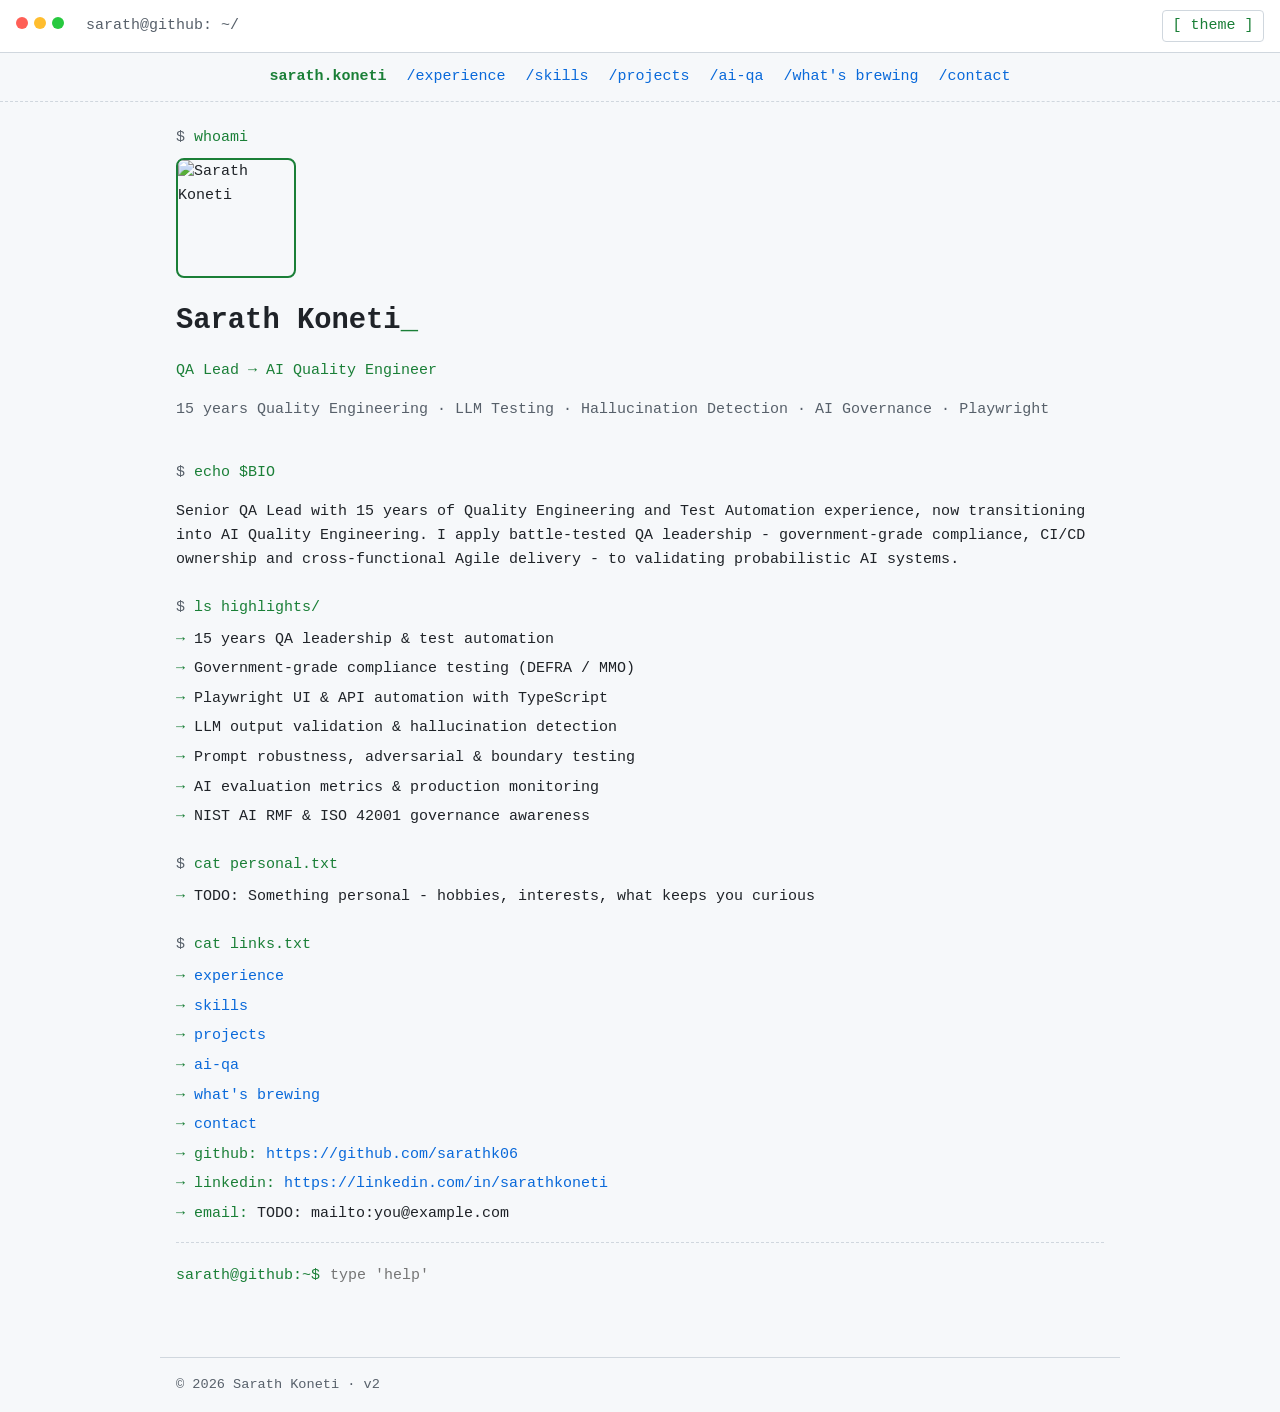
==== commit 39d343a9: "Redesign as multi-page terminal portfolio" ====
--- a/index.html
+++ b/index.html
@@ -1,715 +1,22 @@
 <!DOCTYPE html>
-<html lang="en">
+<html lang="en" data-theme="dark">
 <head>
-  <meta charset="UTF-8" />
-  <meta name="viewport" content="width=device-width, initial-scale=1.0" />
-  <title>Sarath Koneti — AI QA Engineer</title>
-  <link rel="stylesheet" href="styles.css" />
+  <meta charset="UTF-8">
+  <meta name="viewport" content="width=device-width, initial-scale=1.0">
+  <title>Sarath Koneti | ~/</title>
+  <meta name="description" content="Sarath Koneti - QA Lead transitioning to AI Quality Engineering. Playwright, LLM testing, AI governance.">
+  <meta property="og:title" content="Sarath Koneti | QA Lead → AI Quality Engineer">
+  <meta property="og:image" content="https://avatars.githubusercontent.com/u/121025188?v=4">
+  <link rel="icon" href="https://avatars.githubusercontent.com/u/121025188?s=64&v=4">
+  <link rel="alternate" type="text/plain" href="llms.txt" title="LLM-readable profile">
+  <link rel="stylesheet" href="styles.css">
+  <script src="theme.js"></script>
 </head>
-<body>
-
-  <!-- NAV -->
-  <nav class="navbar">
-    <span class="nav-logo">SK</span>
-    <ul class="nav-links">
-      <li><a href="#about">About</a></li>
-      <li><a href="#skills">Skills</a></li>
-      <li><a href="#projects">Projects</a></li>
-      <li><a href="#artifacts">QA Artifacts</a></li>
-      <li><a href="#roadmap">AI Roadmap</a></li>
-      <li><a href="#roles">Target Roles</a></li>
-      <li><a href="#cicd">CI/CD</a></li>
-      <li><a href="#contact">Contact</a></li>
-    </ul>
-  </nav>
-
-  <!-- HERO -->
-  <section class="hero">
-    <!-- Animated background blobs -->
-    <div class="blob blob-1"></div>
-    <div class="blob blob-2"></div>
-    <div class="blob blob-3"></div>
-    <!-- Floating tech pills -->
-    <div class="floating-pills">
-      <span class="pill">AI QA</span>
-      <span class="pill">LLM Testing</span>
-      <span class="pill">Playwright</span>
-      <span class="pill">TypeScript</span>
-      <span class="pill">Prompt Engineering</span>
-      <span class="pill">AI Governance</span>
-      <span class="pill">Hallucination Detection</span>
-      <span class="pill">CI/CD</span>
-    </div>
-    <div class="hero-content">
-      <div class="avatar">SK</div>
-      <h1>Sarath Koneti</h1>
-      <p class="hero-subtitle">QA Lead → AI Quality Engineer</p>
-      <p class="hero-tags">15 Years Quality Engineering · LLM Testing · Hallucination Detection · AI Governance · Playwright</p>
-      <div class="hero-cta">
-        <a href="https://github.com/sarathk06" target="_blank" class="btn btn-primary">GitHub</a>
-        <a href="#projects" class="btn btn-outline">View Projects</a>
-      </div>
-    </div>
-  </section>
-
-  <!-- ABOUT -->
-  <section id="about" class="section">
-    <div class="container">
-      <h2 class="section-title">About Me</h2>
-      <div class="experience-badge">15 Years · QA Lead · Transitioning to AI Quality Engineering</div>
-      <p class="about-text">
-        Senior QA Lead with <strong>15 years of Quality Engineering and Test Automation</strong> experience, now transitioning into <strong>AI Quality Engineering</strong>. I bring battle-tested QA leadership — across government-grade compliance (DEFRA/MMO), CI/CD ownership, and cross-functional Agile delivery — and am applying that rigour to the new frontier of <strong>validating probabilistic AI systems</strong>.
-        I design <strong>multi-layer quality strategies</strong>: deterministic code QA, LLM output validation, hallucination detection, and production monitoring. Building weekly AI QA projects to demonstrate production-ready practices and targeting senior AI QA roles in the <strong>UK and UAE (Dubai)</strong>.
-      </p>
-      <div class="about-highlights">
-        <div class="highlight-item">✅ 15 Years QA Leadership &amp; Test Automation</div>
-        <div class="highlight-item">✅ LLM Output Validation &amp; Hallucination Detection</div>
-        <div class="highlight-item">✅ Prompt Robustness, Adversarial &amp; Boundary Testing</div>
-        <div class="highlight-item">✅ AI Evaluation Metrics &amp; Production Monitoring</div>
-        <div class="highlight-item">✅ Playwright UI &amp; API Automation (TypeScript)</div>
-        <div class="highlight-item">✅ NIST AI RMF &amp; ISO 42001 Governance</div>
-      </div>
-      <div class="stats-row">
-        <div class="stat"><span class="stat-num">15+</span><span class="stat-label">Years Experience</span></div>
-        <div class="stat"><span class="stat-num">QA Lead</span><span class="stat-label">Leadership &amp; Strategy</span></div>
-        <div class="stat"><span class="stat-num">AI QA</span><span class="stat-label">Transition in Progress</span></div>
-        <div class="stat"><span class="stat-num">UK · UAE</span><span class="stat-label">Target Markets</span></div>
-      </div>
-    </div>
-  </section>
-
-  <!-- SKILLS -->
-  <section id="skills" class="section section-alt">
-    <div class="container">
-      <h2 class="section-title">Skills</h2>
-      <div class="skills-grid">
-        <div class="skill-card">
-          <span class="skill-icon">🤖</span>
-          <h3>LLM Output Validation</h3>
-          <p>Hallucination detection, JSON schema validation, confidence thresholds, and guardrails for probabilistic AI systems</p>
-        </div>
-        <div class="skill-card">
-          <span class="skill-icon">🧪</span>
-          <h3>Prompt Robustness Testing</h3>
-          <p>Same-intent variation testing, adversarial prompt injection, boundary breakdown detection, and output consistency scoring</p>
-        </div>
-        <div class="skill-card">
-          <span class="skill-icon">📐</span>
-          <h3>AI Evaluation Metrics</h3>
-          <p>Consistency score, hallucination rate, task success %, A/B prompt testing, and evaluation dataset curation</p>
-        </div>
-        <div class="skill-card">
-          <span class="skill-icon">🎭</span>
-          <h3>Playwright & TypeScript</h3>
-          <p>Production-grade UI and API automation frameworks with POM architecture, fixtures, and CI/CD integration</p>
-        </div>
-        <div class="skill-card">
-          <span class="skill-icon">⚙️</span>
-          <h3>CI/CD & Quality Engineering</h3>
-          <p>Automated pipelines with multi-layer quality gates — code QA, AI output validation, and production monitoring</p>
-        </div>
-        <div class="skill-card">
-          <span class="skill-icon">🛡️</span>
-          <h3>AI Governance</h3>
-          <p>NIST AI RMF and ISO 42001 awareness — risk-based AI testing, audit-ready validation, and safety-critical flow prioritisation</p>
-        </div>
-      </div>
-    </div>
-  </section>
-
-  <!-- PROJECTS -->
-  <section id="projects" class="section">
-    <div class="container">
-      <h2 class="section-title">Featured Projects</h2>
-      <div class="projects-grid">
-
-        <div class="project-card">
-          <div class="project-header">
-            <span class="project-tag">AI QA</span>
-          </div>
-          <h3>LLM Output Validation Framework</h3>
-          <p>End-to-end AI QA system: prompt → API → structured output validation with hallucination detection, schema enforcement, and retry guardrails.</p>
-          <ul class="project-features">
-            <li>Hallucination detection via LLM-rubric assertions</li>
-            <li>JSON schema validation on AI responses</li>
-            <li>Prompt versioning & regression suite</li>
-            <li>Evaluation metrics: consistency, task success %</li>
-          </ul>
-          <div class="project-tech">
-            <span class="tech-badge">TypeScript</span>
-            <span class="tech-badge">promptfoo</span>
-            <span class="tech-badge">LLM APIs</span>
-          </div>
-          <a href="https://github.com/sarathk06" target="_blank" class="project-link">View on GitHub →</a>
-        </div>
-
-        <div class="project-card">
-          <div class="project-header">
-            <span class="project-tag">AI QA</span>
-          </div>
-          <h3>Government Chatbot QA Suite</h3>
-          <p>Adversarial and boundary test suite for a government-context AI assistant. Validates out-of-scope handling, prompt injection resilience, and safe output compliance.</p>
-          <ul class="project-features">
-            <li>Prompt injection & adversarial inputs</li>
-            <li>Out-of-scope boundary detection</li>
-            <li>Multilingual response consistency</li>
-            <li>Compliance-aligned test evidence</li>
-          </ul>
-          <div class="project-tech">
-            <span class="tech-badge">TypeScript</span>
-            <span class="tech-badge">Playwright</span>
-            <span class="tech-badge">REST APIs</span>
-          </div>
-          <a href="https://github.com/sarathk06" target="_blank" class="project-link">View on GitHub →</a>
-        </div>
-
-        <div class="project-card">
-          <div class="project-header">
-            <span class="project-tag">Web Automation</span>
-          </div>
-          <h3>Playwright Automation Framework</h3>
-          <p>Production-grade POM framework with reusable components, fixtures, and Allure reporting. CI/CD integrated via GitHub Actions.</p>
-          <ul class="project-features">
-            <li>Page Object Model architecture</li>
-            <li>Reusable test fixtures & helpers</li>
-            <li>HTML + Allure reports</li>
-            <li>Parallel execution across browsers</li>
-          </ul>
-          <div class="project-tech">
-            <span class="tech-badge">Playwright</span>
-            <span class="tech-badge">TypeScript</span>
-            <span class="tech-badge">GitHub Actions</span>
-          </div>
-          <a href="https://github.com/sarathk06" target="_blank" class="project-link">View on GitHub →</a>
-        </div>
-
-        <div class="project-card">
-          <div class="project-header">
-            <span class="project-tag">Mobile</span>
-          </div>
-          <h3>MobileWright Android POC</h3>
-          <p>Mobile test automation framework using MobileWright targeting the Sauce Labs demo Android app. Device-agnostic via regex matching.</p>
-          <ul class="project-features">
-            <li>Android native app testing</li>
-            <li>Sauce Labs My Demo App</li>
-            <li>Login, catalog & cart flows</li>
-            <li>AVD-ready configuration</li>
-          </ul>
-          <div class="project-tech">
-            <span class="tech-badge">MobileWright</span>
-            <span class="tech-badge">TypeScript</span>
-            <span class="tech-badge">Android</span>
-          </div>
-          <a href="https://github.com/sarathk06/MobileWright-Framework" target="_blank" class="project-link">View on GitHub →</a>
-        </div>
-
-        <div class="project-card">
-          <div class="project-header">
-            <span class="project-tag">API Testing</span>
-          </div>
-          <h3>API Testing Suite</h3>
-          <p>REST API validation using Playwright request context. Covers GET/POST/PUT/DELETE flows, schema validation, and auth chaining.</p>
-          <ul class="project-features">
-            <li>CRUD endpoint coverage</li>
-            <li>Token-based auth flows</li>
-            <li>Response schema validation</li>
-            <li>Negative & boundary tests</li>
-          </ul>
-          <div class="project-tech">
-            <span class="tech-badge">Playwright</span>
-            <span class="tech-badge">REST</span>
-            <span class="tech-badge">TypeScript</span>
-          </div>
-          <a href="https://github.com/sarathk06" target="_blank" class="project-link">View on GitHub →</a>
-        </div>
-
-        <div class="project-card">
-          <div class="project-header">
-            <span class="project-tag">E2E Business Flow</span>
-          </div>
-          <h3>E2E Business Flow Tests</h3>
-          <p>Full user journey automation — login → product selection → checkout → confirmation — with negative scenario coverage.</p>
-          <ul class="project-features">
-            <li>Happy path & edge cases</li>
-            <li>Data-driven test design</li>
-            <li>Cross-browser execution</li>
-            <li>Screenshot on failure</li>
-          </ul>
-          <div class="project-tech">
-            <span class="tech-badge">Playwright</span>
-            <span class="tech-badge">TypeScript</span>
-            <span class="tech-badge">CI/CD</span>
-          </div>
-          <a href="https://github.com/sarathk06" target="_blank" class="project-link">View on GitHub →</a>
-        </div>
-
-      </div>
-    </div>
-  </section>
-
-  <!-- QA ARTIFACTS -->
-  <section id="artifacts" class="section section-alt">
-    <div class="container">
-      <h2 class="section-title">QA Artifacts</h2>
-      <p class="section-sub">Documentation and evaluation artefacts that demonstrate AI QA thinking — beyond traditional automation.</p>
-      <div class="artifacts-grid">
-        <div class="artifact-card">
-          <span class="artifact-icon">🤖</span>
-          <h3>AI Evaluation Strategy</h3>
-          <p>Risk-based AI testing approach: hallucination rate targets, consistency thresholds, and 3-layer quality framework (code QA → AI QA → monitoring).</p>
-        </div>
-        <div class="artifact-card">
-          <span class="artifact-icon">📋</span>
-          <h3>Prompt Test Dataset</h3>
-          <p>Curated prompt library with expected behaviours (not exact outputs) — covering edge cases, adversarial inputs, and boundary scenarios.</p>
-        </div>
-        <div class="artifact-card">
-          <span class="artifact-icon">🐛</span>
-          <h3>AI Failure Reports</h3>
-          <p>Sample AI defect reports documenting hallucination instances, prompt sensitivity issues, bias patterns, and remediation recommendations.</p>
-        </div>
-        <div class="artifact-card">
-          <span class="artifact-icon">🛡️</span>
-          <h3>AI Governance Checklist</h3>
-          <p>NIST AI RMF and ISO 42001-aligned validation checklist for audit-ready AI quality assurance and risk documentation.</p>
-        </div>
-        <div class="artifact-card">
-          <span class="artifact-icon">📄</span>
-          <h3>Test Strategy (Traditional)</h3>
-          <p>Risk-based testing approach, scope definition, entry/exit criteria, and quality metrics for deterministic systems.</p>
-        </div>
-        <div class="artifact-card">
-          <span class="artifact-icon">♿</span>
-          <h3>Accessibility Checklist</h3>
-          <p>WCAG 2.1 Level AA compliance checklist with automated + manual validation steps.</p>
-        </div>
-      </div>
-    </div>
-  </section>
-
-  <!-- AI ROADMAP -->
-  <section id="roadmap" class="section section-alt">
-    <div class="container">
-      <h2 class="section-title">AI QA Weekly Project Roadmap</h2>
-      <p class="section-sub">12-week structured transition plan — one production-ready project per week, increasing in complexity. Each project = GitHub repo + README + metrics + interview story.</p>
-
-      <div class="roadmap-phases">
-
-        <!-- PHASE 1 -->
-        <div class="phase-block">
-          <div class="phase-header phase-1">
-            <span class="phase-label">Phase 1 — Weeks 1–4</span>
-            <span class="phase-title">Foundation: Prompt as a Testable Artefact</span>
-          </div>
-          <div class="weekly-grid">
-
-            <div class="week-card">
-              <div class="week-num">Week 1</div>
-              <h4>Prompt → API → Validated Output</h4>
-              <p>Call an LLM API, assert response structure, log pass/fail. Zero AI needed — pure testing mindset applied to AI.</p>
-              <ul class="week-deliverables">
-                <li>TypeScript + OpenAI/Gemini API integration</li>
-                <li>JSON schema validation on response</li>
-                <li>Pass/fail test runner with metrics</li>
-                <li>README: "What I'm testing and why"</li>
-              </ul>
-              <div class="week-tools"><span class="tech-badge">TypeScript</span><span class="tech-badge">OpenAI API</span><span class="tech-badge">Zod</span></div>
-            </div>
-
-            <div class="week-card">
-              <div class="week-num">Week 2</div>
-              <h4>Hallucination Detection Suite</h4>
-              <p>Feed known facts to an LLM, assert it doesn't invent data. Build a reusable hallucination checker.</p>
-              <ul class="week-deliverables">
-                <li>Fact-based prompt dataset (10+ cases)</li>
-                <li>LLM-rubric style assertions</li>
-                <li>Hallucination rate metric tracked</li>
-                <li>GitHub: dataset + results table in README</li>
-              </ul>
-              <div class="week-tools"><span class="tech-badge">promptfoo</span><span class="tech-badge">TypeScript</span><span class="tech-badge">LLM API</span></div>
-            </div>
-
-            <div class="week-card">
-              <div class="week-num">Week 3</div>
-              <h4>Prompt Versioning & Regression</h4>
-              <p>Version control prompts like code. Run regression tests when prompts change. Show before/after quality diff.</p>
-              <ul class="week-deliverables">
-                <li>Prompt v1 vs v2 comparison framework</li>
-                <li>Consistency score across 20 test runs</li>
-                <li>CI/CD integration via GitHub Actions</li>
-                <li>README: regression report snapshot</li>
-              </ul>
-              <div class="week-tools"><span class="tech-badge">GitHub Actions</span><span class="tech-badge">promptfoo</span><span class="tech-badge">JSON diff</span></div>
-            </div>
-
-            <div class="week-card">
-              <div class="week-num">Week 4</div>
-              <h4>Output Validation Layer</h4>
-              <p>Build a reusable validation middleware: schema check → confidence threshold → guardrail → pass/block decision.</p>
-              <ul class="week-deliverables">
-                <li>Modular validation pipeline (TypeScript)</li>
-                <li>Configurable confidence thresholds</li>
-                <li>Guardrail: block unsafe / off-topic outputs</li>
-                <li>README: architecture diagram + metrics</li>
-              </ul>
-              <div class="week-tools"><span class="tech-badge">TypeScript</span><span class="tech-badge">Zod</span><span class="tech-badge">LLM API</span></div>
-            </div>
-
-          </div>
-        </div>
-
-        <!-- PHASE 2 -->
-        <div class="phase-block">
-          <div class="phase-header phase-2">
-            <span class="phase-label">Phase 2 — Weeks 5–8</span>
-            <span class="phase-title">Intermediate: Real AI QA Techniques</span>
-          </div>
-          <div class="weekly-grid">
-
-            <div class="week-card">
-              <div class="week-num">Week 5</div>
-              <h4>Adversarial &amp; Prompt Injection Testing</h4>
-              <p>Try to break an AI system with malicious inputs, role-play attacks, and instruction overrides. Document what fails.</p>
-              <ul class="week-deliverables">
-                <li>20+ adversarial prompt test cases</li>
-                <li>Injection attempt catalogue</li>
-                <li>Vulnerability severity rating</li>
-                <li>README: findings + remediation suggestions</li>
-              </ul>
-              <div class="week-tools"><span class="tech-badge">promptfoo</span><span class="tech-badge">TypeScript</span><span class="tech-badge">OWASP LLM Top 10</span></div>
-            </div>
-
-            <div class="week-card">
-              <div class="week-num">Week 6</div>
-              <h4>Boundary &amp; Out-of-Scope Testing</h4>
-              <p>Test an AI assistant's ability to correctly decline irrelevant queries. Measure false-positive refusal rate.</p>
-              <ul class="week-deliverables">
-                <li>In-scope vs out-of-scope test dataset</li>
-                <li>Refusal rate + false-positive metrics</li>
-                <li>Boundary degradation across prompt variants</li>
-                <li>README: test results dashboard screenshot</li>
-              </ul>
-              <div class="week-tools"><span class="tech-badge">TypeScript</span><span class="tech-badge">LLM API</span><span class="tech-badge">CSV metrics</span></div>
-            </div>
-
-            <div class="week-card">
-              <div class="week-num">Week 7</div>
-              <h4>Multilingual Consistency Testing</h4>
-              <p>Same prompt in English, Arabic, French — assert semantic consistency across languages. Critical for UAE market.</p>
-              <ul class="week-deliverables">
-                <li>Cross-language prompt test suite</li>
-                <li>Semantic similarity scoring</li>
-                <li>Language drift detection</li>
-                <li>README: consistency matrix table</li>
-              </ul>
-              <div class="week-tools"><span class="tech-badge">TypeScript</span><span class="tech-badge">Embeddings API</span><span class="tech-badge">cosine similarity</span></div>
-            </div>
-
-            <div class="week-card">
-              <div class="week-num">Week 8</div>
-              <h4>AI Document Analyser QA</h4>
-              <p>Build and test an AI document analyser (invoices/contracts). Validate extracted fields, amounts, and summaries.</p>
-              <ul class="week-deliverables">
-                <li>10 sample documents with expected extractions</li>
-                <li>Field accuracy + extraction rate metrics</li>
-                <li>Schema validation on structured output</li>
-                <li>README: accuracy report with real numbers</li>
-              </ul>
-              <div class="week-tools"><span class="tech-badge">TypeScript</span><span class="tech-badge">OpenAI</span><span class="tech-badge">Playwright</span></div>
-            </div>
-
-          </div>
-        </div>
-
-        <!-- PHASE 3 -->
-        <div class="phase-block">
-          <div class="phase-header phase-3">
-            <span class="phase-label">Phase 3 — Weeks 9–12</span>
-            <span class="phase-title">Advanced: Production AI QA Systems</span>
-          </div>
-          <div class="weekly-grid">
-
-            <div class="week-card">
-              <div class="week-num">Week 9</div>
-              <h4>Government Chatbot QA Framework</h4>
-              <p>Full QA suite for a compliance-context AI assistant — safety, accuracy, and audit trail. Leverages your DEFRA/MMO background.</p>
-              <ul class="week-deliverables">
-                <li>Safety + compliance test scenarios</li>
-                <li>Audit-ready test evidence output</li>
-                <li>NIST AI RMF risk category mapping</li>
-                <li>README: compliance test report</li>
-              </ul>
-              <div class="week-tools"><span class="tech-badge">TypeScript</span><span class="tech-badge">Playwright</span><span class="tech-badge">NIST AI RMF</span></div>
-            </div>
-
-            <div class="week-card">
-              <div class="week-num">Week 10</div>
-              <h4>A/B Prompt Testing &amp; Evaluation Dashboard</h4>
-              <p>Compare two prompt strategies with statistical rigour. Build a simple HTML dashboard showing live evaluation metrics.</p>
-              <ul class="week-deliverables">
-                <li>A/B prompt comparison pipeline</li>
-                <li>Win rate, consistency, quality scores</li>
-                <li>Live metrics dashboard (HTML/CSS)</li>
-                <li>README: business impact framing</li>
-              </ul>
-              <div class="week-tools"><span class="tech-badge">TypeScript</span><span class="tech-badge">Chart.js</span><span class="tech-badge">promptfoo</span></div>
-            </div>
-
-            <div class="week-card">
-              <div class="week-num">Week 11</div>
-              <h4>AI Drift Monitoring System</h4>
-              <p>Detect when an AI system's output quality degrades over time. Build scheduled regression with alerting.</p>
-              <ul class="week-deliverables">
-                <li>Baseline quality snapshot</li>
-                <li>Scheduled evaluation via GitHub Actions</li>
-                <li>Drift alert threshold + notification</li>
-                <li>README: drift detection chart</li>
-              </ul>
-              <div class="week-tools"><span class="tech-badge">GitHub Actions</span><span class="tech-badge">TypeScript</span><span class="tech-badge">cron</span></div>
-            </div>
-
-            <div class="week-card">
-              <div class="week-num">Week 12</div>
-              <h4>Complete AI QA Portfolio Showcase</h4>
-              <p>Consolidate all 11 projects into a master portfolio repo. Add an AI QA Playbook PDF and interview-ready project summaries.</p>
-              <ul class="week-deliverables">
-                <li>Master README linking all 11 projects</li>
-                <li>AI QA Playbook (key patterns + lessons)</li>
-                <li>Metrics summary across all projects</li>
-                <li>3-line interview story per project</li>
-              </ul>
-              <div class="week-tools"><span class="tech-badge">GitHub</span><span class="tech-badge">Markdown</span><span class="tech-badge">Portfolio site</span></div>
-            </div>
-
-          </div>
-        </div>
-
-      </div>
-
-      <div class="roadmap-advantage">
-        <h3>🎯 Your Competitive Edge (15 Years Makes the Difference)</h3>
-        <div class="advantage-grid">
-          <div class="advantage-item"><strong>QA Lead instinct</strong> — you know what breaks in production. Apply that to AI systems others only test in dev.</div>
-          <div class="advantage-item"><strong>Government compliance exposure</strong> — DEFRA/MMO gives you audit-ready, risk-based testing credibility that most AI engineers lack.</div>
-          <div class="advantage-item"><strong>Only 15%</strong> of organisations have reached AI production maturity — your seniority closes the experience gap immediately.</div>
-          <div class="advantage-item"><strong>88%</strong> of developers aren't confident deploying AI — senior QA Leads who can validate AI are the missing piece.</div>
-        </div>
-      </div>
-    </div>
-  </section>
-
-  <!-- TARGET ROLES -->
-  <section id="roles" class="section">
-    <div class="container">
-      <h2 class="section-title">Target Roles — UK &amp; UAE</h2>
-      <p class="section-sub">Senior AI QA roles I am positioning for over the next 6–12 months. 15 years of QA Lead experience + AI QA skills = top-tier salary band.</p>
-
-      <div class="roles-grid">
-
-        <div class="role-card">
-          <div class="role-market uk">🇬🇧 UK</div>
-          <h3>AI Quality Engineer</h3>
-          <p class="role-salary">£75,000 – £110,000</p>
-          <ul class="role-reqs">
-            <li>LLM output validation &amp; evaluation frameworks</li>
-            <li>Prompt testing, hallucination detection</li>
-            <li>Python or TypeScript test automation</li>
-            <li>MLOps / AI pipeline quality gates</li>
-          </ul>
-          <div class="role-employers">HSBC · BBC · NHS AI · Gov Digital Service · Lloyds · Accenture</div>
-        </div>
-
-        <div class="role-card">
-          <div class="role-market uk">🇬🇧 UK</div>
-          <h3>Principal QA Engineer (AI/ML)</h3>
-          <p class="role-salary">£85,000 – £120,000</p>
-          <ul class="role-reqs">
-            <li>AI/ML system testing strategy</li>
-            <li>NIST AI RMF / ISO 42001 governance</li>
-            <li>QA leadership + stakeholder communication</li>
-            <li>Risk-based testing for regulated industries</li>
-          </ul>
-          <div class="role-employers">Ministry of Justice · GCHQ · Deloitte · PwC · AWS · Microsoft</div>
-        </div>
-
-        <div class="role-card">
-          <div class="role-market uk">🇬🇧 UK</div>
-          <h3>Head of QA / QA Architect (AI)</h3>
-          <p class="role-salary">£100,000 – £140,000</p>
-          <ul class="role-reqs">
-            <li>AI quality strategy at enterprise scale</li>
-            <li>Build and lead AI QA teams</li>
-            <li>Board-level quality governance reporting</li>
-            <li>FinTech, GovTech, HealthTech domain</li>
-          </ul>
-          <div class="role-employers">Revolut · Monzo · HMRC · NHS England · JPMorgan · Goldman Sachs</div>
-        </div>
-
-        <div class="role-card">
-          <div class="role-market uae">🇦🇪 UAE / Dubai</div>
-          <h3>Senior AI QA Engineer</h3>
-          <p class="role-salary">AED 25,000 – 40,000/mo <span class="tax-free">Tax-free</span></p>
-          <ul class="role-reqs">
-            <li>LLM testing + Arabic/multilingual NLP validation</li>
-            <li>AI chatbot &amp; document AI quality assurance</li>
-            <li>Government &amp; banking sector AI compliance</li>
-            <li>Playwright / TypeScript automation</li>
-          </ul>
-          <div class="role-employers">Emirates NBD · du · ADNOC · Smart Dubai · G42 · Careem</div>
-        </div>
-
-        <div class="role-card">
-          <div class="role-market uae">🇦🇪 UAE / Dubai</div>
-          <h3>QA Lead — AI Products</h3>
-          <p class="role-salary">AED 30,000 – 50,000/mo <span class="tax-free">Tax-free</span></p>
-          <ul class="role-reqs">
-            <li>Lead AI QA team in fast-growth tech company</li>
-            <li>Build evaluation frameworks from scratch</li>
-            <li>Arabic language AI quality (high demand)</li>
-            <li>Regulatory compliance: UAE AI Office guidelines</li>
-          </ul>
-          <div class="role-employers">Talabat · Property Finder · Noon · Majid Al Futtaim · Etisalat</div>
-        </div>
-
-        <div class="role-card">
-          <div class="role-market uae">🇦🇪 UAE / Dubai</div>
-          <h3>AI Governance &amp; QA Consultant</h3>
-          <p class="role-salary">AED 40,000 – 65,000/mo <span class="tax-free">Tax-free</span></p>
-          <ul class="role-reqs">
-            <li>NIST AI RMF / ISO 42001 implementation</li>
-            <li>AI audit frameworks for regulated sectors</li>
-            <li>Government AI quality advisory</li>
-            <li>15+ years QA background a prerequisite</li>
-          </ul>
-          <div class="role-employers">KPMG UAE · Deloitte Middle East · PwC Dubai · UAE Federal Gov</div>
-        </div>
-
-      </div>
-
-      <div class="skills-for-roles">
-        <h3>🛠️ Must-Have Skills for These Roles</h3>
-        <div class="skills-columns">
-          <div class="skills-col">
-            <h4>Technical</h4>
-            <ul>
-              <li>promptfoo / LangSmith / Braintrust (AI eval tools)</li>
-              <li>Python (basic) + TypeScript (strong)</li>
-              <li>OpenAI, Anthropic, Azure OpenAI APIs</li>
-              <li>JSON schema validation (Zod / Ajv)</li>
-              <li>Playwright / REST API testing</li>
-              <li>GitHub Actions CI/CD</li>
-            </ul>
-          </div>
-          <div class="skills-col">
-            <h4>AI QA Domain</h4>
-            <ul>
-              <li>Hallucination detection &amp; measurement</li>
-              <li>Prompt robustness &amp; adversarial testing</li>
-              <li>AI evaluation metrics design</li>
-              <li>LLM drift monitoring</li>
-              <li>OWASP LLM Top 10 awareness</li>
-              <li>NIST AI RMF / ISO 42001 basics</li>
-            </ul>
-          </div>
-          <div class="skills-col">
-            <h4>Leadership (Your Advantage)</h4>
-            <ul>
-              <li>AI QA strategy &amp; test planning</li>
-              <li>Risk-based testing for AI systems</li>
-              <li>QA team leadership + mentoring</li>
-              <li>Stakeholder &amp; executive reporting</li>
-              <li>Compliance &amp; audit-ready documentation</li>
-              <li>Cross-functional Agile delivery</li>
-            </ul>
-          </div>
-        </div>
-      </div>
-
-    </div>
-  </section>
-
-  <!-- CI/CD -->
-  <section id="cicd" class="section">
-    <div class="container">
-      <h2 class="section-title">AI QA Pipeline & Evaluation</h2>
-      <p class="section-sub">Three-layer quality system: code QA → AI output validation → production monitoring.</p>
-      <div class="cicd-block">
-        <div class="pipeline-steps">
-          <div class="pipeline-step">
-            <span class="step-num">1</span>
-            <span class="step-label">Prompt Versioned</span>
-          </div>
-          <div class="pipeline-arrow">→</div>
-          <div class="pipeline-step">
-            <span class="step-num">2</span>
-            <span class="step-label">LLM API Called</span>
-          </div>
-          <div class="pipeline-arrow">→</div>
-          <div class="pipeline-step">
-            <span class="step-num">3</span>
-            <span class="step-label">Schema Validated</span>
-          </div>
-          <div class="pipeline-arrow">→</div>
-          <div class="pipeline-step">
-            <span class="step-num">4</span>
-            <span class="step-label">Hallucination Check</span>
-          </div>
-          <div class="pipeline-arrow">→</div>
-          <div class="pipeline-step success">
-            <span class="step-num">5</span>
-            <span class="step-label">Metrics Dashboard</span>
-          </div>
-        </div>
-        <pre class="code-block"><code># promptfoo evaluation config
-prompts:
-  - "Summarise this document: {{document}}"
-
-providers:
-  - openai:gpt-4o
-
-tests:
-  - vars:
-      document: "Invoice #1234 total \u00a3500"
-    assert:
-      - type: llm-rubric
-        value: does not invent facts
-      - type: json-schema
-        value:
-          type: object
-          required: [summary, confidence]
-      - type: similar
-        value: Invoice total is \u00a3500
-        threshold: 0.8</code></pre>
-      </div>
-    </div>
-  </section>
-
-  <!-- CONTACT -->
-  <section id="contact" class="section section-alt">
-    <div class="container contact-container">
-      <h2 class="section-title">Get In Touch</h2>
-      <p class="section-sub">15 years QA Lead → AI Quality Engineer. Open to senior <strong>AI QA roles in the UK and UAE</strong>. Let’s connect.</p>
-      <div class="contact-links">
-        <a href="https://github.com/sarathk06" target="_blank" class="contact-card">
-          <span class="contact-icon">🐙</span>
-          <span>GitHub</span>
-        </a>
-        <a href="https://linkedin.com/in/sarathkoneti" target="_blank" class="contact-card">
-          <span class="contact-icon">💼</span>
-          <span>LinkedIn</span>
-        </a>
-        <a href="mailto:sarath@example.com" class="contact-card">
-          <span class="contact-icon">✉️</span>
-          <span>Email</span>
-        </a>
-      </div>
-    </div>
-  </section>
-
-  <footer class="footer">
-    <p>© 2026 Sarath Koneti · AI QA Engineer · Built with HTML, CSS & GitHub Pages</p>
-  </footer>
-
-  <script src="script.js"></script>
+<body data-page="home">
+  <div id="app"></div>
+  <noscript>This site needs JavaScript. Plain-text profile: <a href="llms.txt">llms.txt</a></noscript>
+  <script src="profile.js"></script>
+  <script src="app.js"></script>
+  <script src="webmcp.js"></script>
 </body>
 </html>
--- a/styles.css
+++ b/styles.css
@@ -1,761 +1,98 @@
-/* ─── Reset & Base ─────────────────────────────────────── */
-*, *::before, *::after { box-sizing: border-box; margin: 0; padding: 0; }
-
 :root {
-  --primary:    #464feb;
-  --primary-dark: #2f3bd4;
-  --bg:         #ffffff;
-  --bg-alt:     #f8f9ff;
-  --text:       #1a1a2e;
-  --text-muted: #6b7280;
-  --border:     #e6e6e6;
-  --radius:     10px;
-  --shadow:     0 2px 16px rgba(70,79,235,0.08);
+  --font: 'JetBrains Mono', 'Fira Code', Consolas, 'Courier New', monospace;
+}
+[data-theme='dark'] {
+  --bg: #0d1117; --panel: #161b22; --border: #30363d;
+  --fg: #c9d1d9; --muted: #8b949e; --accent: #39d353; --accent2: #58a6ff; --error: #f85149;
+}
+[data-theme='light'] {
+  --bg: #f6f8fa; --panel: #ffffff; --border: #d0d7de;
+  --fg: #1f2328; --muted: #57606a; --accent: #1a7f37; --accent2: #0969da; --error: #cf222e;
 }
 
+* { box-sizing: border-box; }
 html { scroll-behavior: smooth; }
+body {
+  margin: 0; background: var(--bg); color: var(--fg);
+  font-family: var(--font); font-size: 15px; line-height: 1.6;
+  transition: background .2s, color .2s;
+}
+a { color: var(--accent2); text-decoration: none; }
+a:hover, a:focus-visible { text-decoration: underline; }
 
-body {
-  font-family: -apple-system, BlinkMacSystemFont, 'Segoe UI', Roboto, sans-serif;
-  color: var(--text);
-  background: var(--bg);
-  line-height: 1.6;
+.topbar {
+  position: sticky; top: 0; z-index: 10;
+  display: flex; align-items: center; gap: 1rem;
+  padding: .6rem 1rem; background: var(--panel); border-bottom: 1px solid var(--border);
+}
+.dots span { display: inline-block; width: 12px; height: 12px; border-radius: 50%; margin-right: 6px; }
+.dots span:nth-child(1) { background: #ff5f56; }
+.dots span:nth-child(2) { background: #ffbd2e; }
+.dots span:nth-child(3) { background: #27c93f; }
+.title { flex: 1; color: var(--muted); }
+.theme-toggle {
+  font: inherit; color: var(--accent); background: none;
+  border: 1px solid var(--border); border-radius: 4px; padding: .2rem .6rem; cursor: pointer;
 }
 
-a { text-decoration: none; color: var(--primary); }
-a:hover { color: var(--primary-dark); }
-
-/* ─── Navbar ────────────────────────────────────────────── */
-.navbar {
-  position: sticky;
-  top: 0;
-  z-index: 100;
-  display: flex;
-  align-items: center;
-  justify-content: space-between;
-  padding: 0.9rem 2.5rem;
-  background: rgba(255,255,255,0.95);
-  backdrop-filter: blur(8px);
-  border-bottom: 1px solid var(--border);
+.nav {
+  display: flex; flex-wrap: wrap; gap: .5rem 1.25rem; justify-content: center;
+  padding: .75rem 1rem; border-bottom: 1px dashed var(--border);
 }
 
-.nav-logo {
-  font-weight: 800;
-  font-size: 1.2rem;
-  color: var(--primary);
-  background: #eef0ff;
-  padding: 0.3rem 0.65rem;
-  border-radius: 6px;
+.nav a.active { color: var(--accent); font-weight: bold; }
+
+.terminal { max-width: 960px; margin: 0 auto; padding: 1.5rem 1rem 3rem; }
+section { padding: 1.25rem 0; scroll-margin-top: 4rem; }
+.cmd { color: var(--accent); margin: 1.5rem 0 .5rem; }
+.terminal > .cmd:first-child { margin-top: 0; }
+.cmd::before { content: '$ '; color: var(--muted); }
+
+.hero { display: flex; gap: 1.25rem; align-items: center; flex-wrap: wrap; margin-bottom: 1rem; }
+.avatar { border-radius: 8px; border: 2px solid var(--accent); }
+h1 { margin: 0; font-size: 1.8rem; }
+h1::after { content: '_'; color: var(--accent); animation: blink 1s steps(1) infinite; }
+@keyframes blink { 50% { opacity: 0; } }
+
+.accent { color: var(--accent); }
+.accent2 { color: var(--accent2); }
+.muted { color: var(--muted); }
+
+.job { margin: 0 0 1.5rem; }
+.job p { margin: .15rem 0; }
+.stats { display: flex; flex-wrap: wrap; gap: .5rem 2rem; padding-top: 1rem; border-top: 1px dashed var(--border); }
+.pipeline { color: var(--accent2); overflow-x: auto; white-space: nowrap; }
+.error { color: var(--error); }
+
+.list { list-style: none; padding-left: 0; margin: 0; }
+.list li { margin: .35rem 0; }
+.list p { margin: .15rem 0 0; }
+.list.arrow li::before { content: '\2192  '; color: var(--accent); }
+
+.grid { display: grid; grid-template-columns: repeat(auto-fit, minmax(200px, 1fr)); gap: 1rem; }
+.cards { display: grid; grid-template-columns: repeat(auto-fit, minmax(260px, 1fr)); gap: 1rem; }
+.card {
+  display: block; color: var(--fg); padding: .9rem 1rem;
+  background: var(--panel); border: 1px solid var(--border); border-radius: 6px;
+  transition: border-color .15s, transform .15s;
+}
+.card:hover, .card:focus-visible { border-color: var(--accent); transform: translateY(-2px); text-decoration: none; }
+.card p { margin: .2rem 0; }
+
+.shell { border-top: 1px dashed var(--border); margin-top: 1rem; }
+.shell pre { margin: .2rem 0; white-space: pre-wrap; font-family: inherit; }
+.prompt-line { display: flex; gap: .5rem; align-items: center; }
+.prompt { color: var(--accent); white-space: nowrap; }
+.prompt-line input {
+  flex: 1; font: inherit; color: var(--fg); background: transparent;
+  border: none; outline: none; caret-color: var(--accent);
 }
 
-.nav-links {
-  display: flex;
-  gap: 2rem;
-  list-style: none;
+.footer {
+  display: flex; justify-content: space-between; flex-wrap: wrap; gap: .5rem;
+  max-width: 960px; margin: 0 auto; padding: 1rem; border-top: 1px solid var(--border); font-size: .85rem;
 }
 
-.nav-links a {
-  font-size: 0.9rem;
-  font-weight: 500;
-  color: var(--text-muted);
-  transition: color 0.2s;
+@media (prefers-reduced-motion: reduce) {
+  * { animation: none !important; transition: none !important; scroll-behavior: auto !important; }
 }
-
-.nav-links a:hover { color: var(--primary); }
-
-/* ─── Hero ──────────────────────────────────────────────── */
-.hero {
-  min-height: 92vh;
-  display: flex;
-  align-items: center;
-  justify-content: center;
-  text-align: center;
-  background: linear-gradient(135deg, #0f0c29 0%, #1a1a4e 50%, #24243e 100%);
-  padding: 4rem 1.5rem;
-  position: relative;
-  overflow: hidden;
-}
-
-/* Animated blobs */
-.blob {
-  position: absolute;
-  border-radius: 50%;
-  filter: blur(80px);
-  opacity: 0.18;
-  animation: blobFloat 8s ease-in-out infinite alternate;
-}
-.blob-1 {
-  width: 500px; height: 500px;
-  background: #464feb;
-  top: -100px; left: -100px;
-  animation-duration: 9s;
-}
-.blob-2 {
-  width: 400px; height: 400px;
-  background: #7c3aed;
-  bottom: -80px; right: -80px;
-  animation-duration: 11s;
-  animation-delay: -3s;
-}
-.blob-3 {
-  width: 300px; height: 300px;
-  background: #06b6d4;
-  top: 40%; left: 55%;
-  animation-duration: 13s;
-  animation-delay: -6s;
-}
-@keyframes blobFloat {
-  from { transform: translate(0, 0) scale(1); }
-  to   { transform: translate(30px, 20px) scale(1.08); }
-}
-
-/* Floating pills */
-.floating-pills {
-  position: absolute;
-  inset: 0;
-  pointer-events: none;
-}
-.pill {
-  position: absolute;
-  background: rgba(255,255,255,0.07);
-  border: 1px solid rgba(255,255,255,0.15);
-  color: rgba(255,255,255,0.55);
-  font-size: 0.75rem;
-  font-weight: 600;
-  padding: 0.3rem 0.8rem;
-  border-radius: 20px;
-  backdrop-filter: blur(4px);
-  animation: pillDrift 6s ease-in-out infinite alternate;
-}
-.pill:nth-child(1)  { top: 15%; left: 8%;  animation-duration: 7s; }
-.pill:nth-child(2)  { top: 25%; right: 10%; animation-duration: 9s; animation-delay: -2s; }
-.pill:nth-child(3)  { top: 65%; left: 6%;  animation-duration: 8s; animation-delay: -1s; }
-.pill:nth-child(4)  { top: 72%; right: 8%; animation-duration: 10s; animation-delay: -3s; }
-.pill:nth-child(5)  { top: 45%; left: 3%;  animation-duration: 6s; animation-delay: -4s; }
-.pill:nth-child(6)  { top: 10%; right: 20%; animation-duration: 11s; animation-delay: -5s; }
-@keyframes pillDrift {
-  from { transform: translateY(0); }
-  to   { transform: translateY(-12px); }
-}
-
-/* Avatar */
-.avatar {
-  width: 80px; height: 80px;
-  border-radius: 50%;
-  background: linear-gradient(135deg, #464feb, #7c3aed);
-  color: #fff;
-  font-size: 1.6rem;
-  font-weight: 800;
-  display: flex;
-  align-items: center;
-  justify-content: center;
-  margin: 0 auto 1.25rem;
-  box-shadow: 0 0 0 4px rgba(70,79,235,0.3), 0 0 40px rgba(70,79,235,0.4);
-  position: relative;
-  z-index: 1;
-}
-
-.hero-content { max-width: 700px; position: relative; z-index: 1; }
-
-.hero h1 {
-  font-size: clamp(2.5rem, 6vw, 4rem);
-  font-weight: 800;
-  letter-spacing: -1px;
-  background: linear-gradient(135deg, #a5b4fc 0%, #ffffff 50%, #c4b5fd 100%);
-  -webkit-background-clip: text;
-  -webkit-text-fill-color: transparent;
-  background-clip: text;
-  margin-bottom: 0.5rem;
-}
-
-.hero-subtitle {
-  font-size: 1.3rem;
-  font-weight: 600;
-  color: rgba(255,255,255,0.85);
-  margin-bottom: 0.75rem;
-}
-
-.hero-tags {
-  font-size: 0.95rem;
-  color: rgba(255,255,255,0.45);
-  margin-bottom: 2rem;
-}
-
-.hero-cta { display: flex; gap: 1rem; justify-content: center; flex-wrap: wrap; }
-
-.btn {
-  display: inline-block;
-  padding: 0.7rem 1.8rem;
-  border-radius: var(--radius);
-  font-weight: 600;
-  font-size: 0.95rem;
-  transition: transform 0.15s, box-shadow 0.15s;
-}
-
-.btn:hover { transform: translateY(-2px); box-shadow: 0 6px 20px rgba(70,79,235,0.25); }
-
-.btn-primary {
-  background: var(--primary);
-  color: #fff;
-}
-
-.btn-primary:hover { background: var(--primary-dark); color: #fff; }
-
-.btn-outline {
-  border: 2px solid var(--primary);
-  color: var(--primary);
-}
-
-.btn-outline:hover { background: var(--primary); color: #fff; }
-
-/* ─── Sections ──────────────────────────────────────────── */
-.section { padding: 5rem 1.5rem; }
-.section-alt { background: var(--bg-alt); }
-
-.container { max-width: 1100px; margin: 0 auto; }
-
-.section-title {
-  font-size: 2rem;
-  font-weight: 800;
-  margin-bottom: 1rem;
-  position: relative;
-  display: inline-block;
-}
-
-.section-title::after {
-  content: '';
-  display: block;
-  width: 48px;
-  height: 4px;
-  background: var(--primary);
-  border-radius: 2px;
-  margin-top: 6px;
-}
-
-.section-sub {
-  color: var(--text-muted);
-  margin-bottom: 2.5rem;
-  max-width: 600px;
-}
-
-/* ─── About ─────────────────────────────────────────────── */
-.about-text {
-  font-size: 1.1rem;
-  color: var(--text-muted);
-  max-width: 720px;
-  margin-bottom: 2.5rem;
-}
-
-.stats-row { display: flex; gap: 2rem; flex-wrap: wrap; }
-
-.stat {
-  display: flex;
-  flex-direction: column;
-  align-items: center;
-  background: #fff;
-  border: 1px solid var(--border);
-  border-radius: var(--radius);
-  padding: 1.2rem 2rem;
-  min-width: 140px;
-  box-shadow: var(--shadow);
-}
-
-.stat-num {
-  font-size: 2rem;
-  font-weight: 800;
-  color: var(--primary);
-}
-
-.stat-label {
-  font-size: 0.8rem;
-  color: var(--text-muted);
-  text-align: center;
-  margin-top: 0.25rem;
-}
-
-/* ─── About highlights ──────────────────────────────────── */
-.about-highlights {
-  display: flex;
-  flex-wrap: wrap;
-  gap: 0.6rem;
-  margin-bottom: 2rem;
-}
-
-.highlight-item {
-  background: #eef0ff;
-  color: var(--primary);
-  font-size: 0.82rem;
-  font-weight: 600;
-  padding: 0.35rem 0.9rem;
-  border-radius: 20px;
-  border: 1px solid #d4d8ff;
-}
-
-/* ─── Skills ────────────────────────────────────────────── */
-.skills-grid {
-  display: grid;
-  grid-template-columns: repeat(auto-fill, minmax(220px, 1fr));
-  gap: 1.5rem;
-  margin-top: 2rem;
-}
-
-.skill-card {
-  background: #fff;
-  border: 1px solid var(--border);
-  border-radius: var(--radius);
-  padding: 1.5rem;
-  box-shadow: var(--shadow);
-  transition: transform 0.2s, box-shadow 0.2s;
-}
-
-.skill-card:hover {
-  transform: translateY(-4px);
-  box-shadow: 0 8px 24px rgba(70,79,235,0.12);
-}
-
-.skill-icon { font-size: 1.8rem; display: block; margin-bottom: 0.75rem; }
-
-.skill-card h3 {
-  font-size: 1rem;
-  font-weight: 700;
-  margin-bottom: 0.4rem;
-}
-
-.skill-card p { font-size: 0.875rem; color: var(--text-muted); }
-
-/* ─── Projects ──────────────────────────────────────────── */
-.projects-grid {
-  display: grid;
-  grid-template-columns: repeat(auto-fill, minmax(300px, 1fr));
-  gap: 1.75rem;
-  margin-top: 2rem;
-}
-
-.project-card {
-  background: #fff;
-  border: 1px solid var(--border);
-  border-radius: var(--radius);
-  padding: 1.75rem;
-  box-shadow: var(--shadow);
-  display: flex;
-  flex-direction: column;
-  gap: 0.75rem;
-  transition: transform 0.2s, box-shadow 0.2s;
-}
-
-.project-card:hover {
-  transform: translateY(-4px);
-  box-shadow: 0 8px 28px rgba(70,79,235,0.14);
-}
-
-.project-tag {
-  display: inline-block;
-  background: #eef0ff;
-  color: var(--primary);
-  font-size: 0.75rem;
-  font-weight: 600;
-  padding: 0.25rem 0.7rem;
-  border-radius: 20px;
-}
-
-.project-card h3 { font-size: 1.1rem; font-weight: 700; }
-.project-card p  { font-size: 0.875rem; color: var(--text-muted); }
-
-.project-features {
-  list-style: none;
-  display: flex;
-  flex-direction: column;
-  gap: 0.3rem;
-}
-
-.project-features li {
-  font-size: 0.85rem;
-  color: var(--text-muted);
-  padding-left: 1rem;
-  position: relative;
-}
-
-.project-features li::before {
-  content: '✓';
-  position: absolute;
-  left: 0;
-  color: var(--primary);
-  font-weight: 700;
-}
-
-.project-tech { display: flex; gap: 0.5rem; flex-wrap: wrap; }
-
-.tech-badge {
-  background: #f5f5f5;
-  border: 1px solid var(--border);
-  font-size: 0.75rem;
-  padding: 0.2rem 0.6rem;
-  border-radius: 4px;
-  color: var(--text-muted);
-}
-
-.project-link {
-  margin-top: auto;
-  font-size: 0.875rem;
-  font-weight: 600;
-  color: var(--primary);
-}
-
-/* ─── Artifacts ─────────────────────────────────────────── */
-.artifacts-grid {
-  display: grid;
-  grid-template-columns: repeat(auto-fill, minmax(220px, 1fr));
-  gap: 1.5rem;
-  margin-top: 2rem;
-}
-
-.artifact-card {
-  background: #fff;
-  border: 1px solid var(--border);
-  border-radius: var(--radius);
-  padding: 1.5rem;
-  box-shadow: var(--shadow);
-  transition: transform 0.2s;
-}
-
-.artifact-card:hover { transform: translateY(-3px); }
-
-.artifact-icon { font-size: 1.8rem; display: block; margin-bottom: 0.75rem; }
-.artifact-card h3 { font-size: 1rem; font-weight: 700; margin-bottom: 0.4rem; }
-.artifact-card p  { font-size: 0.875rem; color: var(--text-muted); }
-
-/* ─── CI/CD ─────────────────────────────────────────────── */
-.cicd-block { margin-top: 2rem; display: flex; flex-direction: column; gap: 2rem; }
-
-.pipeline-steps {
-  display: flex;
-  align-items: center;
-  flex-wrap: wrap;
-  gap: 0.5rem;
-}
-
-.pipeline-step {
-  display: flex;
-  flex-direction: column;
-  align-items: center;
-  background: #fff;
-  border: 1px solid var(--border);
-  border-radius: var(--radius);
-  padding: 0.8rem 1.2rem;
-  min-width: 120px;
-  box-shadow: var(--shadow);
-}
-
-.pipeline-step.success { border-color: #22c55e; background: #f0fdf4; }
-.pipeline-step.success .step-num { color: #16a34a; }
-
-.step-num {
-  font-size: 1.2rem;
-  font-weight: 800;
-  color: var(--primary);
-}
-
-.step-label {
-  font-size: 0.75rem;
-  color: var(--text-muted);
-  text-align: center;
-  margin-top: 0.2rem;
-}
-
-.pipeline-arrow { color: var(--text-muted); font-size: 1.2rem; font-weight: 700; }
-
-.code-block {
-  background: #1e1e2e;
-  color: #cdd6f4;
-  border-radius: var(--radius);
-  padding: 1.5rem;
-  font-size: 0.82rem;
-  line-height: 1.7;
-  overflow-x: auto;
-  font-family: 'Cascadia Code', 'Fira Code', 'Consolas', monospace;
-}
-
-/* ─── Contact ───────────────────────────────────────────── */
-.contact-container { text-align: center; }
-.contact-container .section-title::after { margin: 6px auto 0; }
-.contact-container .section-sub { margin: 1rem auto 2.5rem; }
-
-.contact-links { display: flex; gap: 1.5rem; justify-content: center; flex-wrap: wrap; }
-
-.contact-card {
-  display: flex;
-  flex-direction: column;
-  align-items: center;
-  gap: 0.5rem;
-  background: #fff;
-  border: 1px solid var(--border);
-  border-radius: var(--radius);
-  padding: 1.5rem 2.5rem;
-  font-weight: 600;
-  color: var(--text);
-  box-shadow: var(--shadow);
-  transition: transform 0.2s, box-shadow 0.2s;
-}
-
-.contact-card:hover {
-  transform: translateY(-4px);
-  box-shadow: 0 8px 24px rgba(70,79,235,0.15);
-  color: var(--primary);
-}
-
-.contact-icon { font-size: 1.8rem; }
-
-/* ─── Footer ────────────────────────────────────────────── */
-.footer {
-  text-align: center;
-  padding: 2rem;
-  font-size: 0.85rem;
-  color: var(--text-muted);
-  border-top: 1px solid var(--border);
-}
-
-/* ─── Experience Badge ──────────────────────────────────── */
-.experience-badge {
-  display: inline-block;
-  background: linear-gradient(135deg, var(--primary), #7c3aed);
-  color: #fff;
-  font-size: 0.82rem;
-  font-weight: 700;
-  padding: 0.4rem 1.1rem;
-  border-radius: 20px;
-  margin-bottom: 1.2rem;
-  letter-spacing: 0.03em;
-}
-
-/* ─── AI Roadmap (Phase-based) ──────────────────────────── */
-.roadmap-phases { margin-top: 2rem; display: flex; flex-direction: column; gap: 2.5rem; }
-
-.phase-block {
-  border: 1px solid var(--border);
-  border-radius: calc(var(--radius) + 2px);
-  overflow: hidden;
-  box-shadow: var(--shadow);
-}
-
-.phase-header {
-  padding: 1rem 1.5rem;
-  display: flex;
-  flex-direction: column;
-  gap: 0.2rem;
-}
-
-.phase-header.phase-1 { background: linear-gradient(135deg, #eff6ff, #dbeafe); border-bottom: 1px solid #bfdbfe; }
-.phase-header.phase-2 { background: linear-gradient(135deg, #f5f3ff, #ede9fe); border-bottom: 1px solid #c4b5fd; }
-.phase-header.phase-3 { background: linear-gradient(135deg, #ecfdf5, #d1fae5); border-bottom: 1px solid #6ee7b7; }
-
-.phase-label { font-size: 0.72rem; font-weight: 700; text-transform: uppercase; letter-spacing: 0.08em; color: var(--text-muted); }
-.phase-title { font-size: 1rem; font-weight: 700; color: var(--text); }
-
-.weekly-grid {
-  display: grid;
-  grid-template-columns: repeat(auto-fill, minmax(240px, 1fr));
-  gap: 0;
-  background: #fff;
-}
-
-.week-card {
-  padding: 1.5rem;
-  border-right: 1px solid var(--border);
-  border-bottom: 1px solid var(--border);
-  transition: background 0.2s;
-}
-
-.week-card:hover { background: #fafbff; }
-.week-card:last-child { border-right: none; }
-
-.week-num {
-  font-size: 0.7rem;
-  font-weight: 800;
-  text-transform: uppercase;
-  letter-spacing: 0.08em;
-  color: var(--primary);
-  margin-bottom: 0.4rem;
-}
-
-.week-card h4 { font-size: 0.95rem; font-weight: 700; margin-bottom: 0.5rem; color: var(--text); }
-.week-card p  { font-size: 0.82rem; color: var(--text-muted); margin-bottom: 0.75rem; line-height: 1.5; }
-
-.week-deliverables {
-  list-style: none;
-  padding: 0;
-  margin-bottom: 0.75rem;
-}
-
-.week-deliverables li {
-  font-size: 0.78rem;
-  color: var(--text-muted);
-  padding: 0.2rem 0;
-}
-
-.week-deliverables li::before { content: "✓ "; color: #16a34a; font-weight: 700; }
-
-.week-tools { display: flex; flex-wrap: wrap; gap: 0.35rem; margin-top: 0.5rem; }
-
-/* ─── Target Roles ──────────────────────────────────────── */
-.roles-grid {
-  display: grid;
-  grid-template-columns: repeat(auto-fill, minmax(280px, 1fr));
-  gap: 1.5rem;
-  margin-top: 2rem;
-}
-
-.role-card {
-  background: #fff;
-  border: 1px solid var(--border);
-  border-radius: var(--radius);
-  padding: 1.75rem;
-  box-shadow: var(--shadow);
-  transition: transform 0.2s;
-}
-
-.role-card:hover { transform: translateY(-4px); }
-
-.role-market {
-  display: inline-block;
-  font-size: 0.75rem;
-  font-weight: 700;
-  padding: 0.25rem 0.7rem;
-  border-radius: 20px;
-  margin-bottom: 0.6rem;
-}
-
-.role-market.uk  { background: #eff6ff; color: #1d4ed8; border: 1px solid #bfdbfe; }
-.role-market.uae { background: #fefce8; color: #92400e; border: 1px solid #fde68a; }
-
-.role-card h3 { font-size: 1rem; font-weight: 700; margin-bottom: 0.4rem; }
-
-.role-salary {
-  font-size: 1.05rem;
-  font-weight: 800;
-  color: var(--primary);
-  margin-bottom: 0.8rem;
-}
-
-.tax-free {
-  font-size: 0.72rem;
-  background: #f0fdf4;
-  color: #16a34a;
-  border: 1px solid #bbf7d0;
-  padding: 0.1rem 0.4rem;
-  border-radius: 10px;
-  font-weight: 600;
-  margin-left: 0.4rem;
-}
-
-.role-reqs {
-  list-style: none;
-  padding: 0;
-  margin-bottom: 0.9rem;
-}
-
-.role-reqs li {
-  font-size: 0.82rem;
-  color: var(--text-muted);
-  padding: 0.25rem 0;
-  border-bottom: 1px solid var(--border);
-}
-
-.role-reqs li:last-child { border-bottom: none; }
-.role-reqs li::before { content: "→ "; color: var(--primary); font-weight: 700; }
-
-.role-employers {
-  font-size: 0.75rem;
-  color: var(--text-muted);
-  font-style: italic;
-  padding-top: 0.5rem;
-  border-top: 1px solid var(--border);
-}
-
-/* ─── Skills for Roles ──────────────────────────────────── */
-.skills-for-roles {
-  margin-top: 2.5rem;
-  background: linear-gradient(135deg, #464feb12, #7c3aed0a);
-  border: 1px solid #464feb25;
-  border-radius: var(--radius);
-  padding: 2rem;
-}
-
-.skills-for-roles h3 { font-size: 1.05rem; font-weight: 700; margin-bottom: 1.5rem; }
-
-.skills-columns {
-  display: grid;
-  grid-template-columns: repeat(auto-fill, minmax(200px, 1fr));
-  gap: 1.5rem;
-}
-
-.skills-col h4 {
-  font-size: 0.85rem;
-  font-weight: 700;
-  color: var(--primary);
-  margin-bottom: 0.75rem;
-  text-transform: uppercase;
-  letter-spacing: 0.05em;
-}
-
-.skills-col ul { list-style: none; padding: 0; }
-
-.skills-col li {
-  font-size: 0.82rem;
-  color: var(--text-muted);
-  padding: 0.3rem 0;
-  border-bottom: 1px solid var(--border);
-}
-
-.skills-col li:last-child { border-bottom: none; }
-.skills-col li::before { content: "▸ "; color: var(--primary); }
-
-/* ─── Roadmap (old reuse) ───────────────────────────────── */
-.roadmap-advantage {
-  margin-top: 2.5rem;
-  background: linear-gradient(135deg, #464feb15, #7c3aed10);
-  border: 1px solid #464feb30;
-  border-radius: var(--radius);
-  padding: 2rem;
-}
-
-.roadmap-advantage h3 { font-size: 1.1rem; font-weight: 700; margin-bottom: 1.2rem; color: var(--text); }
-
-.advantage-grid {
-  display: grid;
-  grid-template-columns: repeat(auto-fill, minmax(220px, 1fr));
-  gap: 1rem;
-}
-
-.advantage-item {
-  background: #fff;
-  border: 1px solid var(--border);
-  border-radius: 8px;
-  padding: 1rem;
-  font-size: 0.85rem;
-  color: var(--text-muted);
-  box-shadow: var(--shadow);
-}
-
-.advantage-item strong { color: var(--primary); }
-
-/* ─── Responsive ────────────────────────────────────────── */
-@media (max-width: 768px) {
-  .navbar { padding: 0.9rem 1rem; }
-  .nav-links { gap: 1rem; }
-  .nav-links a { font-size: 0.8rem; }
-  .stats-row { justify-content: center; }
-  .pipeline-steps { justify-content: center; }
-  .pipeline-arrow { display: none; }
-}
-
-/* ─── Scroll Reveal Animation ───────────────────────────── */
-.reveal {
-  opacity: 0;
-  transform: translateY(24px);
-  transition: opacity 0.55s ease, transform 0.55s ease;
-}
-
-.reveal.visible {
-  opacity: 1;
-  transform: none;
-}
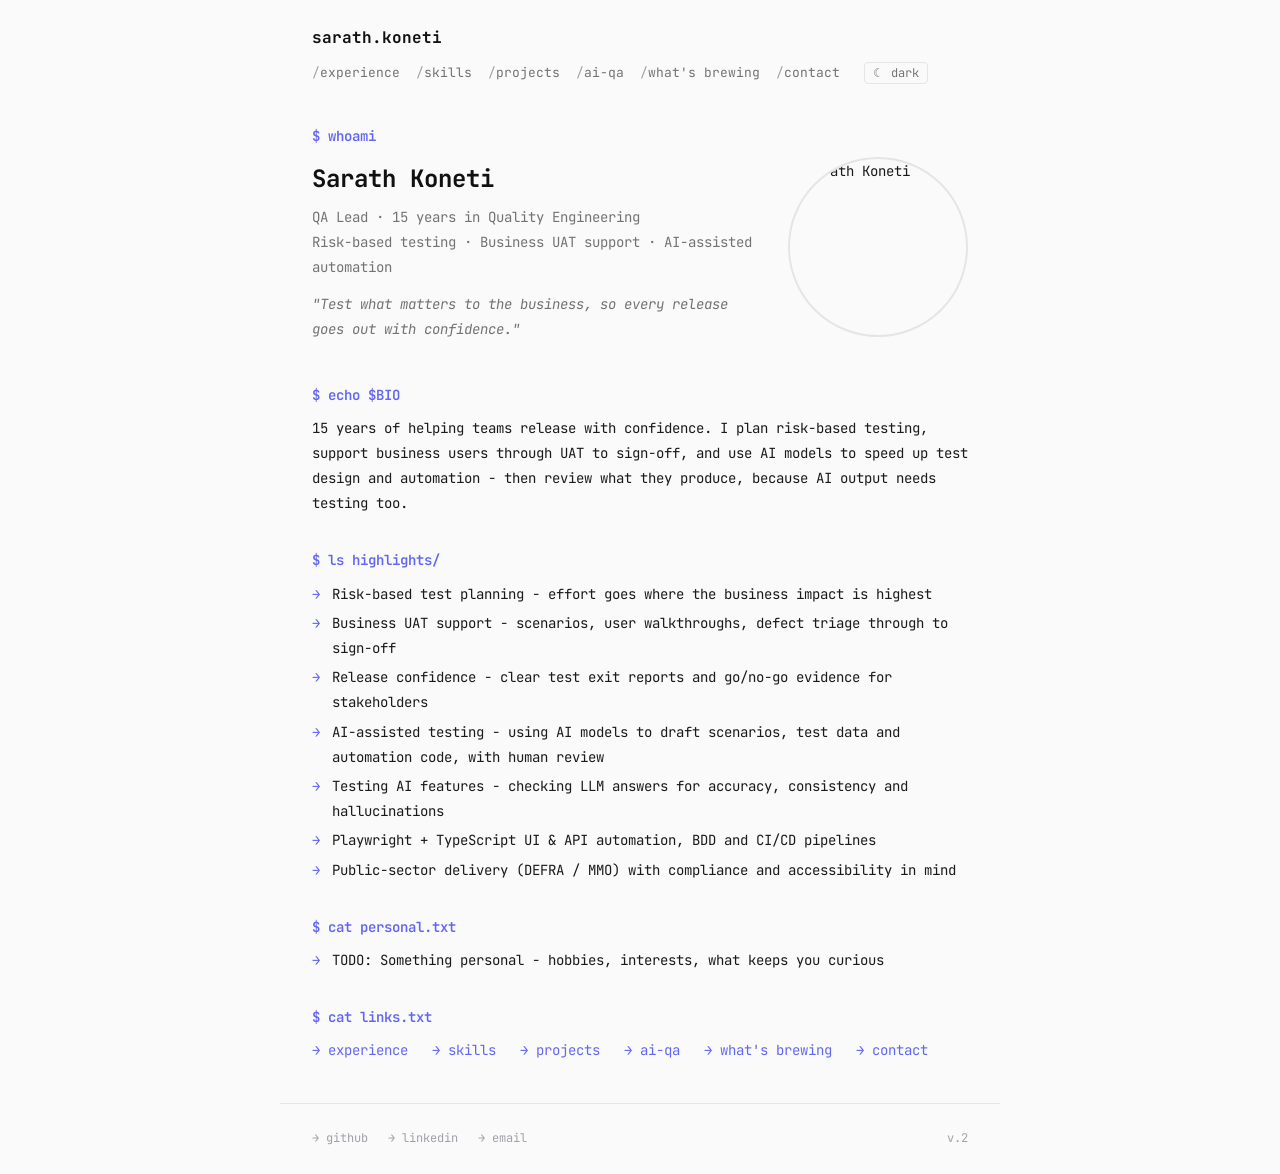
==== commit f1391e3d: "QA Lead tone across all pages" ====
--- a/index.html
+++ b/index.html
@@ -4,8 +4,8 @@
   <meta charset="UTF-8">
   <meta name="viewport" content="width=device-width, initial-scale=1.0">
   <title>Sarath Koneti | ~/</title>
-  <meta name="description" content="Sarath Koneti - QA Lead transitioning to AI Quality Engineering. Playwright, LLM testing, AI governance.">
-  <meta property="og:title" content="Sarath Koneti | QA Lead → AI Quality Engineer">
+  <meta name="description" content="Sarath Koneti - QA Lead with 15 years in Quality Engineering. Risk-based testing, business UAT support, release confidence and AI-assisted automation.">
+  <meta property="og:title" content="Sarath Koneti | QA Lead">
   <meta property="og:image" content="https://avatars.githubusercontent.com/u/121025188?v=4">
   <link rel="icon" href="https://avatars.githubusercontent.com/u/121025188?s=64&v=4">
   <link rel="alternate" type="text/plain" href="llms.txt" title="LLM-readable profile">
--- a/styles.css
+++ b/styles.css
@@ -1,98 +1,117 @@
+@charset "UTF-8";
+@import url('https://fonts.googleapis.com/css2?family=JetBrains+Mono:wght@400;600;700&display=swap');
+
 :root {
-  --font: 'JetBrains Mono', 'Fira Code', Consolas, 'Courier New', monospace;
-}
-[data-theme='dark'] {
-  --bg: #0d1117; --panel: #161b22; --border: #30363d;
-  --fg: #c9d1d9; --muted: #8b949e; --accent: #39d353; --accent2: #58a6ff; --error: #f85149;
+  --bg: #0a0a0a; --text: #d4d4d4; --heading: #ffffff; --accent: #6366f1;
+  --muted: #a1a1aa; --dim: #737373; --border: #27272a; --hover: #ffffff;
+  --font: 'JetBrains Mono', 'Fira Code', 'Courier New', monospace;
 }
 [data-theme='light'] {
-  --bg: #f6f8fa; --panel: #ffffff; --border: #d0d7de;
-  --fg: #1f2328; --muted: #57606a; --accent: #1a7f37; --accent2: #0969da; --error: #cf222e;
+  --bg: #fafafa; --text: #1a1a1a; --heading: #111111; --accent: #6366f1;
+  --muted: #737373; --dim: #a1a1aa; --border: #e5e5e5; --hover: #000000;
 }
 
-* { box-sizing: border-box; }
-html { scroll-behavior: smooth; }
+*, *::before, *::after { margin: 0; padding: 0; box-sizing: border-box; }
+html { font-size: 14px; scroll-behavior: smooth; }
 body {
-  margin: 0; background: var(--bg); color: var(--fg);
-  font-family: var(--font); font-size: 15px; line-height: 1.6;
-  transition: background .2s, color .2s;
+  font-family: var(--font); background-color: var(--bg); color: var(--text);
+  line-height: 1.8; min-height: 100vh;
 }
-a { color: var(--accent2); text-decoration: none; }
-a:hover, a:focus-visible { text-decoration: underline; }
+#app { display: flex; flex-direction: column; min-height: 100vh; }
+a { color: var(--accent); text-decoration: none; }
+a:hover { color: var(--hover); }
 
-.topbar {
-  position: sticky; top: 0; z-index: 10;
-  display: flex; align-items: center; gap: 1rem;
-  padding: .6rem 1rem; background: var(--panel); border-bottom: 1px solid var(--border);
+/* Nav */
+nav {
+  max-width: 720px; width: 100%; margin: 0 auto; padding: 24px 32px 0;
+  display: flex; flex-wrap: wrap; align-items: baseline; gap: 8px 24px;
 }
-.dots span { display: inline-block; width: 12px; height: 12px; border-radius: 50%; margin-right: 6px; }
-.dots span:nth-child(1) { background: #ff5f56; }
-.dots span:nth-child(2) { background: #ffbd2e; }
-.dots span:nth-child(3) { background: #27c93f; }
-.title { flex: 1; color: var(--muted); }
+nav .logo { font-size: 16px; font-weight: 700; color: var(--heading); margin-right: auto; }
+nav .logo:hover { color: var(--accent); }
+nav .nav-links { display: flex; flex-wrap: wrap; gap: 6px 16px; }
+nav .nav-links a { font-size: 13px; color: var(--muted); transition: color .2s; }
+nav .nav-links a::before { content: '/'; color: var(--dim); }
+nav .nav-links a:hover { color: var(--hover); }
+nav .nav-links a.active { color: var(--accent); font-weight: 600; }
+nav .nav-links a.active::before { color: var(--accent); }
+
 .theme-toggle {
-  font: inherit; color: var(--accent); background: none;
-  border: 1px solid var(--border); border-radius: 4px; padding: .2rem .6rem; cursor: pointer;
+  background: none; border: 1px solid var(--border); color: var(--muted);
+  font-family: var(--font); font-size: 12px; padding: 2px 8px;
+  cursor: pointer; border-radius: 4px; transition: color .2s, border-color .2s;
 }
+.theme-toggle:hover { color: var(--hover); border-color: var(--muted); }
 
-.nav {
-  display: flex; flex-wrap: wrap; gap: .5rem 1.25rem; justify-content: center;
-  padding: .75rem 1rem; border-bottom: 1px dashed var(--border);
+/* Main */
+main { max-width: 720px; width: 100%; margin: 0 auto; padding: 40px 32px; flex: 1; }
+.prompt { color: var(--accent); font-weight: 600; margin-top: 32px; margin-bottom: 8px; }
+main > .prompt:first-child { margin-top: 0; }
+.output { margin-bottom: 8px; }
+
+.arrow-list { list-style: none; padding: 0; }
+.arrow-list li { padding-left: 20px; position: relative; margin-bottom: 4px; }
+.arrow-list li::before { content: '\2192'; position: absolute; left: 0; color: var(--accent); }
+
+h1 { font-size: 24px; font-weight: 700; color: var(--heading); margin-bottom: 4px; }
+h3 { font-size: 15px; font-weight: 600; color: var(--heading); margin-top: 20px; margin-bottom: 4px; }
+.role { color: var(--muted); white-space: pre-line; }
+.quote { color: var(--muted); font-style: italic; margin: 12px 0 24px; }
+
+/* Home */
+.whoami-section { display: flex; align-items: flex-start; gap: 24px; }
+.whoami-content { flex: 1; }
+.whoami-section + .prompt { margin-top: 16px; }
+.profile-pic {
+  width: 180px; height: 180px; border-radius: 50%; border: 2px solid var(--border);
+  object-fit: cover; object-position: top; filter: grayscale(100%);
+  transition: filter .3s; flex-shrink: 0;
 }
+.profile-pic:hover { filter: grayscale(0%); }
 
-.nav a.active { color: var(--accent); font-weight: bold; }
+/* Experience */
+.job { margin-bottom: 32px; padding-left: 16px; border-left: 2px solid var(--border); }
+.job-header { color: var(--heading); font-weight: 600; margin-bottom: 2px; }
+.job-meta { color: var(--dim); font-size: 12px; margin-bottom: 8px; }
 
-.terminal { max-width: 960px; margin: 0 auto; padding: 1.5rem 1rem 3rem; }
-section { padding: 1.25rem 0; scroll-margin-top: 4rem; }
-.cmd { color: var(--accent); margin: 1.5rem 0 .5rem; }
-.terminal > .cmd:first-child { margin-top: 0; }
-.cmd::before { content: '$ '; color: var(--muted); }
+/* Projects / artifacts */
+.project { margin-bottom: 24px; padding-left: 16px; border-left: 2px solid var(--border); }
+.project-name { color: var(--heading); font-weight: 600; }
+.project-tag { color: var(--accent); font-size: 12px; font-weight: 600; }
+.project p { margin-top: 4px; color: var(--muted); font-size: 13px; }
+.project a { font-size: 12px; }
 
-.hero { display: flex; gap: 1.25rem; align-items: center; flex-wrap: wrap; margin-bottom: 1rem; }
-.avatar { border-radius: 8px; border: 2px solid var(--accent); }
-h1 { margin: 0; font-size: 1.8rem; }
-h1::after { content: '_'; color: var(--accent); animation: blink 1s steps(1) infinite; }
-@keyframes blink { 50% { opacity: 0; } }
+/* Skills */
+.skill-category { margin-bottom: 24px; }
+.skill-label { font-size: 12px; text-transform: uppercase; letter-spacing: 1.5px; color: var(--accent); margin-bottom: 4px; }
 
-.accent { color: var(--accent); }
-.accent2 { color: var(--accent2); }
-.muted { color: var(--muted); }
+.totals {
+  display: flex; flex-wrap: wrap; gap: 16px 32px; margin: 16px 0; padding: 12px 0;
+  border-top: 1px solid var(--border); border-bottom: 1px solid var(--border); font-size: 13px;
+}
+.totals span { color: var(--muted); }
+.totals strong { color: var(--heading); }
 
-.job { margin: 0 0 1.5rem; }
-.job p { margin: .15rem 0; }
-.stats { display: flex; flex-wrap: wrap; gap: .5rem 2rem; padding-top: 1rem; border-top: 1px dashed var(--border); }
-.pipeline { color: var(--accent2); overflow-x: auto; white-space: nowrap; }
-.error { color: var(--error); }
+.link-grid { display: flex; flex-wrap: wrap; gap: 8px 24px; }
+.pipeline { color: var(--muted); }
+.pipeline b { color: var(--accent); font-weight: 400; }
 
-.list { list-style: none; padding-left: 0; margin: 0; }
-.list li { margin: .35rem 0; }
-.list p { margin: .15rem 0 0; }
-.list.arrow li::before { content: '\2192  '; color: var(--accent); }
+/* Footer */
+footer {
+  max-width: 720px; width: 100%; margin: 0 auto; padding: 24px 32px;
+  border-top: 1px solid var(--border); display: flex; flex-wrap: wrap;
+  gap: 8px 20px; font-size: 12px; color: var(--dim);
+}
+footer a { color: var(--dim); }
+footer a:hover { color: var(--accent); }
+footer .version { margin-left: auto; color: var(--dim); }
 
-.grid { display: grid; grid-template-columns: repeat(auto-fit, minmax(200px, 1fr)); gap: 1rem; }
-.cards { display: grid; grid-template-columns: repeat(auto-fit, minmax(260px, 1fr)); gap: 1rem; }
-.card {
-  display: block; color: var(--fg); padding: .9rem 1rem;
-  background: var(--panel); border: 1px solid var(--border); border-radius: 6px;
-  transition: border-color .15s, transform .15s;
+@media (max-width: 768px) {
+  html { font-size: 13px; }
+  main { padding: 24px 16px; }
+  nav { padding: 16px 16px 0; }
+  nav .nav-links { gap: 4px 12px; }
+  footer { padding: 16px; }
+  .whoami-section { flex-direction: column-reverse; align-items: center; }
+  .profile-pic { width: 100px; height: 100px; }
+  .totals { flex-direction: column; gap: 4px; }
 }
-.card:hover, .card:focus-visible { border-color: var(--accent); transform: translateY(-2px); text-decoration: none; }
-.card p { margin: .2rem 0; }
-
-.shell { border-top: 1px dashed var(--border); margin-top: 1rem; }
-.shell pre { margin: .2rem 0; white-space: pre-wrap; font-family: inherit; }
-.prompt-line { display: flex; gap: .5rem; align-items: center; }
-.prompt { color: var(--accent); white-space: nowrap; }
-.prompt-line input {
-  flex: 1; font: inherit; color: var(--fg); background: transparent;
-  border: none; outline: none; caret-color: var(--accent);
-}
-
-.footer {
-  display: flex; justify-content: space-between; flex-wrap: wrap; gap: .5rem;
-  max-width: 960px; margin: 0 auto; padding: 1rem; border-top: 1px solid var(--border); font-size: .85rem;
-}
-
-@media (prefers-reduced-motion: reduce) {
-  * { animation: none !important; transition: none !important; scroll-behavior: auto !important; }
-}
